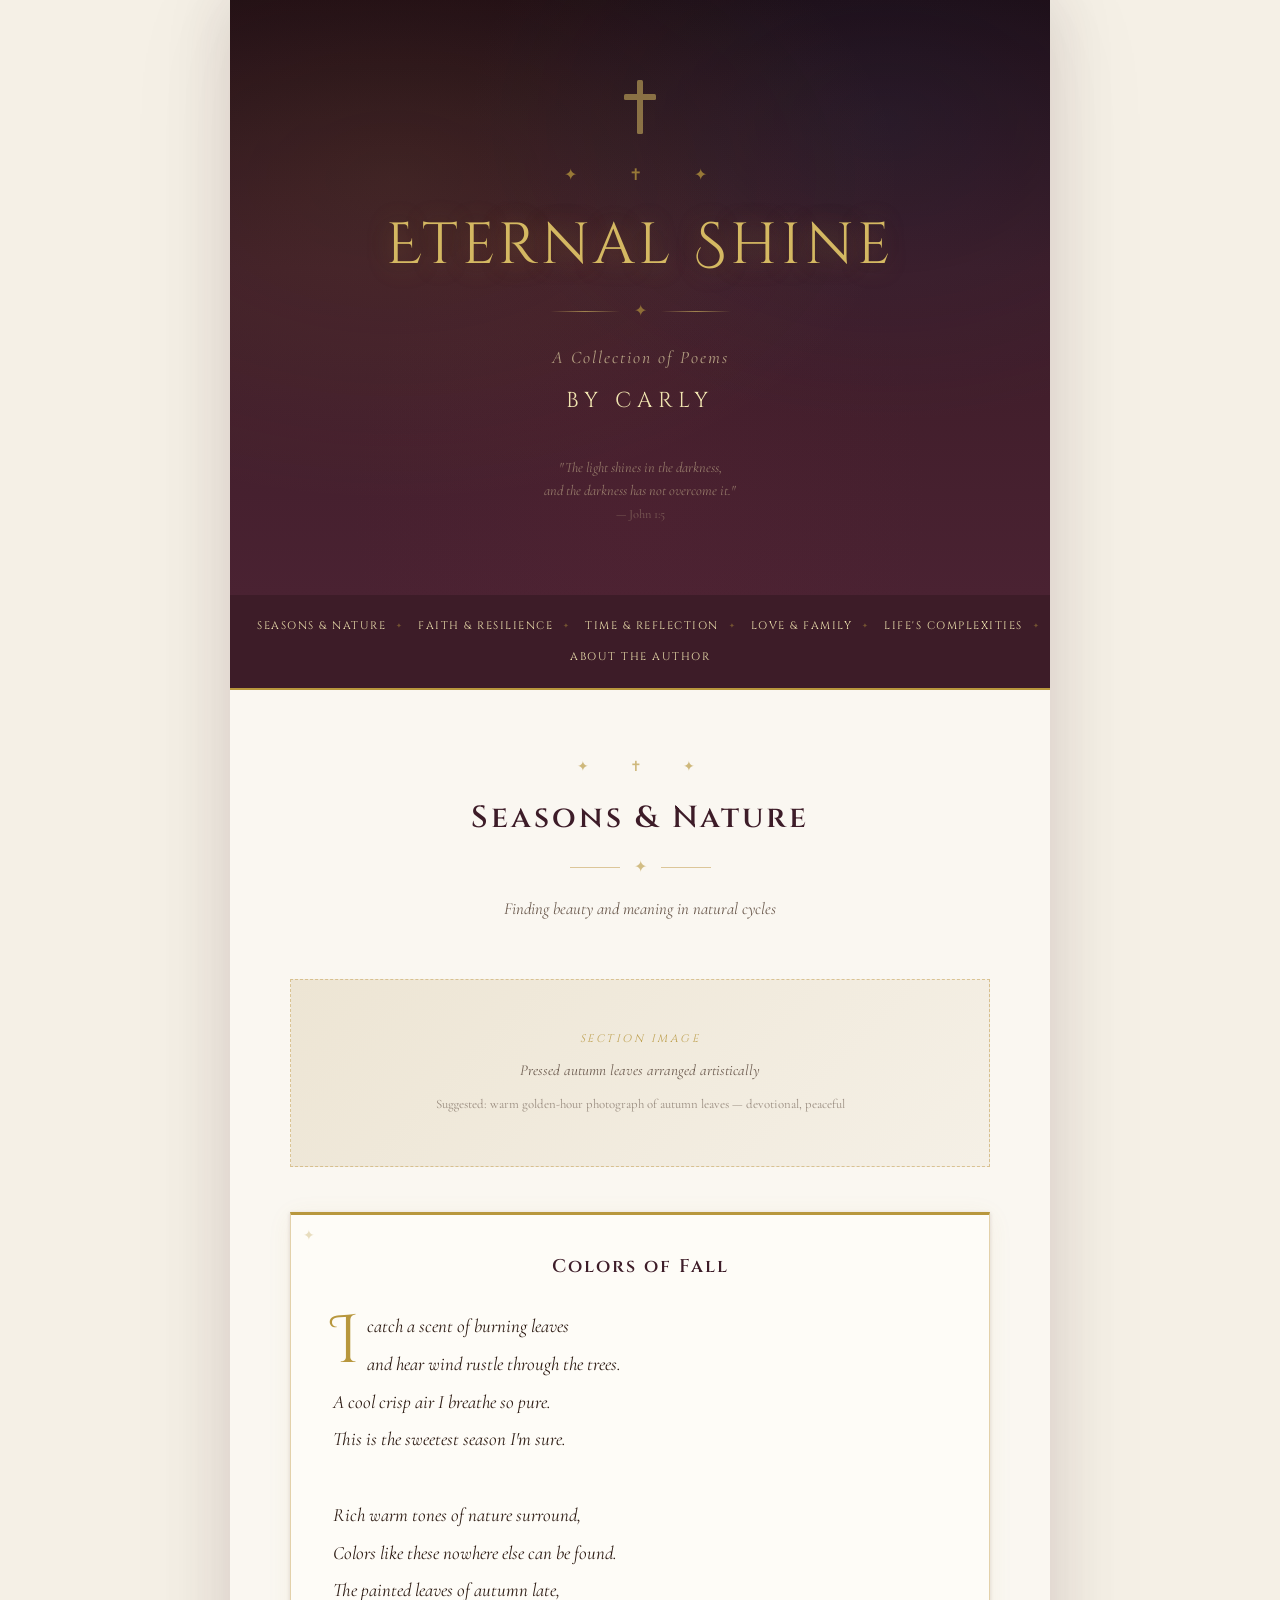
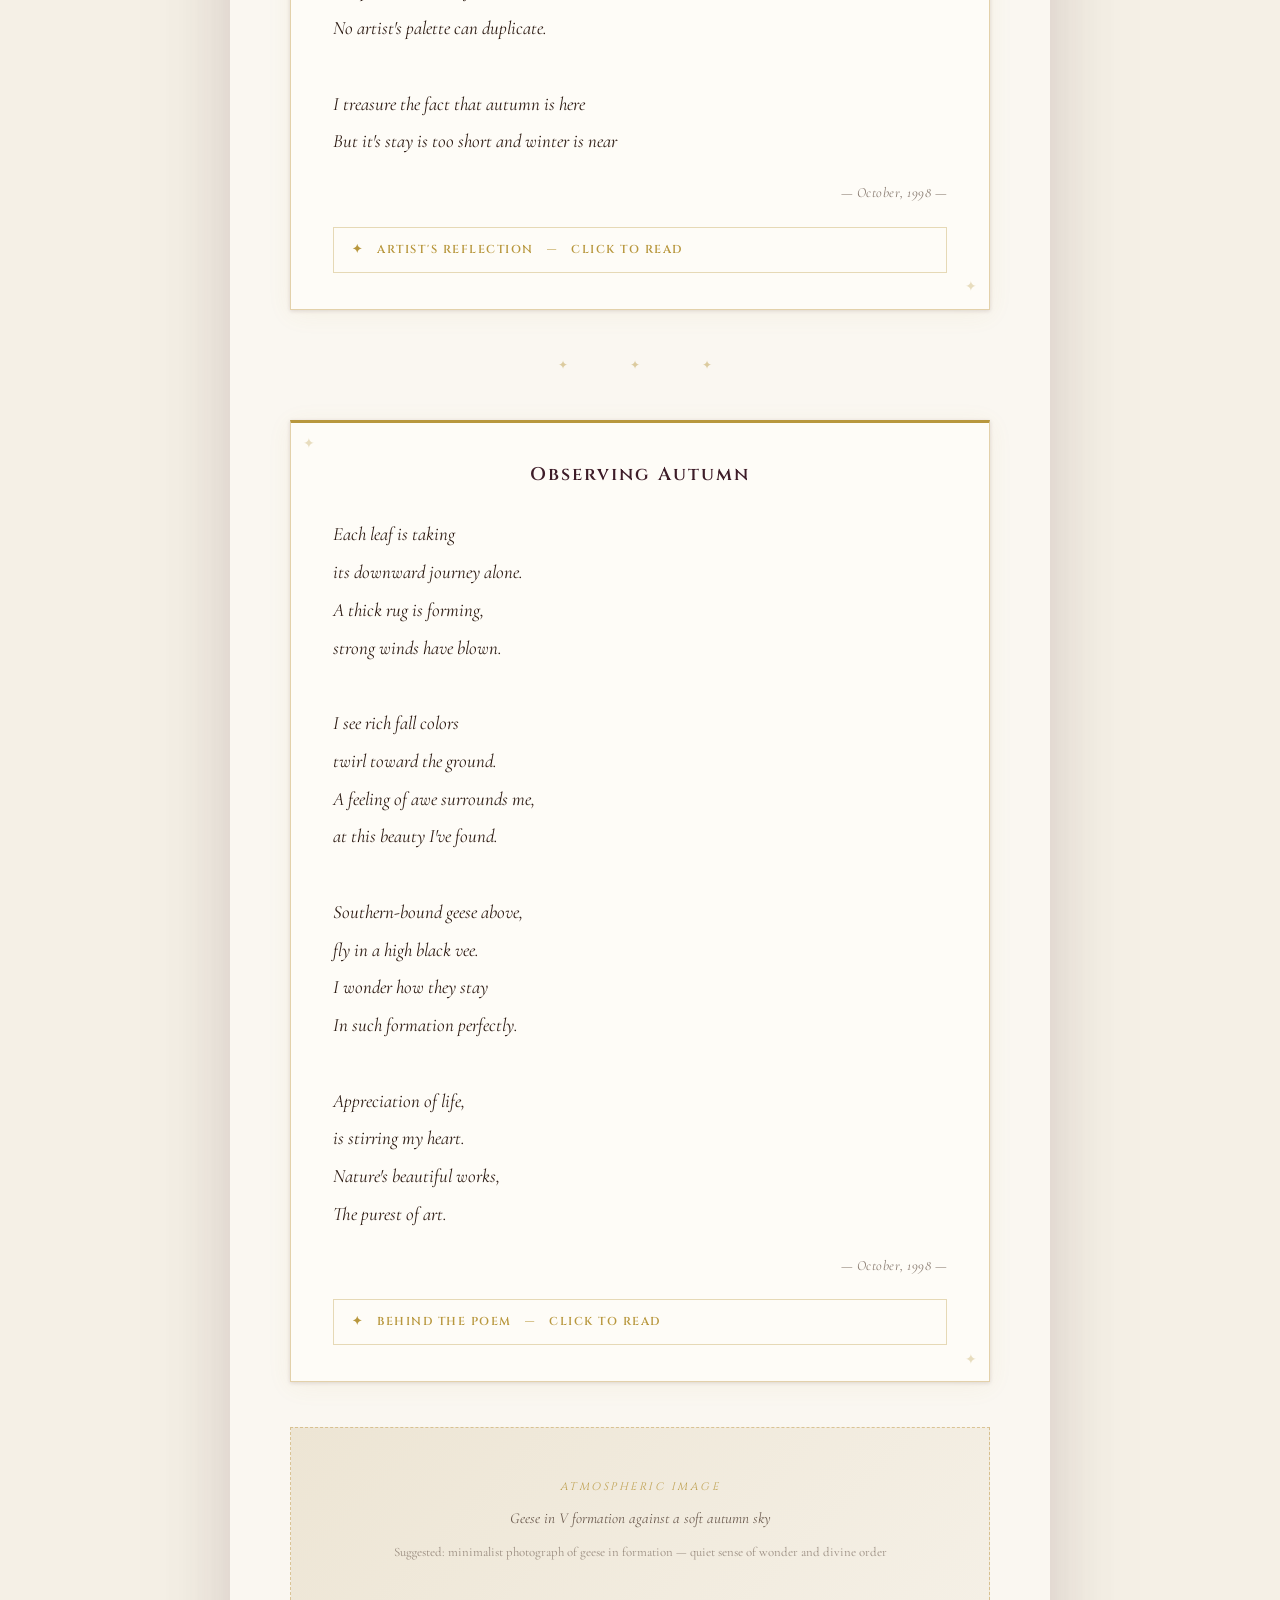
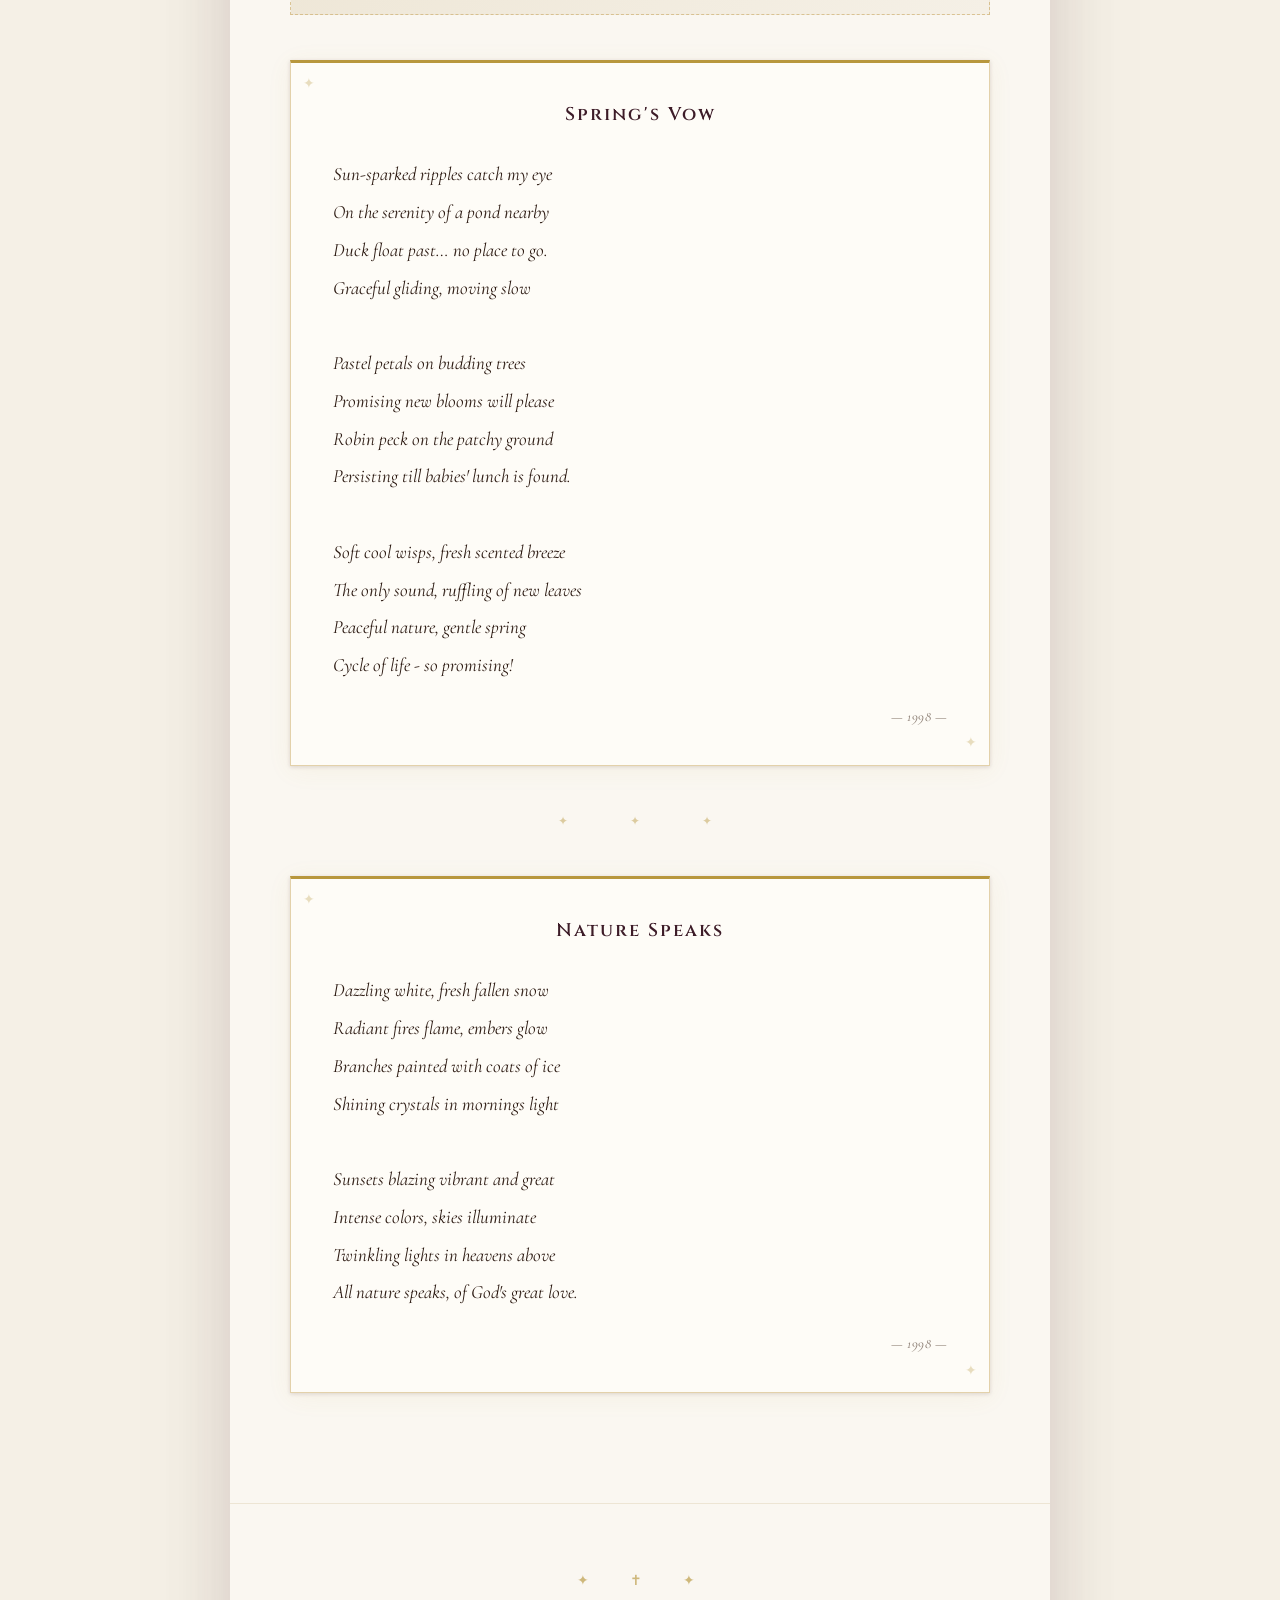
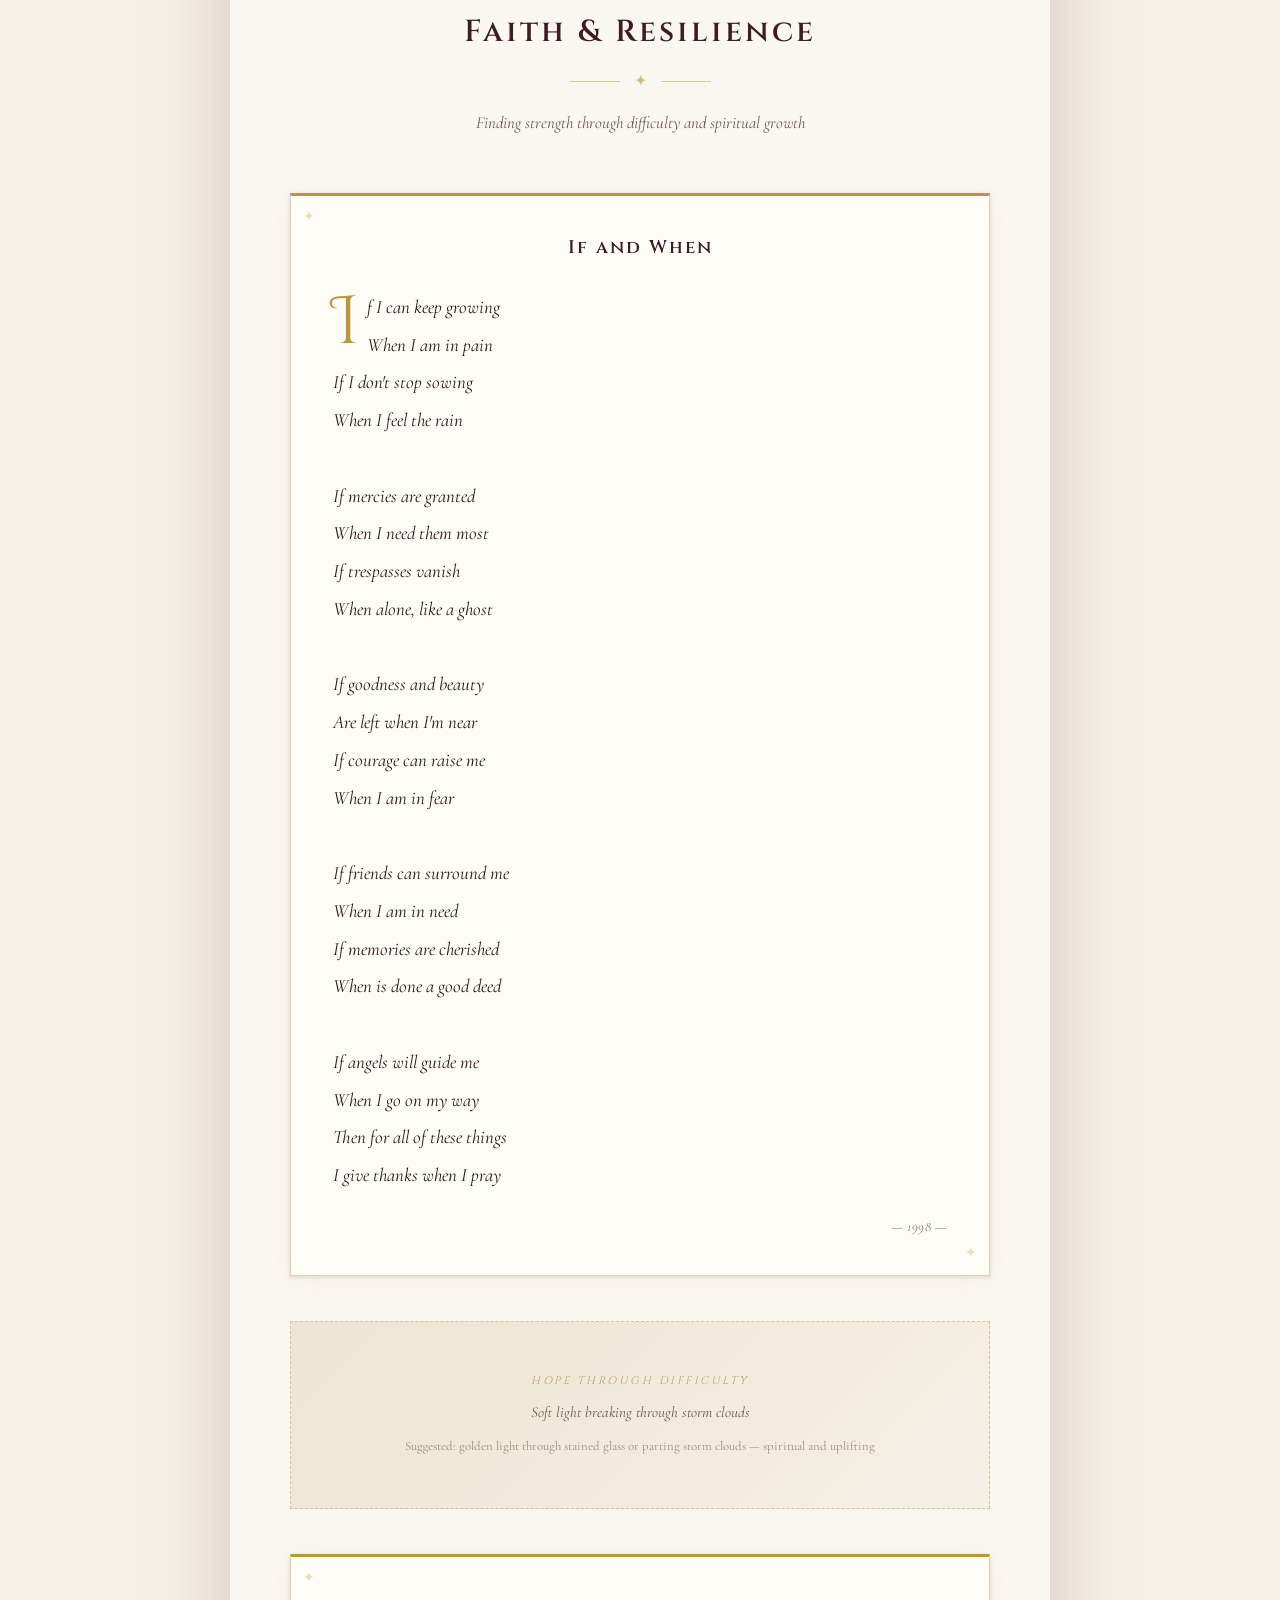
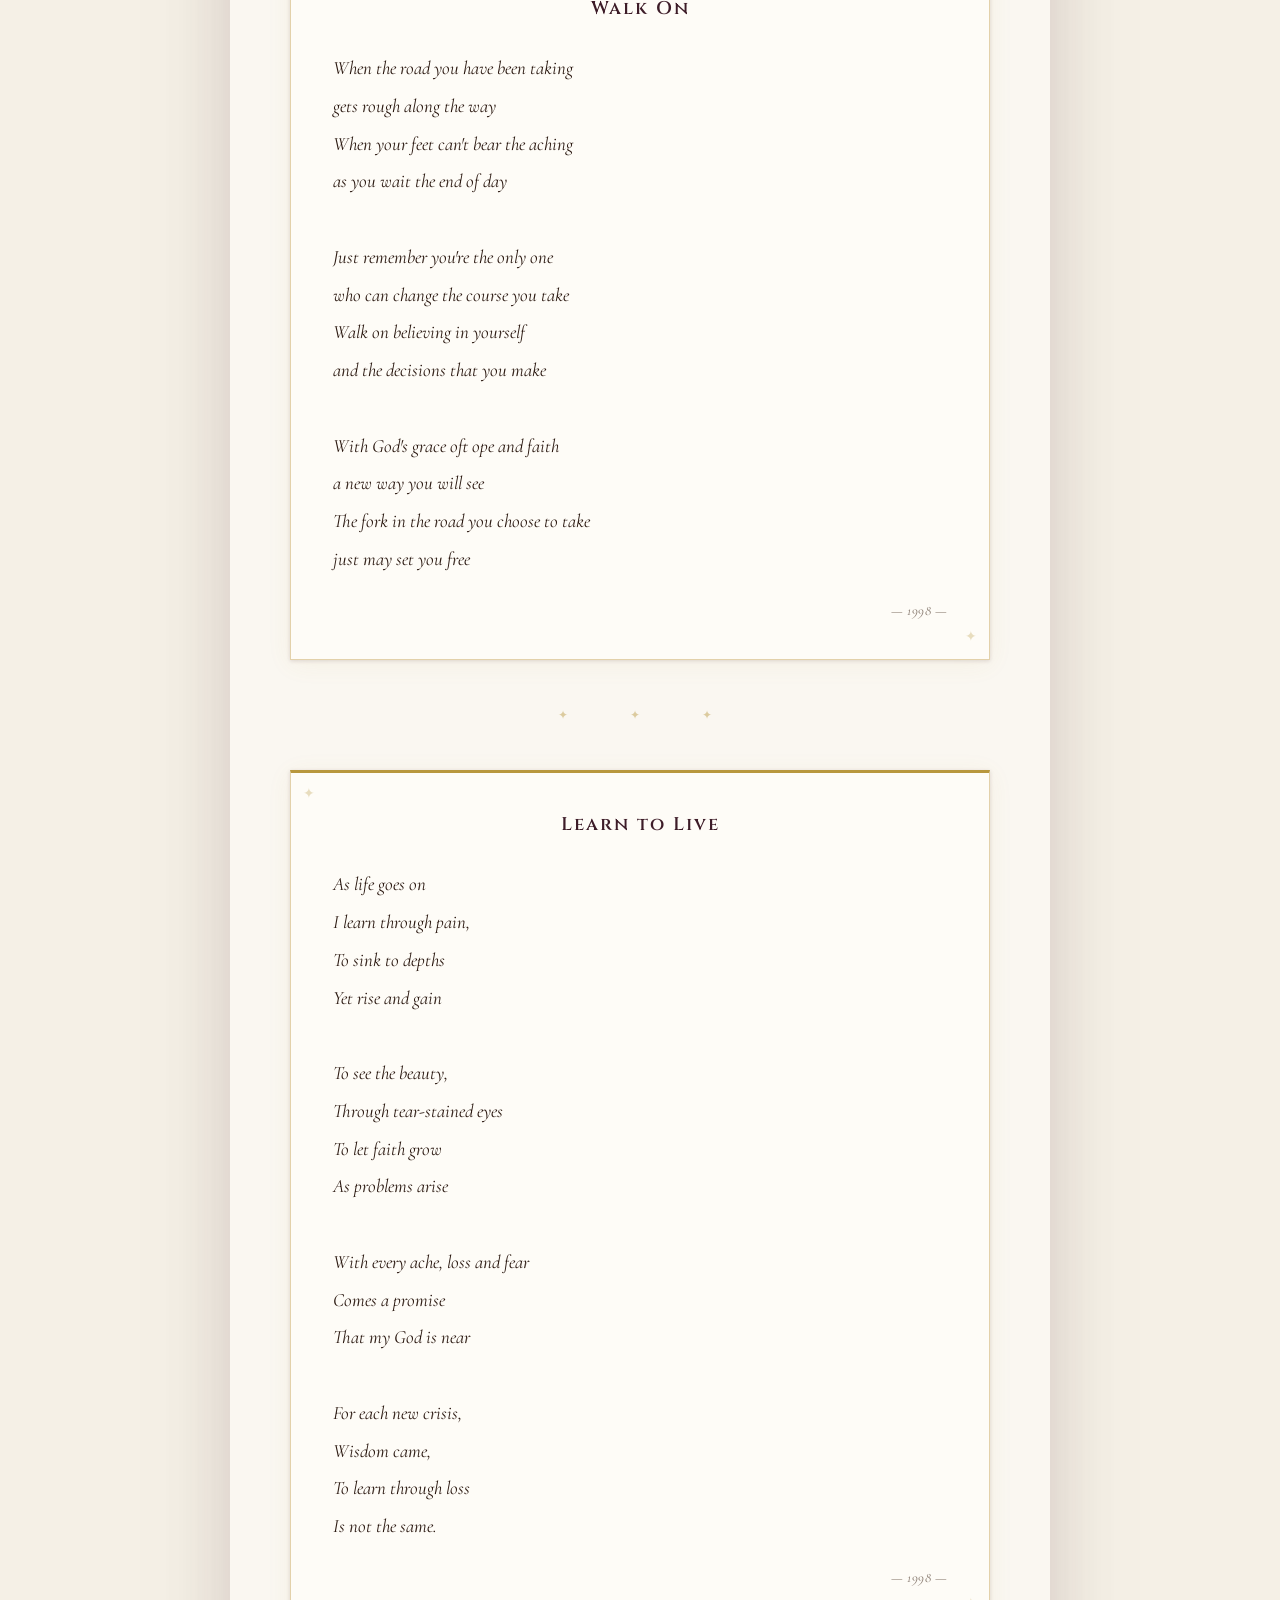
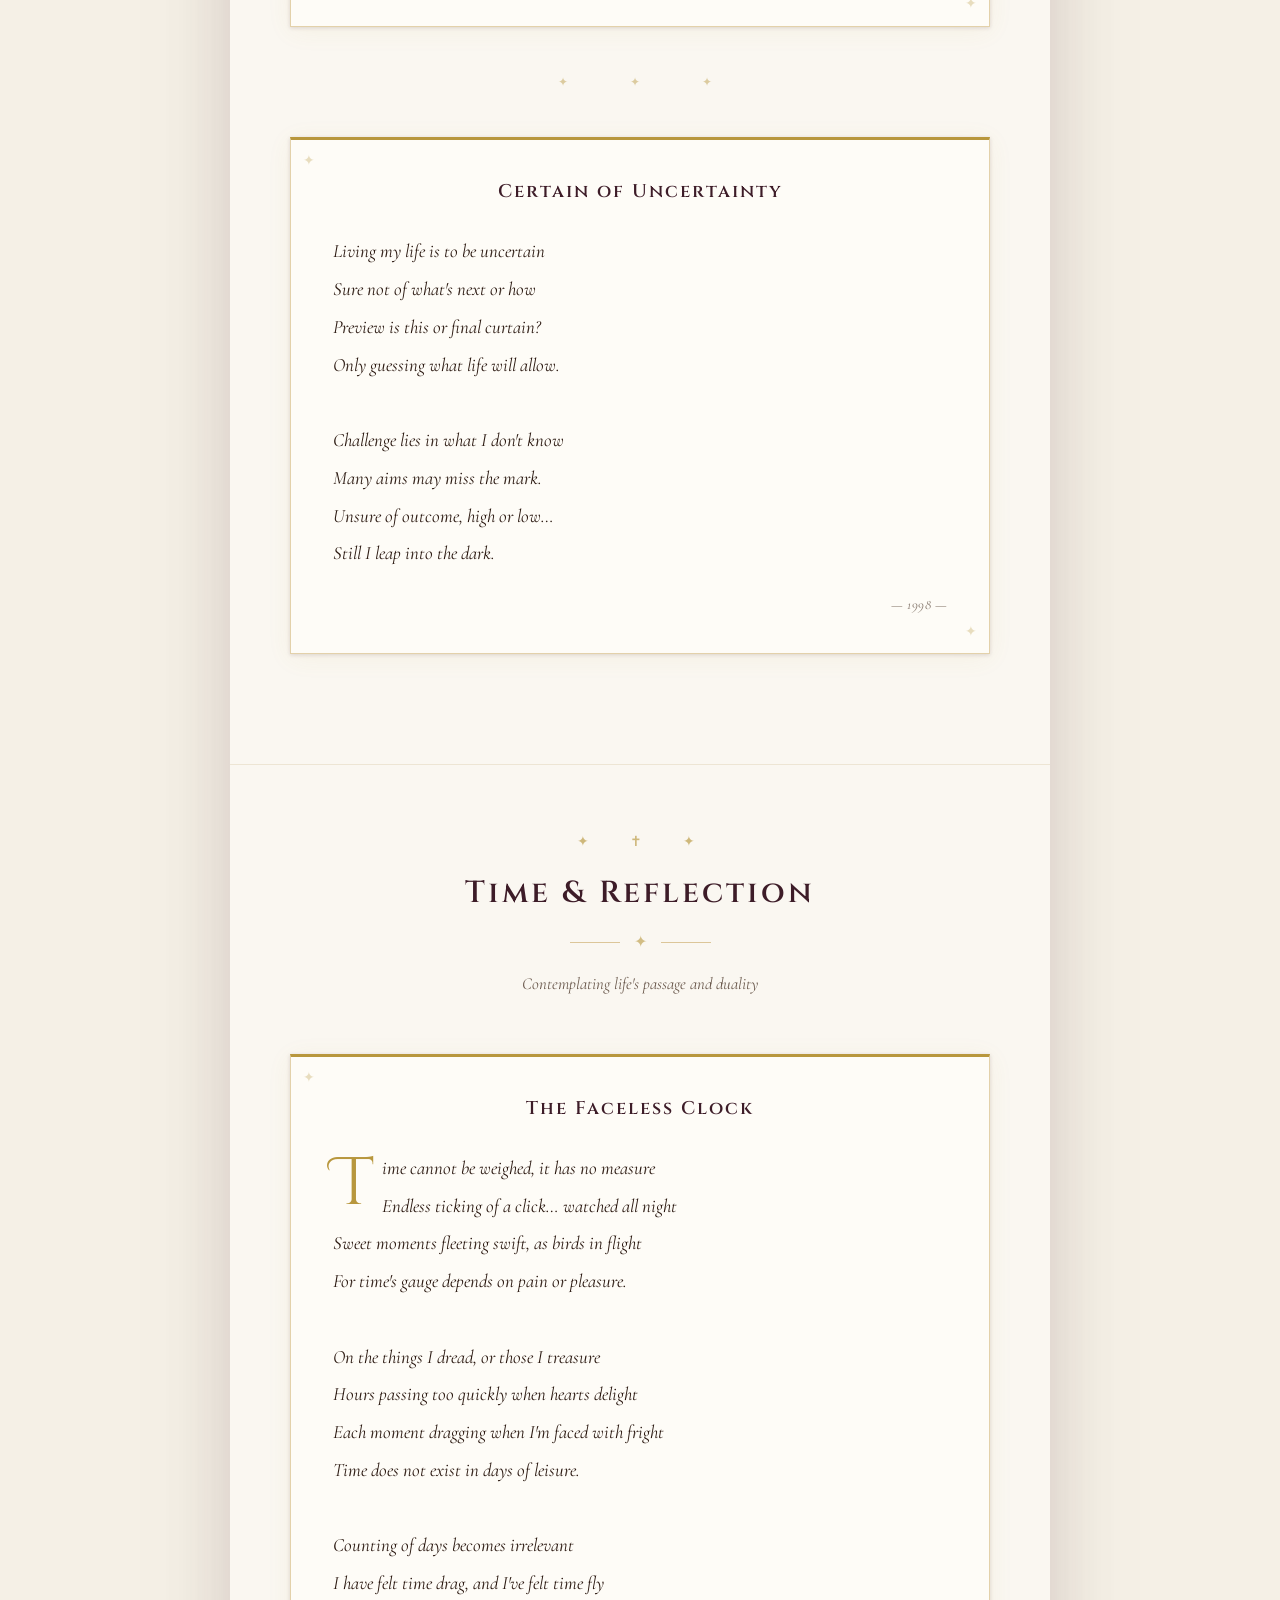
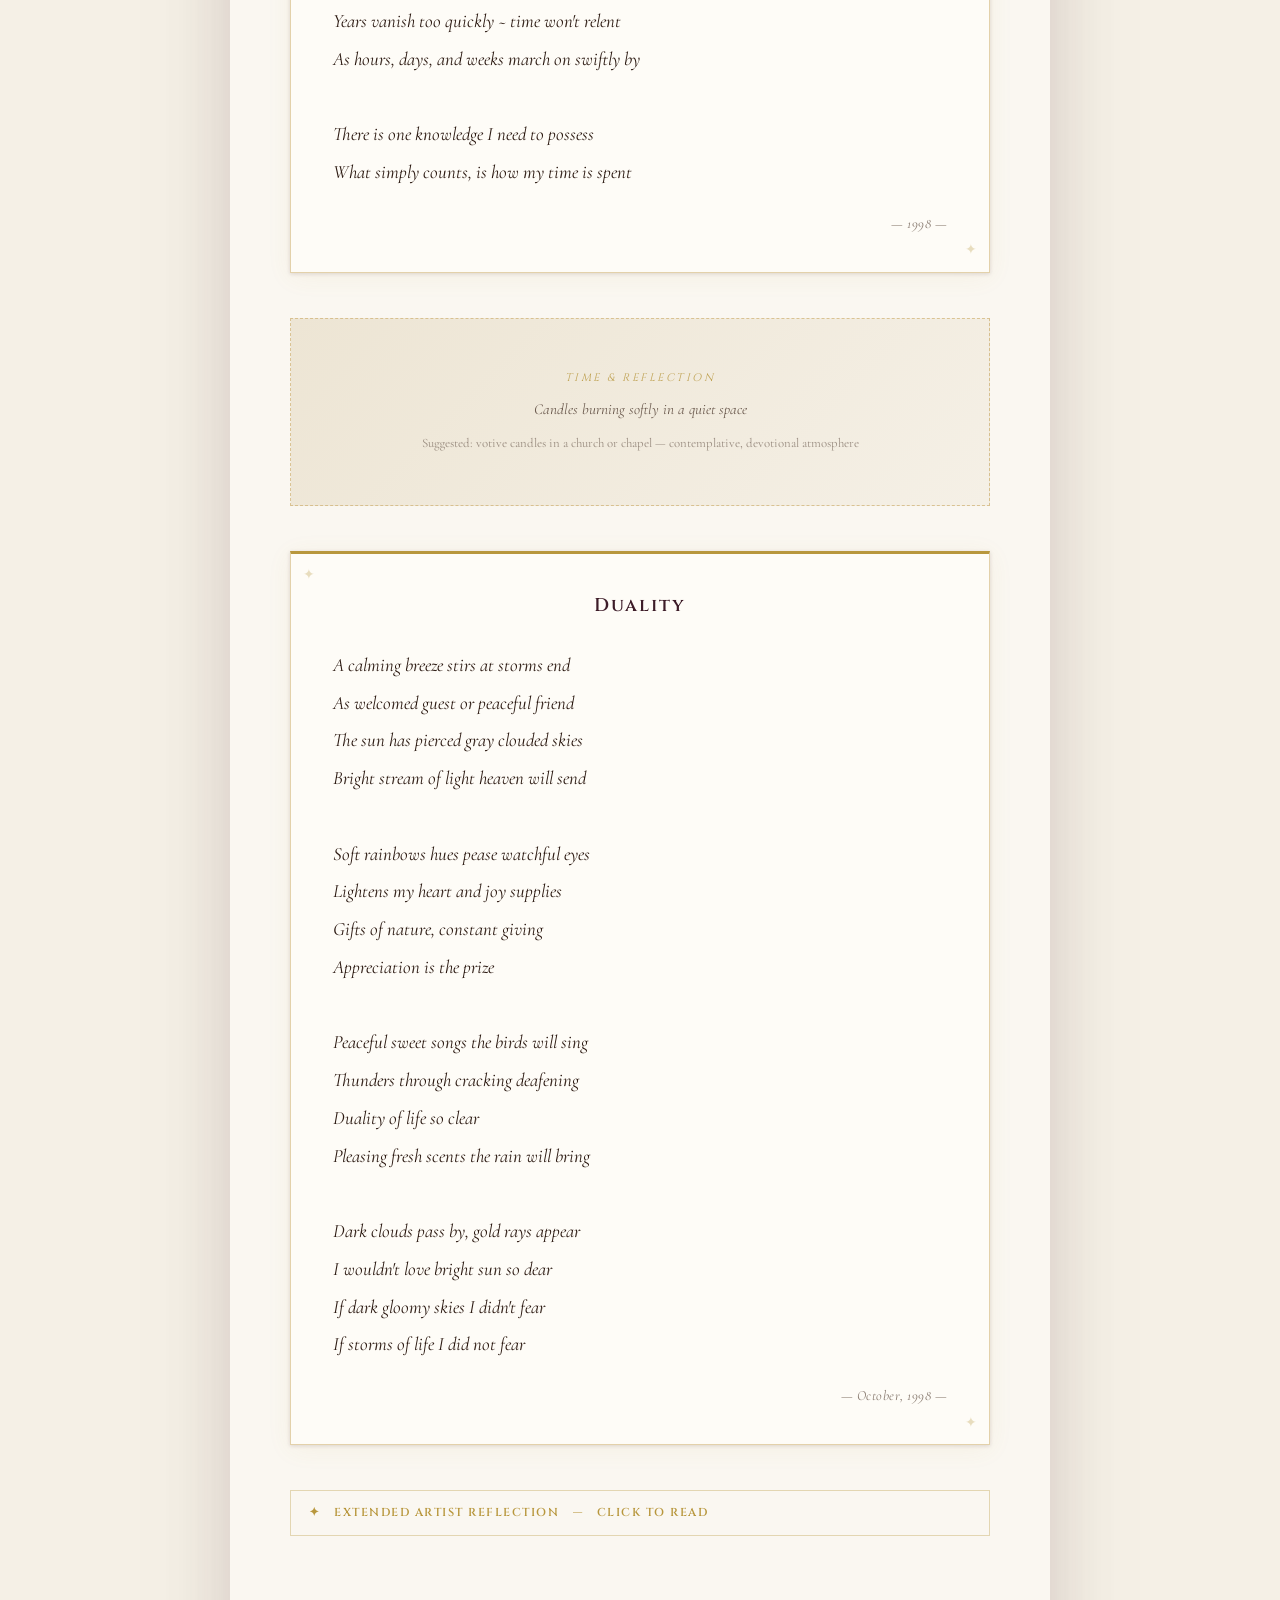
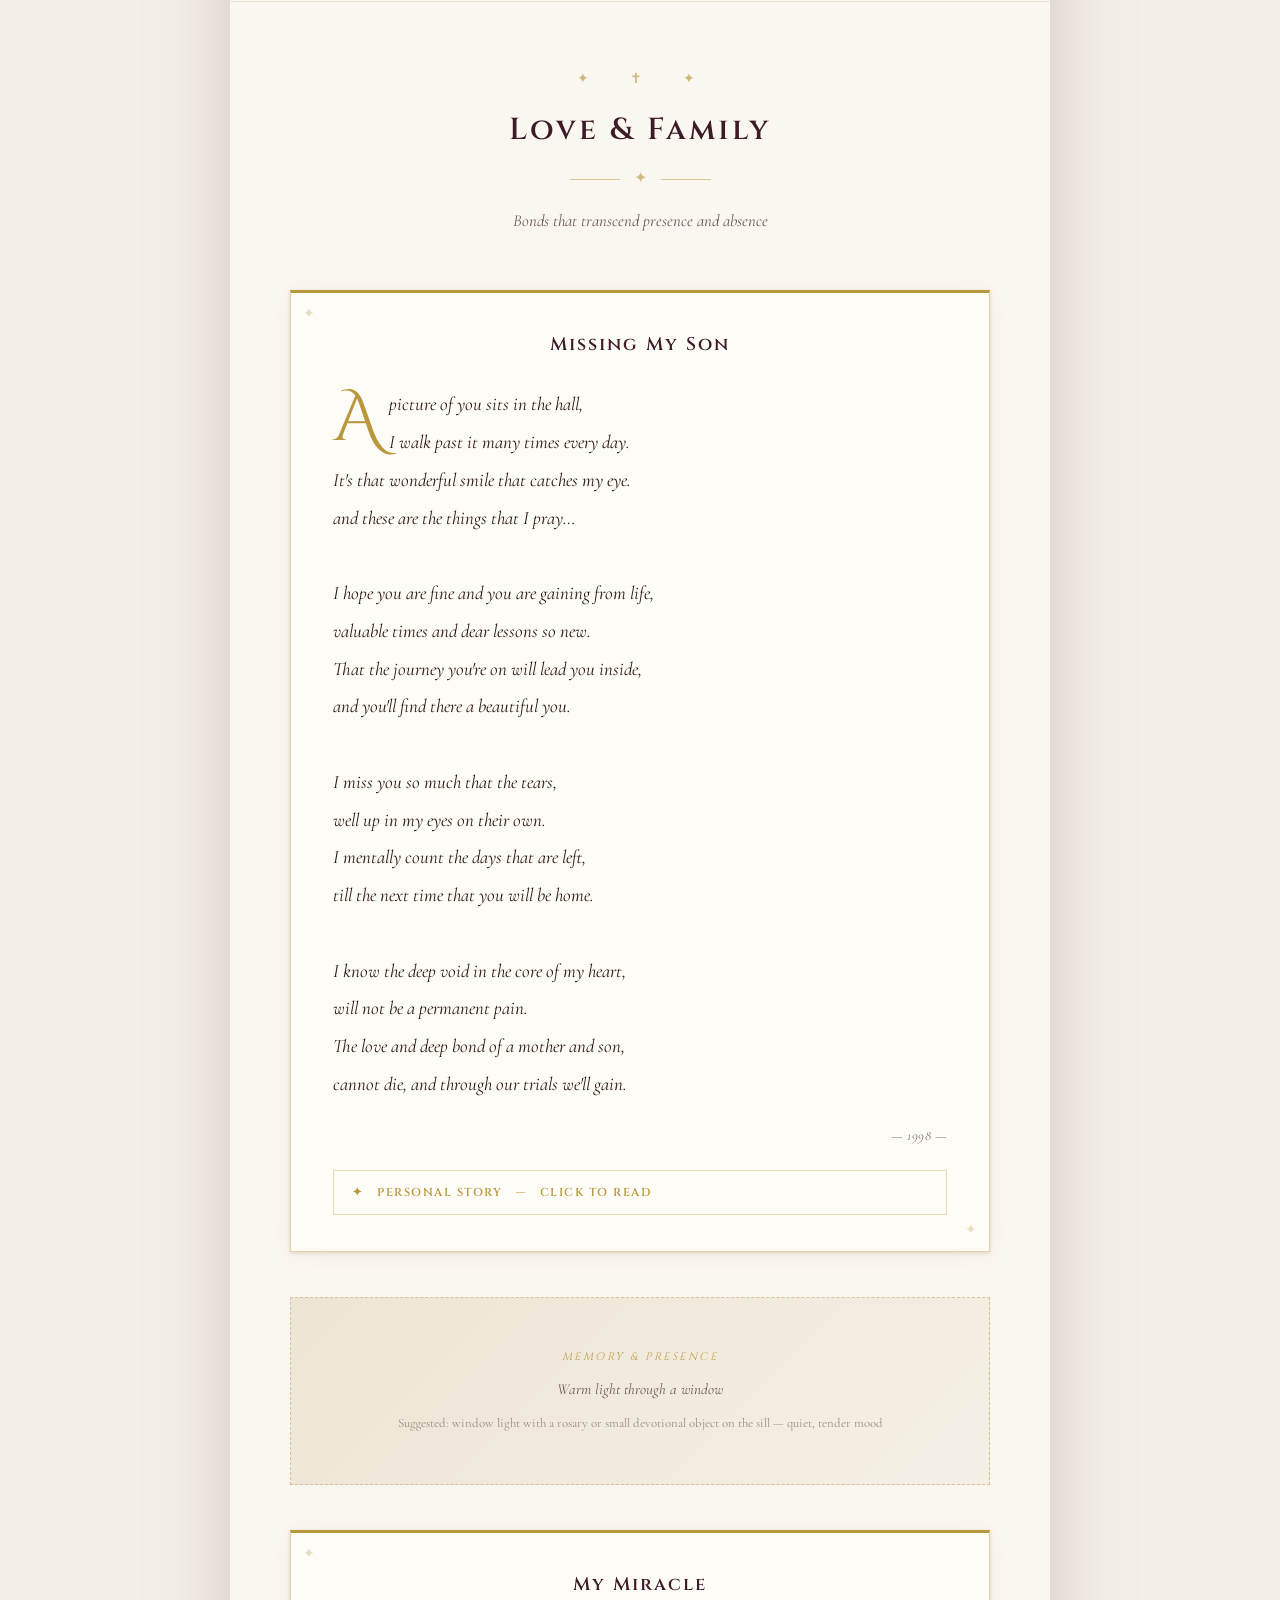
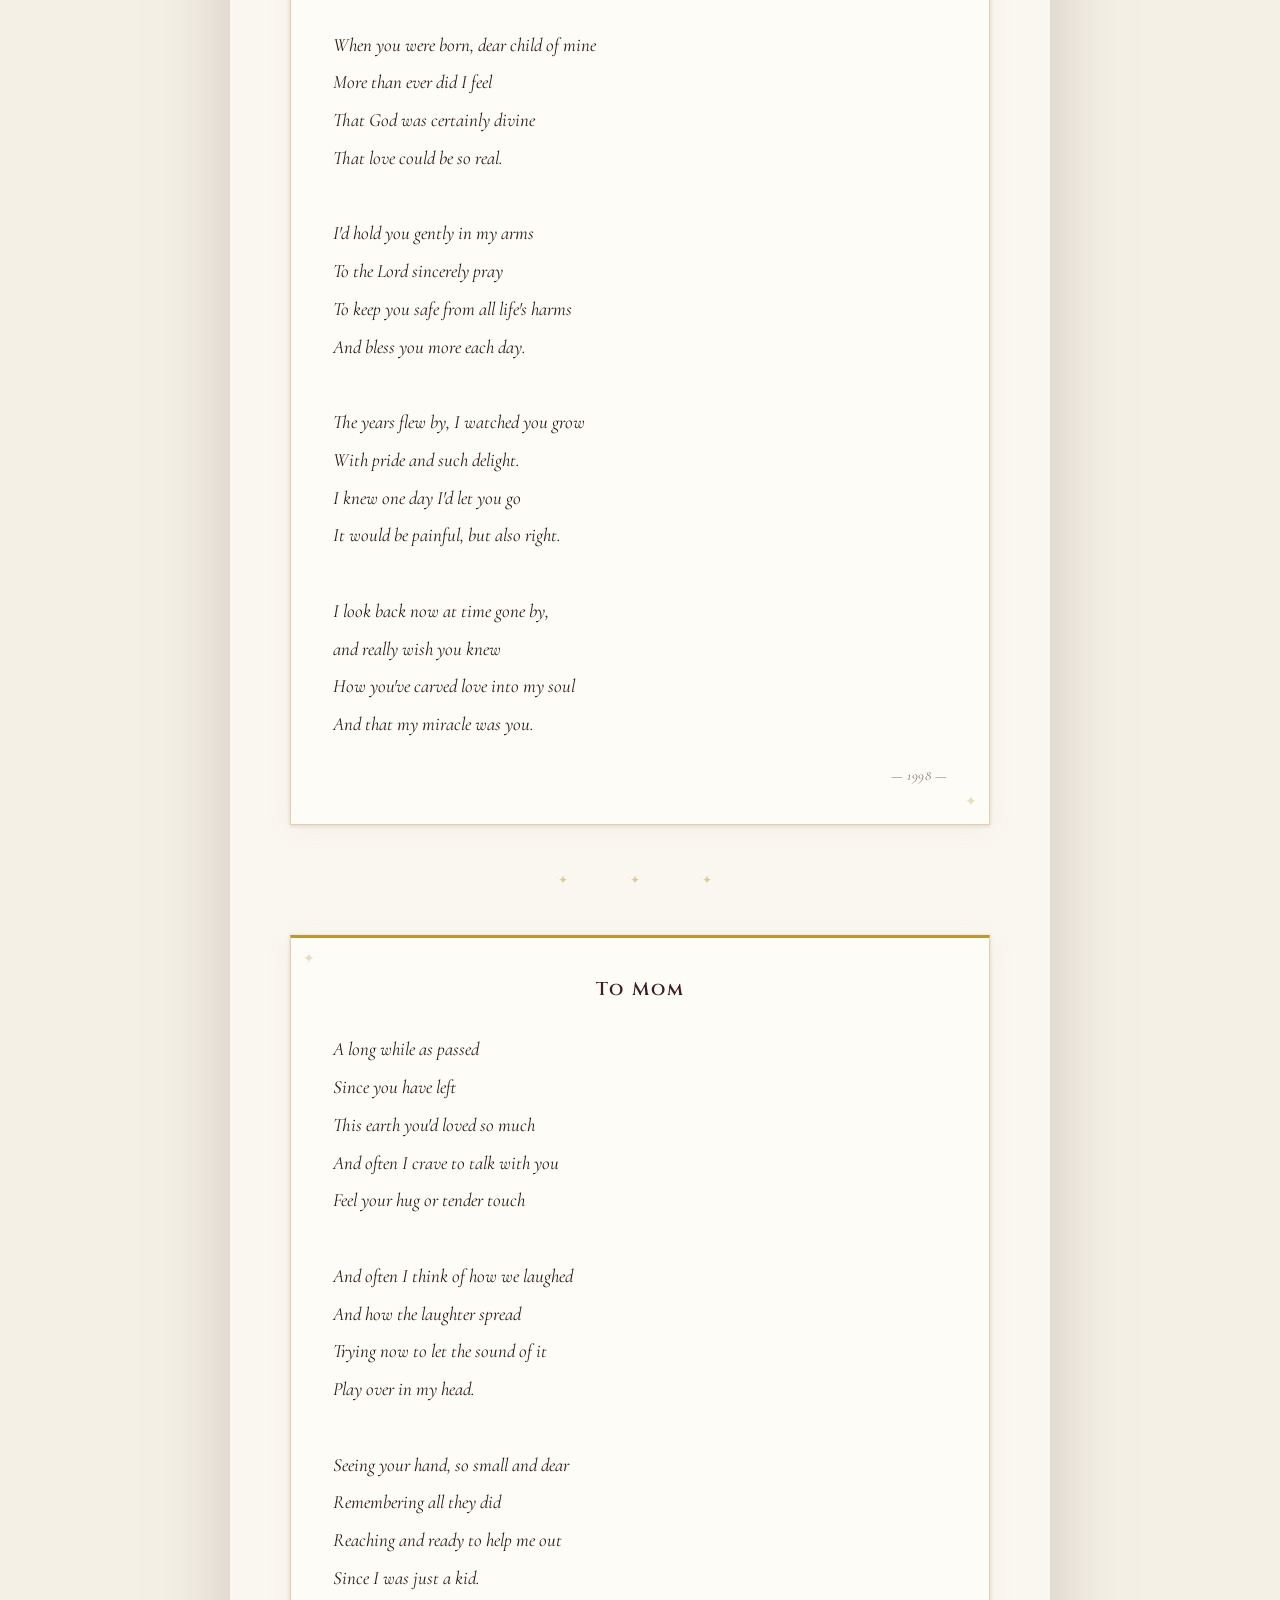
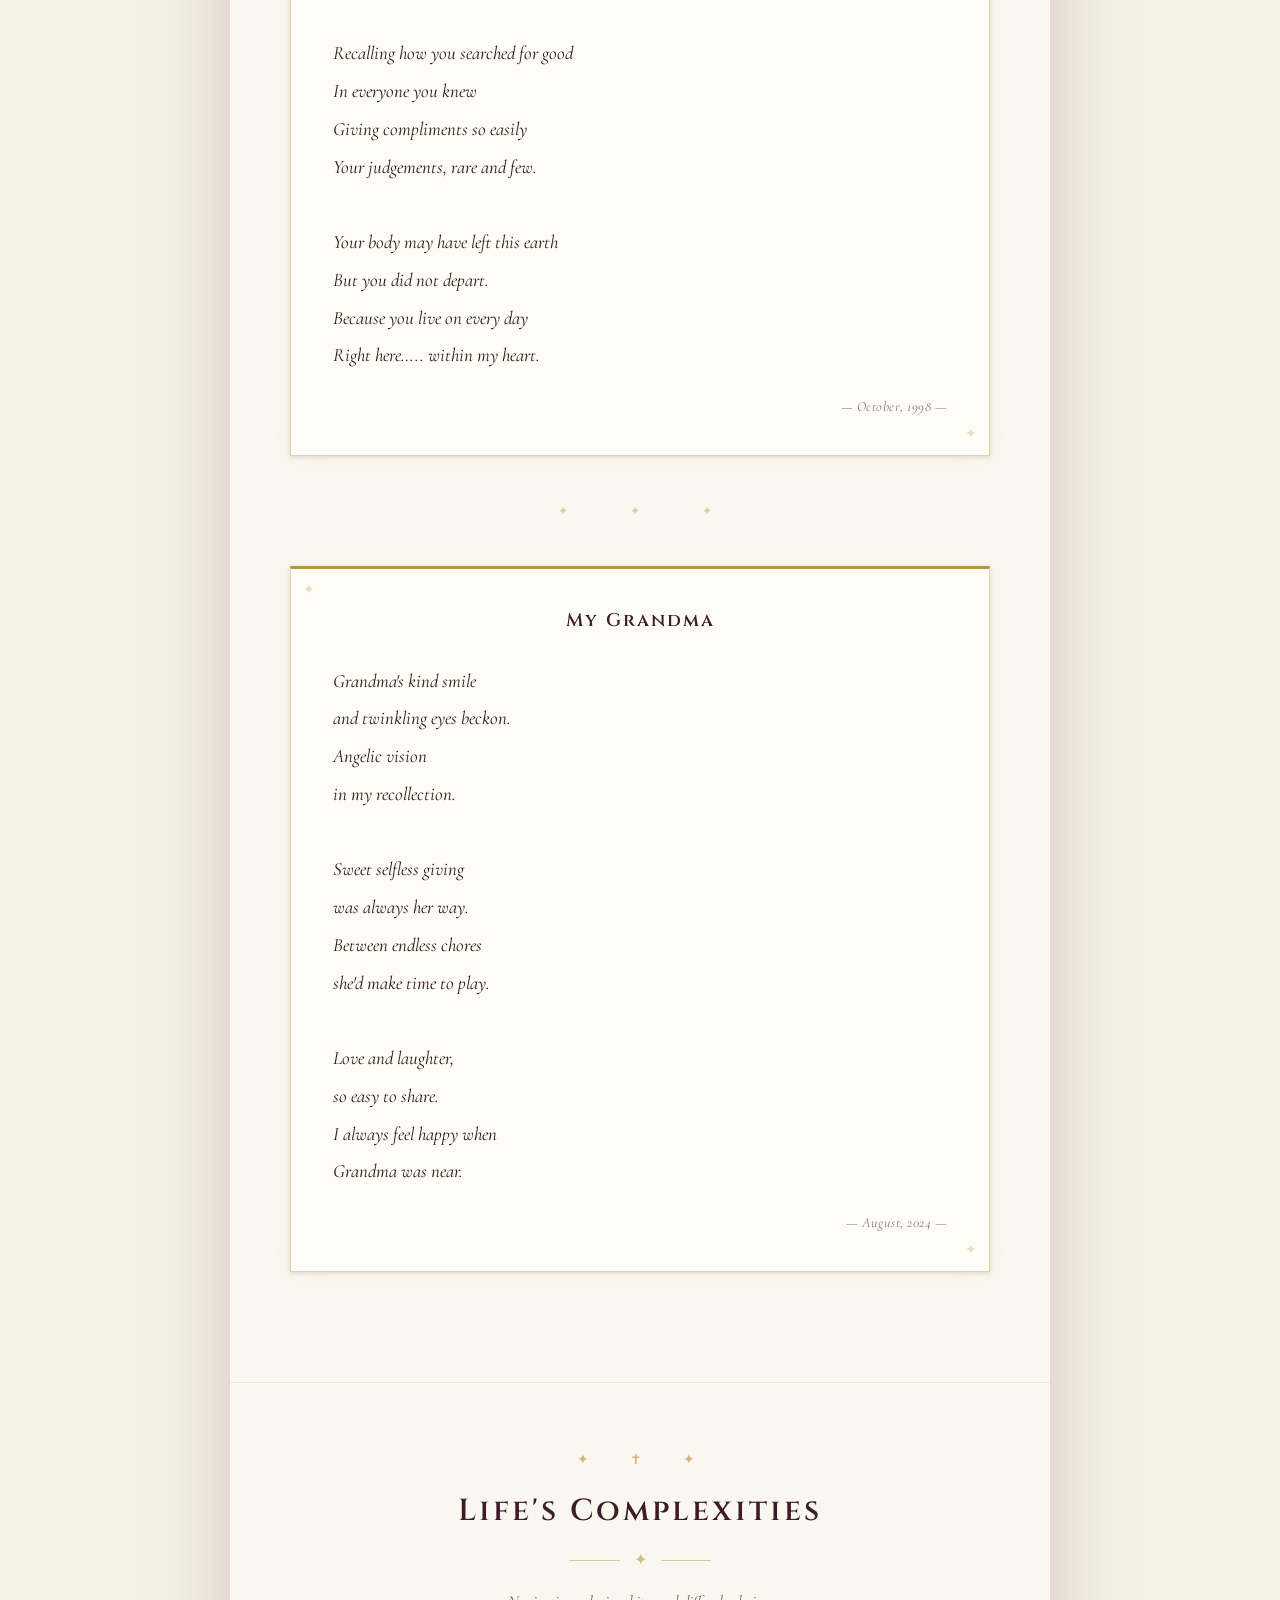
==== index.html @ fb46210b "Create index.html" ====
<!DOCTYPE html>
<html lang="en">
<head>
    <meta charset="UTF-8">
    <meta name="viewport" content="width=device-width, initial-scale=1.0">
    <title>Eternal Shine — Poems by Carly</title>
    <link rel="preconnect" href="https://fonts.googleapis.com">
    <link rel="preconnect" href="https://fonts.gstatic.com" crossorigin>
    <link href="https://fonts.googleapis.com/css2?family=Cinzel+Decorative:wght@400;700&family=Cinzel:wght@400;600&family=Cormorant+Garamond:ital,wght@0,300;0,400;0,600;1,300;1,400;1,600&display=swap" rel="stylesheet">
    <style>
        *, *::before, *::after {
            margin: 0;
            padding: 0;
            box-sizing: border-box;
        }

        :root {
            --parchment:      #f5f0e6;
            --parchment-dark: #ede5d4;
            --container-bg:   #faf7f1;
            --deep-wine:      #3d1c28;
            --burgundy:       #6b2737;
            --gold:           #b8973d;
            --gold-light:     #d4b862;
            --gold-pale:      #f0e4b0;
            --marian-blue:    #1e3a5f;
            --text-dark:      #2a1a10;
            --text-muted:     #6b5a4e;
            --border-gold:    #c9a760;
            --shadow:         rgba(61, 28, 40, 0.15);
        }

        body {
            font-family: 'Cormorant Garamond', Georgia, 'Times New Roman', serif;
            background: var(--parchment);
            color: var(--text-dark);
            line-height: 1.7;
            overflow-x: hidden;
        }

        .zine-container {
            max-width: 820px;
            margin: 0 auto;
            background: var(--container-bg);
            box-shadow: 0 0 60px var(--shadow), 0 0 120px rgba(61, 28, 40, 0.05);
            min-height: 100vh;
        }

        /* ── COVER ─────────────────────────────────────────── */
        .cover {
            background: linear-gradient(180deg, #1e0c14 0%, #3d1c28 45%, #4a2232 100%);
            padding: 80px 50px 70px;
            text-align: center;
            position: relative;
            overflow: hidden;
        }

        .cover::before {
            content: '';
            position: absolute;
            inset: 0;
            background:
                radial-gradient(ellipse at 20% 30%, rgba(184, 151, 61, 0.10) 0%, transparent 55%),
                radial-gradient(ellipse at 80% 20%, rgba(30, 58, 95, 0.18) 0%, transparent 45%),
                radial-gradient(ellipse at 50% 85%, rgba(107, 39, 55, 0.12) 0%, transparent 50%);
            pointer-events: none;
        }

        .cover > * { position: relative; }

        .cover-cross {
            display: block;
            margin: 0 auto 28px;
            opacity: 0.55;
        }

        .cover-ornament {
            color: var(--gold);
            font-size: 1rem;
            letter-spacing: 10px;
            margin-bottom: 22px;
            opacity: 0.75;
        }

        .main-title {
            font-family: 'Cinzel Decorative', Georgia, serif;
            font-size: 3.6rem;
            color: var(--gold-light);
            margin-bottom: 6px;
            font-weight: 400;
            letter-spacing: 4px;
            line-height: 1.2;
            text-shadow: 0 2px 24px rgba(184, 151, 61, 0.35), 0 0 60px rgba(184, 151, 61, 0.12);
        }

        .cover-rule {
            display: flex;
            align-items: center;
            justify-content: center;
            gap: 14px;
            margin: 18px auto;
            color: var(--gold);
            opacity: 0.65;
        }

        .cover-rule::before,
        .cover-rule::after {
            content: '';
            height: 1px;
            width: 70px;
            background: linear-gradient(90deg, transparent, var(--gold-light), transparent);
        }

        .subtitle {
            font-family: 'Cormorant Garamond', serif;
            font-size: 1.1rem;
            color: rgba(240, 228, 176, 0.65);
            font-style: italic;
            letter-spacing: 2px;
            margin-bottom: 10px;
        }

        .author-name {
            font-family: 'Cinzel', Georgia, serif;
            font-size: 1.35rem;
            color: var(--gold-pale);
            font-weight: 400;
            letter-spacing: 6px;
            text-transform: uppercase;
            margin-top: 6px;
        }

        .cover-verse {
            font-family: 'Cormorant Garamond', serif;
            font-style: italic;
            color: rgba(240, 228, 176, 0.45);
            font-size: 0.9rem;
            margin-top: 36px;
            line-height: 1.6;
        }

        /* ── NAVIGATION ─────────────────────────────────────── */
        .navigation {
            background: var(--deep-wine);
            padding: 16px 0;
            position: sticky;
            top: 0;
            z-index: 100;
            border-bottom: 2px solid var(--gold);
        }

        .nav-links {
            display: flex;
            justify-content: center;
            flex-wrap: wrap;
            gap: 0;
            list-style: none;
            padding: 0 10px;
        }

        .nav-links li {
            position: relative;
        }

        .nav-links li:not(:last-child)::after {
            content: '✦';
            color: var(--gold);
            opacity: 0.45;
            font-size: 0.45rem;
            position: absolute;
            right: 0;
            top: 50%;
            transform: translateY(-50%);
        }

        .nav-links a {
            font-family: 'Cinzel', Georgia, serif;
            color: var(--gold-pale);
            text-decoration: none;
            padding: 6px 16px;
            font-size: 0.68rem;
            letter-spacing: 1.5px;
            text-transform: uppercase;
            transition: color 0.3s ease;
            display: block;
        }

        .nav-links a:hover {
            color: var(--gold-light);
        }

        /* ── SECTIONS ───────────────────────────────────────── */
        .section {
            padding: 65px 60px;
            border-bottom: 1px solid var(--parchment-dark);
        }

        .section-header {
            text-align: center;
            margin-bottom: 55px;
        }

        .section-ornament {
            color: var(--gold);
            font-size: 0.85rem;
            letter-spacing: 8px;
            margin-bottom: 14px;
            opacity: 0.65;
        }

        .section-title {
            font-family: 'Cinzel', Georgia, serif;
            font-size: 1.9rem;
            color: var(--deep-wine);
            letter-spacing: 3px;
            font-weight: 600;
            margin-bottom: 10px;
        }

        .section-rule {
            display: flex;
            align-items: center;
            justify-content: center;
            gap: 14px;
            margin: 10px auto 14px;
            color: var(--gold);
            opacity: 0.6;
        }

        .section-rule::before,
        .section-rule::after {
            content: '';
            height: 1px;
            width: 50px;
            background: var(--border-gold);
        }

        .section-subtitle {
            font-family: 'Cormorant Garamond', serif;
            font-style: italic;
            color: var(--text-muted);
            font-size: 1.05rem;
        }

        /* ── POEM CARDS ─────────────────────────────────────── */
        .poem-container {
            margin: 45px 0;
            padding: 36px 42px;
            background: #fefcf7;
            border: 1px solid rgba(201, 167, 96, 0.5);
            border-top: 3px solid var(--gold);
            box-shadow: 0 4px 24px rgba(184, 151, 61, 0.07), 0 1px 4px var(--shadow);
            position: relative;
            opacity: 0;
            transform: translateY(18px);
            transition: opacity 0.55s ease, transform 0.55s ease;
        }

        .poem-container.visible {
            opacity: 1;
            transform: translateY(0);
        }

        .poem-container::before {
            content: '✦';
            position: absolute;
            top: 9px;
            left: 12px;
            color: var(--gold);
            opacity: 0.3;
            font-size: 0.9rem;
        }

        .poem-container::after {
            content: '✦';
            position: absolute;
            bottom: 9px;
            right: 12px;
            color: var(--gold);
            opacity: 0.3;
            font-size: 0.9rem;
        }

        .poem-title {
            font-family: 'Cinzel', Georgia, serif;
            font-size: 1.15rem;
            color: var(--deep-wine);
            margin-bottom: 26px;
            text-align: center;
            font-weight: 600;
            letter-spacing: 2px;
        }

        .poem-text {
            font-family: 'Cormorant Garamond', Georgia, serif;
            font-size: 1.18rem;
            line-height: 2;
            margin-bottom: 20px;
            white-space: pre-line;
            font-style: italic;
            color: #2c1a12;
        }

        /* Illuminated drop cap */
        .poem-text.drop-cap::first-letter {
            font-family: 'Cinzel Decorative', serif;
            font-size: 4.2rem;
            font-style: normal;
            float: left;
            line-height: 0.72;
            margin: 10px 8px -2px 0;
            color: var(--gold);
        }

        .poem-date {
            text-align: right;
            font-family: 'Cormorant Garamond', serif;
            font-style: italic;
            color: var(--text-muted);
            font-size: 0.88rem;
            margin-top: 18px;
            opacity: 0.8;
            letter-spacing: 0.5px;
        }

        /* ── COMMENTARY ─────────────────────────────────────── */
        .commentary-toggle {
            background: transparent;
            border: 1px solid rgba(184, 151, 61, 0.35);
            padding: 12px 18px;
            margin: 22px 0 0;
            cursor: pointer;
            transition: all 0.3s ease;
        }

        .commentary-toggle:hover {
            background: rgba(184, 151, 61, 0.05);
            border-color: var(--gold);
        }

        .commentary-header {
            font-family: 'Cinzel', serif;
            font-weight: 600;
            color: var(--gold);
            font-size: 0.72rem;
            letter-spacing: 1.5px;
            text-transform: uppercase;
        }

        .commentary-content {
            display: none;
            padding-top: 12px;
            font-style: italic;
            color: var(--text-muted);
            font-size: 0.97rem;
            line-height: 1.75;
        }

        .commentary-content.show {
            display: block;
            animation: fadeIn 0.3s ease-in;
        }

        @keyframes fadeIn {
            from { opacity: 0; transform: translateY(-8px); }
            to   { opacity: 1; transform: translateY(0); }
        }

        /* ── IMAGE PLACEHOLDERS ─────────────────────────────── */
        .image-placeholder {
            background: linear-gradient(135deg, var(--parchment-dark) 0%, var(--parchment) 100%);
            border: 1px dashed rgba(201, 167, 96, 0.6);
            padding: 50px 30px;
            text-align: center;
            margin: 30px 0;
            color: var(--text-muted);
            font-style: italic;
            font-size: 0.95rem;
            transition: all 0.3s ease;
        }

        .image-placeholder:hover {
            border-color: var(--gold);
            background: linear-gradient(135deg, #ede5cf 0%, #e5dbc6 100%);
        }

        .image-placeholder .img-label {
            font-family: 'Cinzel', serif;
            font-size: 0.68rem;
            letter-spacing: 2.5px;
            text-transform: uppercase;
            color: var(--gold);
            display: block;
            margin-bottom: 10px;
            opacity: 0.85;
        }

        .image-placeholder .img-suggestion {
            font-size: 0.8rem;
            color: var(--text-muted);
            opacity: 0.65;
            margin-top: 10px;
            font-style: normal;
            font-family: 'Cormorant Garamond', serif;
        }

        /* ── POEM DIVIDER ───────────────────────────────────── */
        .poem-divider {
            text-align: center;
            color: var(--gold);
            margin: 6px 0;
            font-size: 0.75rem;
            opacity: 0.45;
            letter-spacing: 10px;
        }

        /* ── ABOUT ──────────────────────────────────────────── */
        .about-section {
            background: linear-gradient(180deg, var(--parchment) 0%, var(--parchment-dark) 100%);
            padding: 65px 60px;
        }

        .author-bio {
            display: flex;
            gap: 38px;
            align-items: flex-start;
            flex-wrap: wrap;
        }

        .author-photo-placeholder {
            width: 175px;
            height: 175px;
            border: 1px solid var(--border-gold);
            display: flex;
            align-items: center;
            justify-content: center;
            color: var(--text-muted);
            font-style: italic;
            text-align: center;
            flex-shrink: 0;
            font-size: 0.82rem;
            background: var(--parchment);
            position: relative;
        }

        .author-photo-placeholder::before {
            content: '✦';
            position: absolute;
            top: 6px; left: 9px;
            color: var(--gold);
            opacity: 0.35;
            font-size: 0.75rem;
        }

        .author-photo-placeholder::after {
            content: '✦';
            position: absolute;
            bottom: 6px; right: 9px;
            color: var(--gold);
            opacity: 0.35;
            font-size: 0.75rem;
        }

        .bio-text {
            flex: 1;
            min-width: 270px;
        }

        .bio-text p {
            font-size: 1.05rem;
            margin-bottom: 16px;
            line-height: 1.85;
        }

        /* ── SCROLL INDICATOR ───────────────────────────────── */
        .scroll-indicator {
            position: fixed;
            top: 0;
            left: 0;
            height: 3px;
            background: linear-gradient(90deg, var(--gold), var(--gold-light));
            z-index: 200;
            transition: width 0.2s ease;
            box-shadow: 0 0 8px rgba(184, 151, 61, 0.5);
        }

        /* ── RESPONSIVE ─────────────────────────────────────── */
        @media (max-width: 768px) {
            .main-title        { font-size: 2.3rem; }
            .section,
            .about-section,
            .cover             { padding: 40px 22px; }
            .poem-container    { padding: 26px 22px; }
            .nav-links a       { font-size: 0.62rem; padding: 5px 9px; }
            .author-bio        { flex-direction: column; align-items: center; text-align: center; }
        }
    </style>
</head>
<body>

<div class="scroll-indicator" id="scrollIndicator"></div>

<div class="zine-container">

    <!-- ══ COVER ══════════════════════════════════════════════ -->
    <section class="cover">
        <svg class="cover-cross" width="36" height="54" viewBox="0 0 36 54" fill="none" xmlns="http://www.w3.org/2000/svg">
            <rect x="15" y="0" width="6" height="54" rx="1.5" fill="#d4b862"/>
            <rect x="2"  y="14" width="32" height="6" rx="1.5" fill="#d4b862"/>
        </svg>
        <p class="cover-ornament">✦ &nbsp; ✝ &nbsp; ✦</p>
        <h1 class="main-title">Eternal Shine</h1>
        <div class="cover-rule">✦</div>
        <p class="subtitle">A Collection of Poems</p>
        <p class="author-name">by Carly</p>
        <p class="cover-verse">
            "The light shines in the darkness,<br>and the darkness has not overcome it."
            <br><span style="font-size:0.78rem; opacity:0.65; font-style:normal;">— John 1:5</span>
        </p>
    </section>

    <!-- ══ NAVIGATION ═════════════════════════════════════════ -->
    <nav class="navigation">
        <ul class="nav-links">
            <li><a href="#seasons">Seasons &amp; Nature</a></li>
            <li><a href="#faith">Faith &amp; Resilience</a></li>
            <li><a href="#time">Time &amp; Reflection</a></li>
            <li><a href="#family">Love &amp; Family</a></li>
            <li><a href="#life">Life's Complexities</a></li>
            <li><a href="#about">About the Author</a></li>
        </ul>
    </nav>

    <!-- ══ SEASONS & NATURE ═══════════════════════════════════ -->
    <section class="section" id="seasons">
        <div class="section-header">
            <p class="section-ornament">✦ &nbsp; ✝ &nbsp; ✦</p>
            <h2 class="section-title">Seasons &amp; Nature</h2>
            <div class="section-rule">✦</div>
            <p class="section-subtitle">Finding beauty and meaning in natural cycles</p>
        </div>

        <div class="image-placeholder">
            <span class="img-label">Section Image</span>
            Pressed autumn leaves arranged artistically
            <p class="img-suggestion">Suggested: warm golden-hour photograph of autumn leaves — devotional, peaceful</p>
        </div>

        <div class="poem-container">
            <h3 class="poem-title">Colors of Fall</h3>
            <div class="poem-text drop-cap">I catch a scent of burning leaves
and hear wind rustle through the trees.
A cool crisp air I breathe so pure.
This is the sweetest season I'm sure.

Rich warm tones of nature surround,
Colors like these nowhere else can be found.
The painted leaves of autumn late,
No artist's palette can duplicate.

I treasure the fact that autumn is here
But it's stay is too short and winter is near</div>
            <div class="poem-date">— October, 1998 —</div>
            <div class="commentary-toggle" onclick="toggleCommentary(this)">
                <div class="commentary-header">✦ &nbsp; Artist's Reflection &nbsp; — &nbsp; Click to read</div>
                <div class="commentary-content">
                    [Your mom can add: What autumn memory inspired this? Was there a specific place where she noticed these "colors like these nowhere else can be found"? What made this particular fall feel so special?]
                </div>
            </div>
        </div>

        <div class="poem-divider">✦ &nbsp;&nbsp; ✦ &nbsp;&nbsp; ✦</div>

        <div class="poem-container">
            <h3 class="poem-title">Observing Autumn</h3>
            <div class="poem-text">Each leaf is taking
its downward journey alone.
A thick rug is forming,
strong winds have blown.

I see rich fall colors
twirl toward the ground.
A feeling of awe surrounds me,
at this beauty I've found.

Southern-bound geese above,
fly in a high black vee.
I wonder how they stay
In such formation perfectly.

Appreciation of life,
is stirring my heart.
Nature's beautiful works,
The purest of art.</div>
            <div class="poem-date">— October, 1998 —</div>
            <div class="commentary-toggle" onclick="toggleCommentary(this)">
                <div class="commentary-header">✦ &nbsp; Behind the Poem &nbsp; — &nbsp; Click to read</div>
                <div class="commentary-content">
                    [Space for: Was she watching from a window? Walking outside? What made her stop and really observe that moment with the geese?]
                </div>
            </div>
        </div>

        <div class="image-placeholder">
            <span class="img-label">Atmospheric Image</span>
            Geese in V formation against a soft autumn sky
            <p class="img-suggestion">Suggested: minimalist photograph of geese in formation — quiet sense of wonder and divine order</p>
        </div>

        <div class="poem-container">
            <h3 class="poem-title">Spring's Vow</h3>
            <div class="poem-text">Sun-sparked ripples catch my eye
On the serenity of a pond nearby
Duck float past… no place to go.
Graceful gliding, moving slow

Pastel petals on budding trees
Promising new blooms will please
Robin peck on the patchy ground
Persisting till babies' lunch is found.

Soft cool wisps, fresh scented breeze
The only sound, ruffling of new leaves
Peaceful nature, gentle spring
Cycle of life - so promising!</div>
            <div class="poem-date">— 1998 —</div>
        </div>

        <div class="poem-divider">✦ &nbsp;&nbsp; ✦ &nbsp;&nbsp; ✦</div>

        <div class="poem-container">
            <h3 class="poem-title">Nature Speaks</h3>
            <div class="poem-text">Dazzling white, fresh fallen snow
Radiant fires flame, embers glow
Branches painted with coats of ice
Shining crystals in mornings light

Sunsets blazing vibrant and great
Intense colors, skies illuminate
Twinkling lights in heavens above
All nature speaks, of God's great love.</div>
            <div class="poem-date">— 1998 —</div>
        </div>
    </section>

    <!-- ══ FAITH & RESILIENCE ════════════════════════════════ -->
    <section class="section" id="faith">
        <div class="section-header">
            <p class="section-ornament">✦ &nbsp; ✝ &nbsp; ✦</p>
            <h2 class="section-title">Faith &amp; Resilience</h2>
            <div class="section-rule">✦</div>
            <p class="section-subtitle">Finding strength through difficulty and spiritual growth</p>
        </div>

        <div class="poem-container">
            <h3 class="poem-title">If and When</h3>
            <div class="poem-text drop-cap">If I can keep growing
When I am in pain
If I don't stop sowing
When I feel the rain

If mercies are granted
When I need them most
If trespasses vanish
When alone, like a ghost

If goodness and beauty
Are left when I'm near
If courage can raise me
When I am in fear

If friends can surround me
When I am in need
If memories are cherished
When is done a good deed

If angels will guide me
When I go on my way
Then for all of these things
I give thanks when I pray</div>
            <div class="poem-date">— 1998 —</div>
        </div>

        <div class="image-placeholder">
            <span class="img-label">Hope Through Difficulty</span>
            Soft light breaking through storm clouds
            <p class="img-suggestion">Suggested: golden light through stained glass or parting storm clouds — spiritual and uplifting</p>
        </div>

        <div class="poem-container">
            <h3 class="poem-title">Walk On</h3>
            <div class="poem-text">When the road you have been taking
gets rough along the way
When your feet can't bear the aching
as you wait the end of day

Just remember you're the only one
who can change the course you take
Walk on believing in yourself
and the decisions that you make

With God's grace oft ope and faith
a new way you will see
The fork in the road you choose to take
just may set you free</div>
            <div class="poem-date">— 1998 —</div>
        </div>

        <div class="poem-divider">✦ &nbsp;&nbsp; ✦ &nbsp;&nbsp; ✦</div>

        <div class="poem-container">
            <h3 class="poem-title">Learn to Live</h3>
            <div class="poem-text">As life goes on
I learn through pain,
To sink to depths
Yet rise and gain

To see the beauty,
Through tear-stained eyes
To let faith grow
As problems arise

With every ache, loss and fear
Comes a promise
That my God is near

For each new crisis,
Wisdom came,
To learn through loss
Is not the same.</div>
            <div class="poem-date">— 1998 —</div>
        </div>

        <div class="poem-divider">✦ &nbsp;&nbsp; ✦ &nbsp;&nbsp; ✦</div>

        <div class="poem-container">
            <h3 class="poem-title">Certain of Uncertainty</h3>
            <div class="poem-text">Living my life is to be uncertain
Sure not of what's next or how
Preview is this or final curtain?
Only guessing what life will allow.

Challenge lies in what I don't know
Many aims may miss the mark.
Unsure of outcome, high or low…
Still I leap into the dark.</div>
            <div class="poem-date">— 1998 —</div>
        </div>
    </section>

    <!-- ══ TIME & REFLECTION ══════════════════════════════════ -->
    <section class="section" id="time">
        <div class="section-header">
            <p class="section-ornament">✦ &nbsp; ✝ &nbsp; ✦</p>
            <h2 class="section-title">Time &amp; Reflection</h2>
            <div class="section-rule">✦</div>
            <p class="section-subtitle">Contemplating life's passage and duality</p>
        </div>

        <div class="poem-container">
            <h3 class="poem-title">The Faceless Clock</h3>
            <div class="poem-text drop-cap">Time cannot be weighed, it has no measure
Endless ticking of a click… watched all night
Sweet moments fleeting swift, as birds in flight
For time's gauge depends on pain or pleasure.

On the things I dread, or those I treasure
Hours passing too quickly when hearts delight
Each moment dragging when I'm faced with fright
Time does not exist in days of leisure.

Counting of days becomes irrelevant
I have felt time drag, and I've felt time fly
Years vanish too quickly ~ time won't relent
As hours, days, and weeks march on swiftly by

There is one knowledge I need to possess
What simply counts, is how my time is spent</div>
            <div class="poem-date">— 1998 —</div>
        </div>

        <div class="image-placeholder">
            <span class="img-label">Time &amp; Reflection</span>
            Candles burning softly in a quiet space
            <p class="img-suggestion">Suggested: votive candles in a church or chapel — contemplative, devotional atmosphere</p>
        </div>

        <div class="poem-container">
            <h3 class="poem-title">Duality</h3>
            <div class="poem-text">A calming breeze stirs at storms end
As welcomed guest or peaceful friend
The sun has pierced gray clouded skies
Bright stream of light heaven will send

Soft rainbows hues pease watchful eyes
Lightens my heart and joy supplies
Gifts of nature, constant giving
Appreciation is the prize

Peaceful sweet songs the birds will sing
Thunders through cracking deafening
Duality of life so clear
Pleasing fresh scents the rain will bring

Dark clouds pass by, gold rays appear
I wouldn't love bright sun so dear
If dark gloomy skies I didn't fear
If storms of life I did not fear</div>
            <div class="poem-date">— October, 1998 —</div>
        </div>

        <div class="commentary-toggle" onclick="toggleCommentary(this)" style="margin-top: 10px;">
            <div class="commentary-header">✦ &nbsp; Extended Artist Reflection &nbsp; — &nbsp; Click to read</div>
            <div class="commentary-content">
                [Perfect space for your mom to reflect on the themes of time and change in her work. How has her perspective on time evolved? What major life events shaped these reflections? This section could be 2–3 paragraphs of deeper insight.]
            </div>
        </div>
    </section>

    <!-- ══ LOVE & FAMILY ══════════════════════════════════════ -->
    <section class="section" id="family">
        <div class="section-header">
            <p class="section-ornament">✦ &nbsp; ✝ &nbsp; ✦</p>
            <h2 class="section-title">Love &amp; Family</h2>
            <div class="section-rule">✦</div>
            <p class="section-subtitle">Bonds that transcend presence and absence</p>
        </div>

        <div class="poem-container">
            <h3 class="poem-title">Missing My Son</h3>
            <div class="poem-text drop-cap">A picture of you sits in the hall,
I walk past it many times every day.
It's that wonderful smile that catches my eye.
and these are the things that I pray…

I hope you are fine and you are gaining from life,
valuable times and dear lessons so new.
That the journey you're on will lead you inside,
and you'll find there a beautiful you.

I miss you so much that the tears,
well up in my eyes on their own.
I mentally count the days that are left,
till the next time that you will be home.

I know the deep void in the core of my heart,
will not be a permanent pain.
The love and deep bond of a mother and son,
cannot die, and through our trials we'll gain.</div>
            <div class="poem-date">— 1998 —</div>
            <div class="commentary-toggle" onclick="toggleCommentary(this)">
                <div class="commentary-header">✦ &nbsp; Personal Story &nbsp; — &nbsp; Click to read</div>
                <div class="commentary-content">
                    [Space for your mom to share the story behind this poem — what was happening in her life? Is there still a picture in the hall?]
                </div>
            </div>
        </div>

        <div class="image-placeholder">
            <span class="img-label">Memory &amp; Presence</span>
            Warm light through a window
            <p class="img-suggestion">Suggested: window light with a rosary or small devotional object on the sill — quiet, tender mood</p>
        </div>

        <div class="poem-container">
            <h3 class="poem-title">My Miracle</h3>
            <div class="poem-text">When you were born, dear child of mine
More than ever did I feel
That God was certainly divine
That love could be so real.

I'd hold you gently in my arms
To the Lord sincerely pray
To keep you safe from all life's harms
And bless you more each day.

The years flew by, I watched you grow
With pride and such delight.
I knew one day I'd let you go
It would be painful, but also right.

I look back now at time gone by,
and really wish you knew
How you've carved love into my soul
And that my miracle was you.</div>
            <div class="poem-date">— 1998 —</div>
        </div>

        <div class="poem-divider">✦ &nbsp;&nbsp; ✦ &nbsp;&nbsp; ✦</div>

        <div class="poem-container">
            <h3 class="poem-title">To Mom</h3>
            <div class="poem-text">A long while as passed
Since you have left
This earth you'd loved so much
And often I crave to talk with you
Feel your hug or tender touch

And often I think of how we laughed
And how the laughter spread
Trying now to let the sound of it
Play over in my head.

Seeing your hand, so small and dear
Remembering all they did
Reaching and ready to help me out
Since I was just a kid.

Recalling how you searched for good
In everyone you knew
Giving compliments so easily
Your judgements, rare and few.

Your body may have left this earth
But you did not depart.
Because you live on every day
Right here….. within my heart.</div>
            <div class="poem-date">— October, 1998 —</div>
        </div>

        <div class="poem-divider">✦ &nbsp;&nbsp; ✦ &nbsp;&nbsp; ✦</div>

        <div class="poem-container">
            <h3 class="poem-title">My Grandma</h3>
            <div class="poem-text">Grandma's kind smile
and twinkling eyes beckon.
Angelic vision
in my recollection.

Sweet selfless giving
was always her way.
Between endless chores
she'd make time to play.

Love and laughter,
so easy to share.
I always feel happy when
Grandma was near.</div>
            <div class="poem-date">— August, 2024 —</div>
        </div>
    </section>

    <!-- ══ LIFE'S COMPLEXITIES ════════════════════════════════ -->
    <section class="section" id="life">
        <div class="section-header">
            <p class="section-ornament">✦ &nbsp; ✝ &nbsp; ✦</p>
            <h2 class="section-title">Life's Complexities</h2>
            <div class="section-rule">✦</div>
            <p class="section-subtitle">Navigating relationships and difficult choices</p>
        </div>

        <div class="poem-container">
            <h3 class="poem-title">Ashes of the Vow</h3>
            <div class="poem-text drop-cap">Adorned in gown of long white lace
Fresh flowers and candles set in place
Brimming with joy and life-long dreams
Love and union, the sermon's holy themes.

Promise of devotion, to hold and cherish
Bound to this oath, love will not perish.
Words don't provide emotional needs
Fulfillment comes from loving deeds.

Spoken syllables of sacred vow
Proof of words, actions didn't allow
Contracts don't bind if not upheld
Spirits won't join, hearts won't meld.

Lace has yellowed, flowers decayed
Through many long years, steadfast I've prayed
Recalling the words of nows declared
But union of souls was never shared.</div>
            <div class="poem-date">— October, 1998 —</div>
        </div>

        <div class="image-placeholder">
            <span class="img-label">Faded Beauty</span>
            Dried flowers and vintage lace
            <p class="img-suggestion">Suggested: dried flowers resting on aged lace — softly melancholy, the passage of time</p>
        </div>

        <div class="poem-container">
            <h3 class="poem-title">Embryonic Appeal</h3>
            <div class="poem-text">Within you I am waiting
Growing stronger every day
Hear your strong heart beating
Feel your fright and your dismay

Sensing in my warm cocoon
Pains you're living with today
The mother-child bond's begun
In a small but powerful way

There's a loving family somewhere,
That's waiting, just like me
Letting us unite in love
Will surely set you free

I'll understand that what you gave
Was all that you could give
I'll thank and love you all my life -
Because you let me live.</div>
            <div class="poem-date">— November, 1998 —</div>
        </div>

        <div class="poem-divider">✦ &nbsp;&nbsp; ✦ &nbsp;&nbsp; ✦</div>

        <div class="poem-container">
            <h3 class="poem-title">Dividing Sheep from Goats</h3>
            <div class="poem-text">Stay far from those
Who cut you down
Bruising your soul
Treading on dreams
Finding joy in any weakness
Plotting evil little schemes.

Surround yourself instead,
With those who give
Not worldly goods
But of their hearts
Who let you know
They see your heart.

These are true friends
They stand apart.</div>
            <div class="poem-date">— November, 1998 —</div>
        </div>

        <div class="poem-divider">✦ &nbsp;&nbsp; ✦ &nbsp;&nbsp; ✦</div>

        <div class="poem-container">
            <h3 class="poem-title">Friendships Reward</h3>
            <div class="poem-text">A genuine friendship,
is a place to give.
Selfless contribution,
enhances how we live.

To give from deep within the heart
no wish to be repaid.
Is what we gain the most from
in friendships we have made.</div>
            <div class="poem-date">— October, 1998 —</div>
        </div>
    </section>

    <!-- ══ ABOUT THE AUTHOR ═══════════════════════════════════ -->
    <section class="about-section" id="about">
        <div class="section-header">
            <p class="section-ornament">✦ &nbsp; ✝ &nbsp; ✦</p>
            <h2 class="section-title">About the Author</h2>
            <div class="section-rule">✦</div>
        </div>

        <div class="author-bio">
            <div class="author-photo-placeholder">
                [Author Photo]
            </div>
            <div class="bio-text">
                <p>
                    <strong style="font-family: 'Cinzel', serif; letter-spacing: 1px;">Carla O'Sullivan</strong>
                    has been writing poetry since the late 1990s, capturing moments of beauty, challenge, and reflection in her work.
                </p>
                <p style="color: var(--text-muted); font-style: italic;">
                    [Space for your mom to write her own biography — her inspiration for writing, what poetry means to her, any life experiences that shaped these poems, or simply what she hopes readers take from her work.]
                </p>
            </div>
        </div>
    </section>

</div><!-- /.zine-container -->

<script>
    // Smooth scrolling
    document.querySelectorAll('a[href^="#"]').forEach(anchor => {
        anchor.addEventListener('click', function(e) {
            e.preventDefault();
            const target = document.querySelector(this.getAttribute('href'));
            if (target) target.scrollIntoView({ behavior: 'smooth', block: 'start' });
        });
    });

    // Commentary toggle
    function toggleCommentary(element) {
        const content = element.querySelector('.commentary-content');
        const header  = element.querySelector('.commentary-header');
        const isOpen  = content.classList.toggle('show');
        header.textContent = isOpen
            ? header.textContent.replace('Click to read', 'Click to hide')
            : header.textContent.replace('Click to hide', 'Click to read');
    }

    // Scroll-progress indicator
    window.addEventListener('scroll', () => {
        const pct = (window.scrollY / (document.documentElement.scrollHeight - window.innerHeight)) * 100;
        document.getElementById('scrollIndicator').style.width = pct + '%';
    });

    // Fade-in on scroll for poem cards
    const observer = new IntersectionObserver((entries) => {
        entries.forEach(entry => {
            if (entry.isIntersecting) {
                entry.target.classList.add('visible');
                observer.unobserve(entry.target);
            }
        });
    }, { threshold: 0.08, rootMargin: '0px 0px -40px 0px' });

    document.querySelectorAll('.poem-container').forEach(el => observer.observe(el));
</script>
</body>
</html>
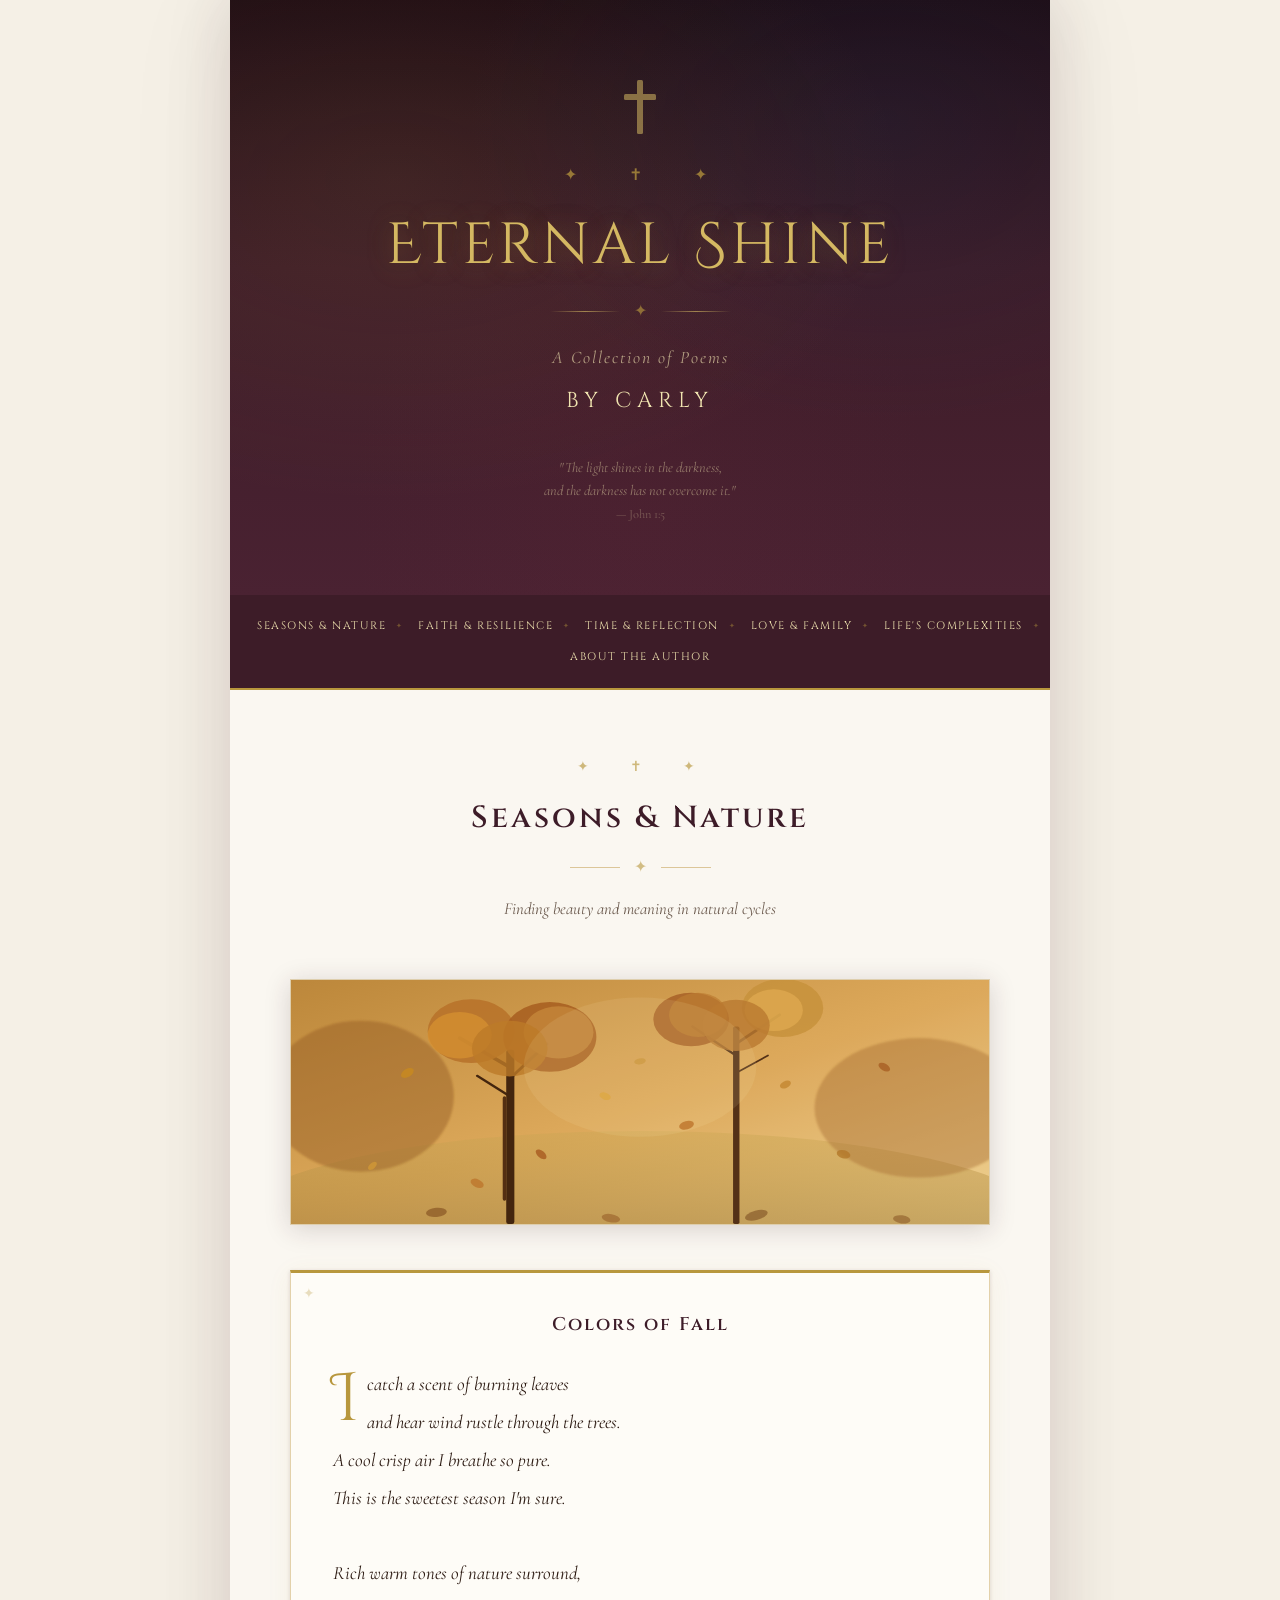
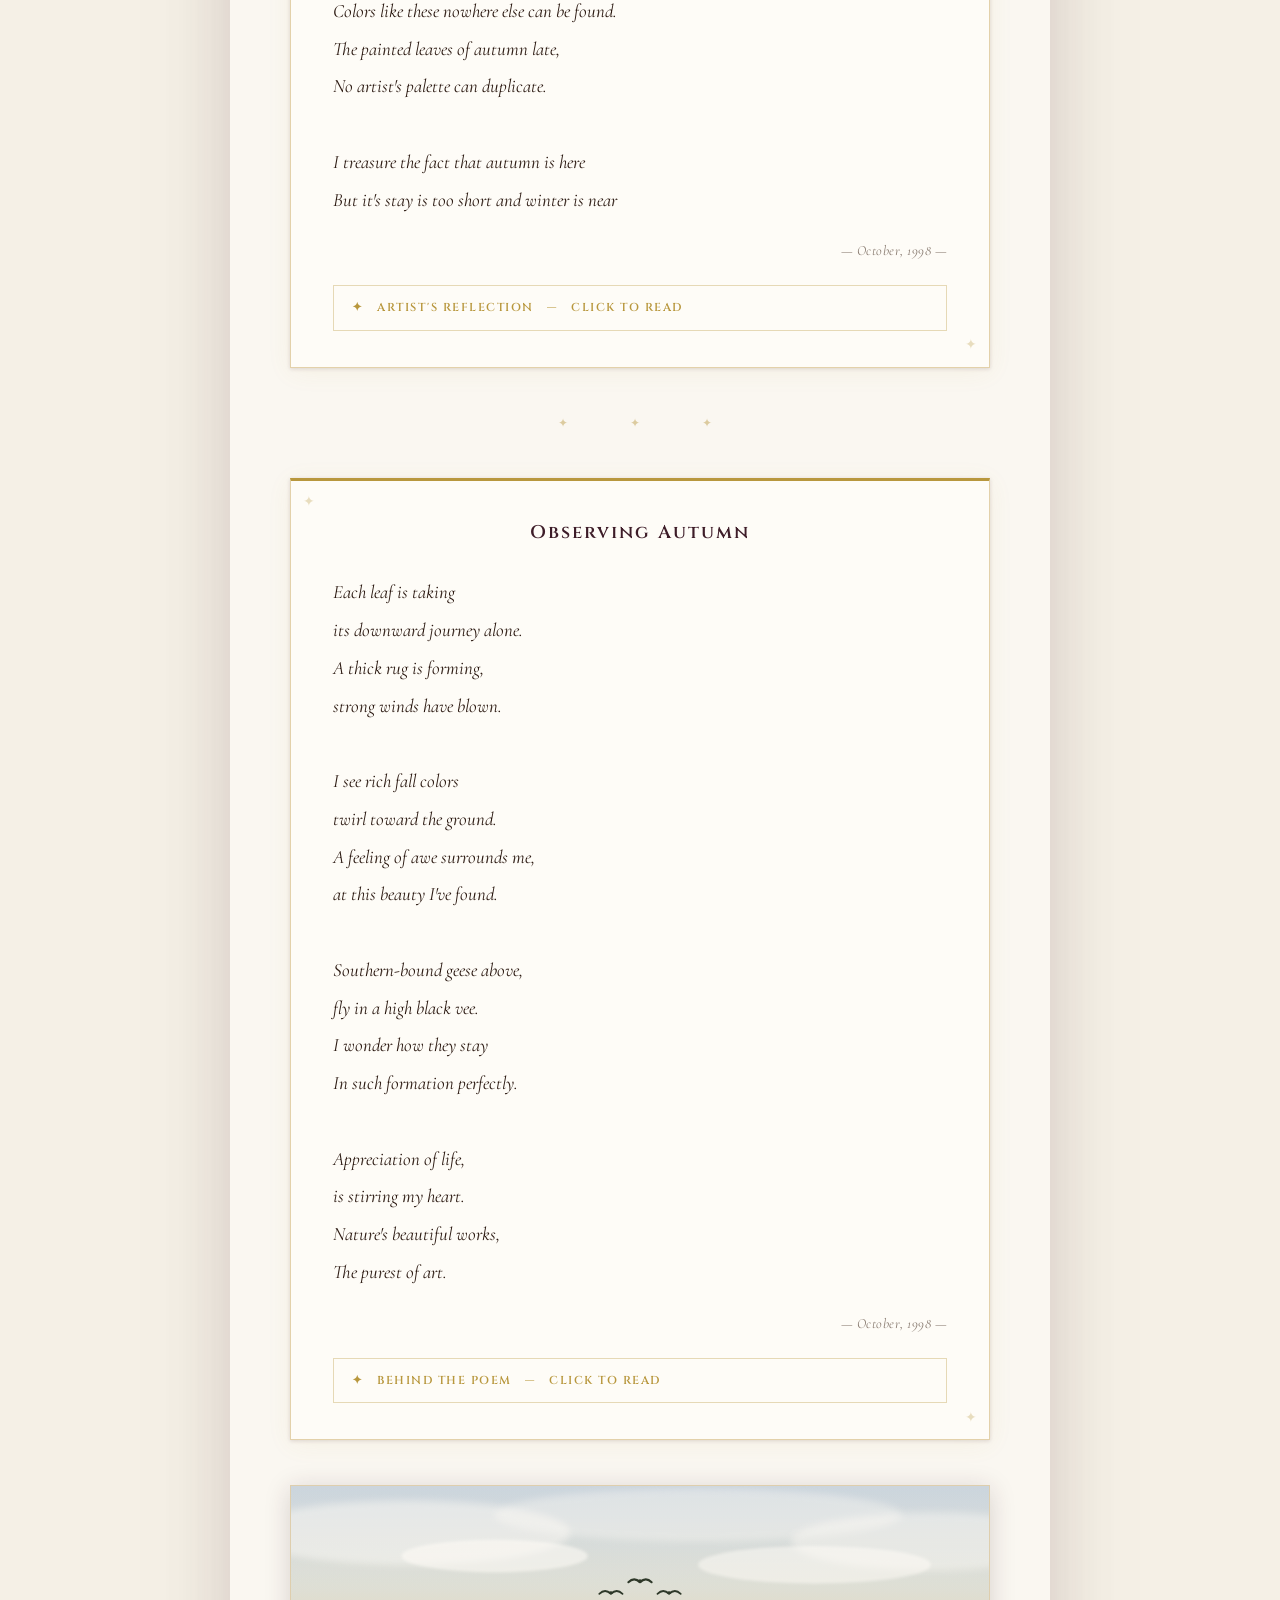
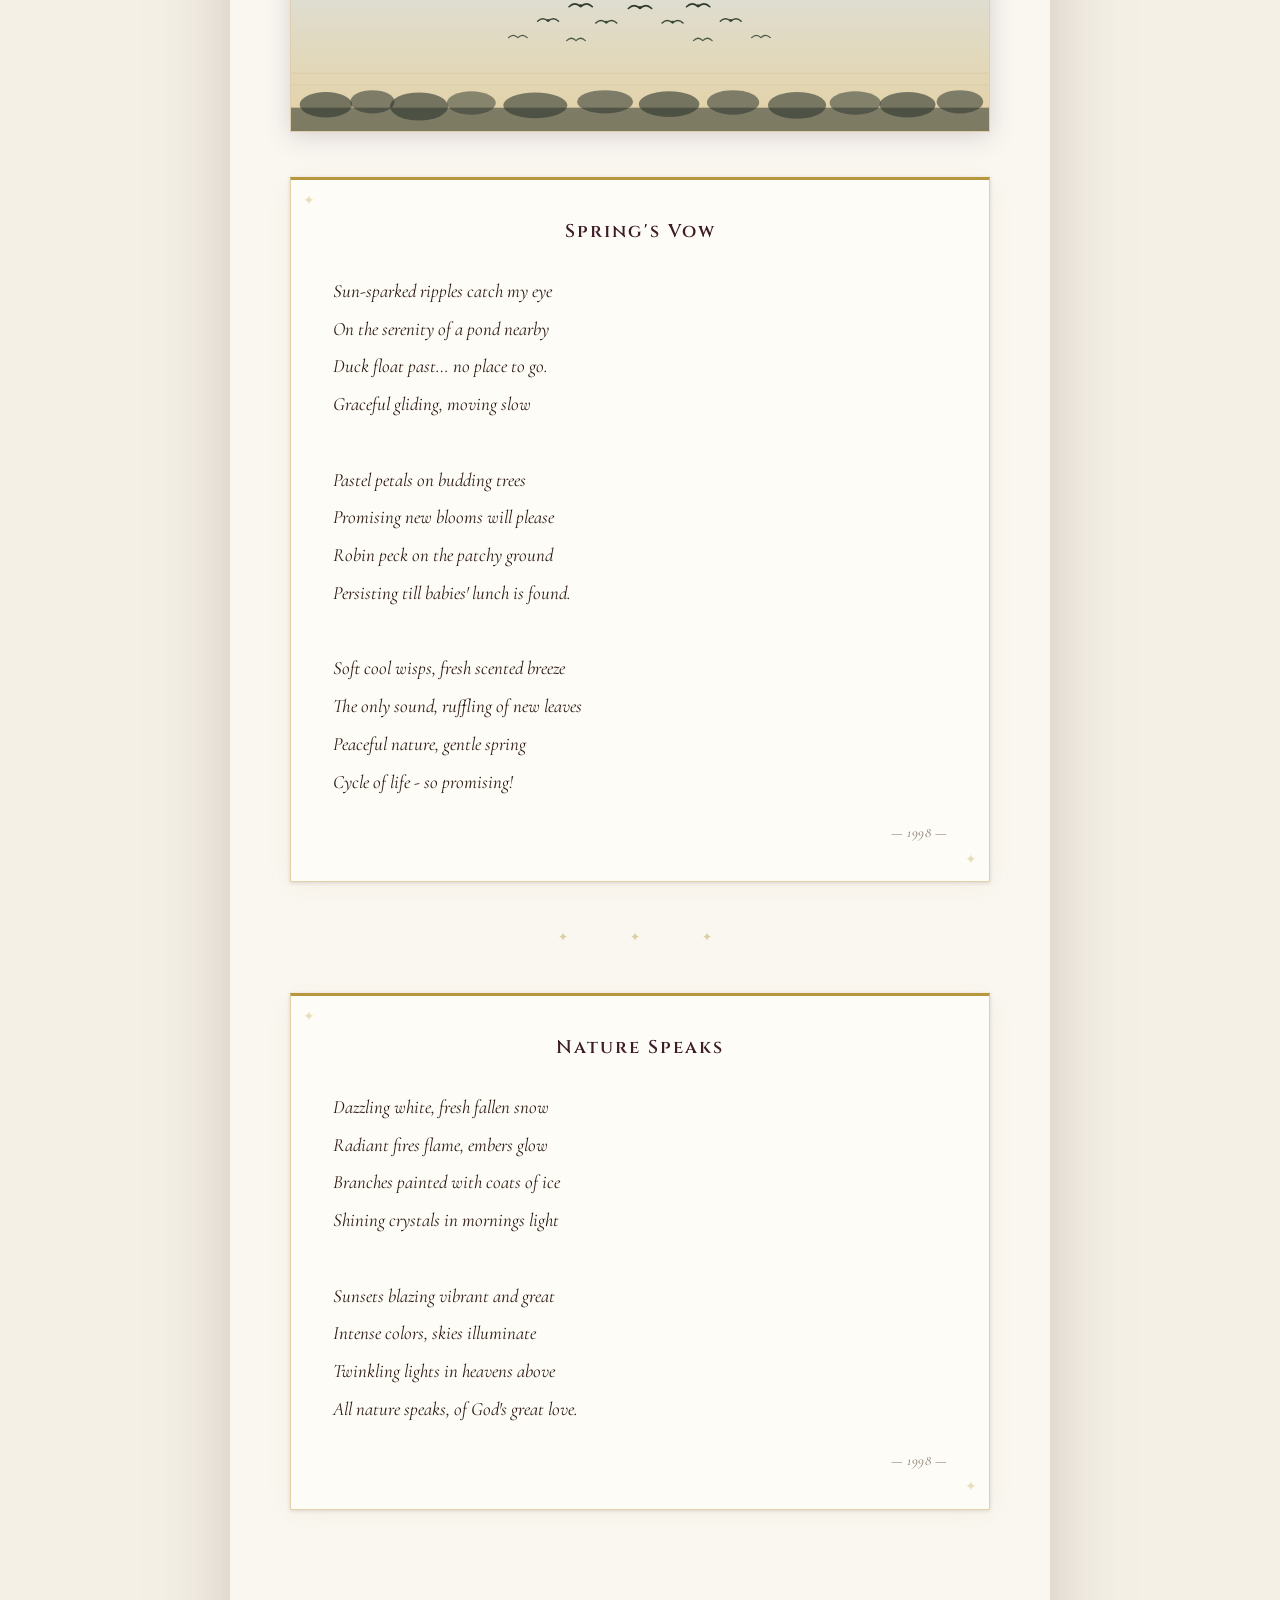
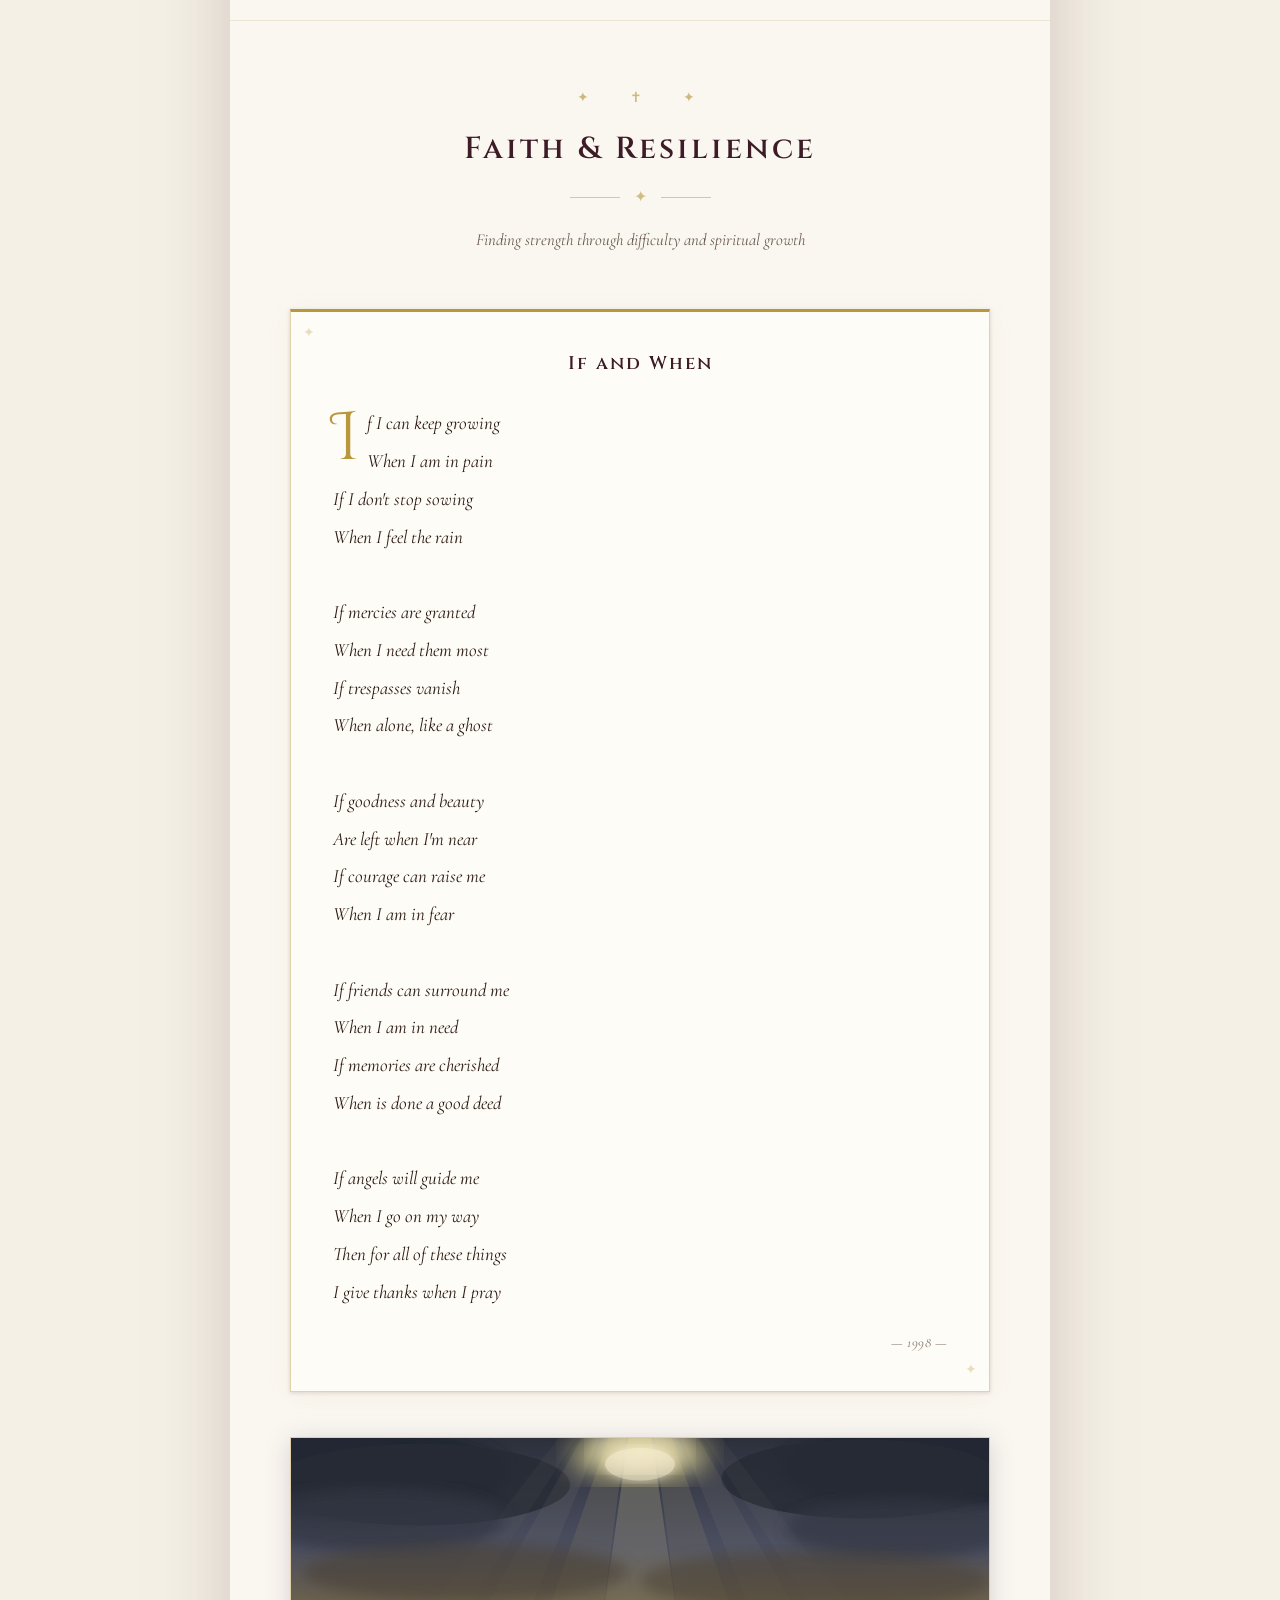
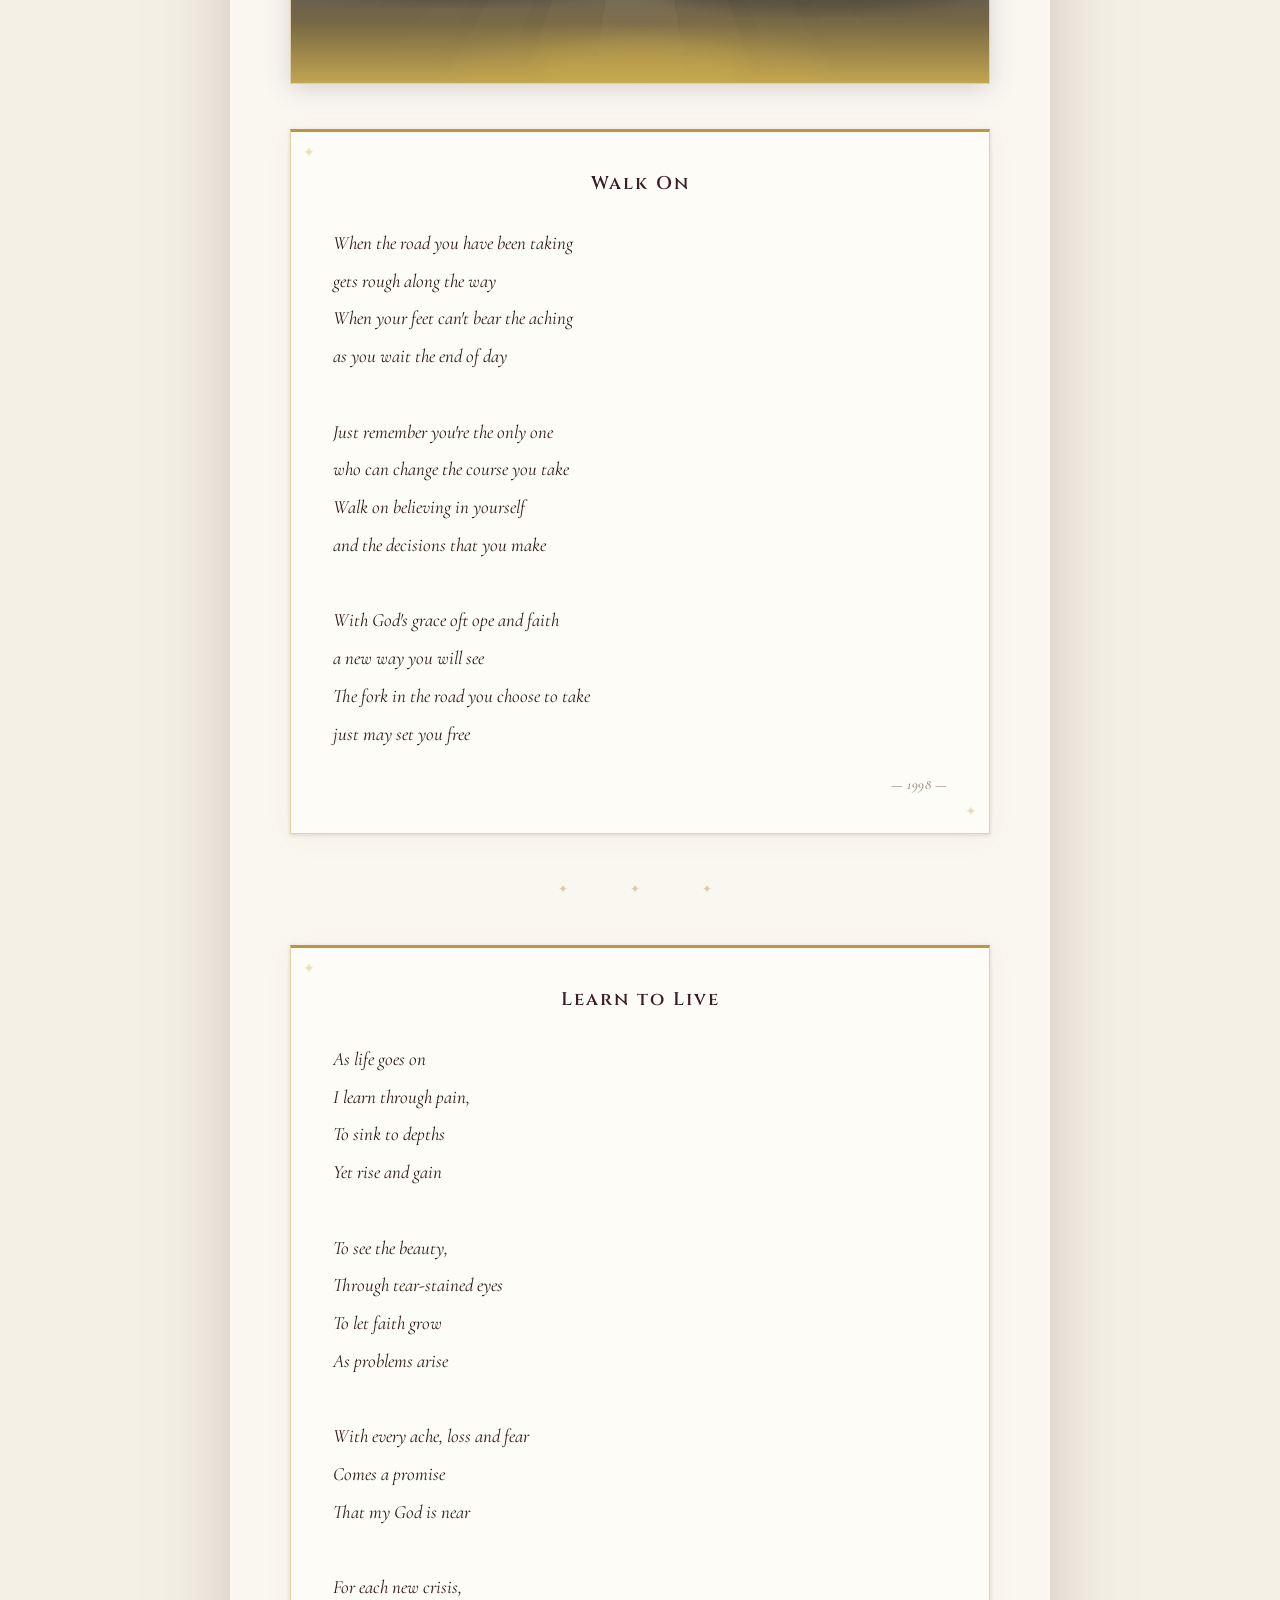
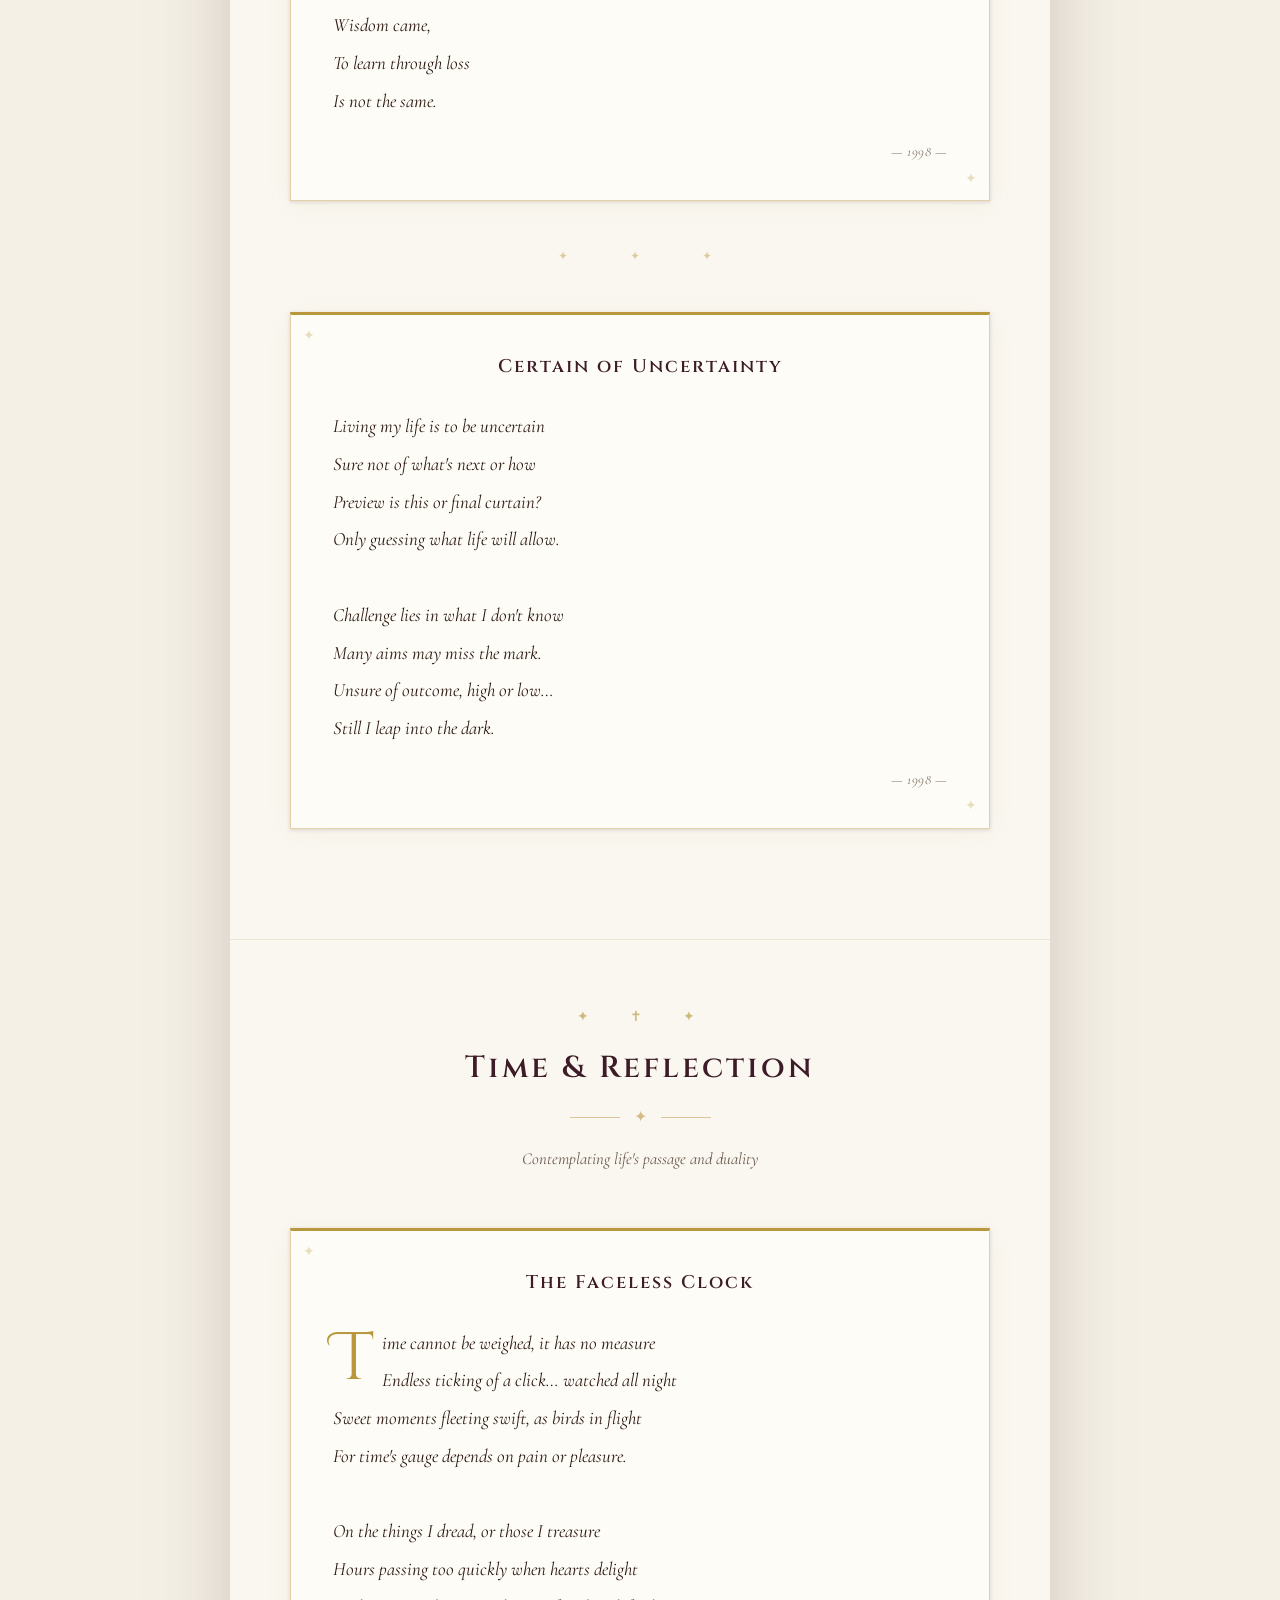
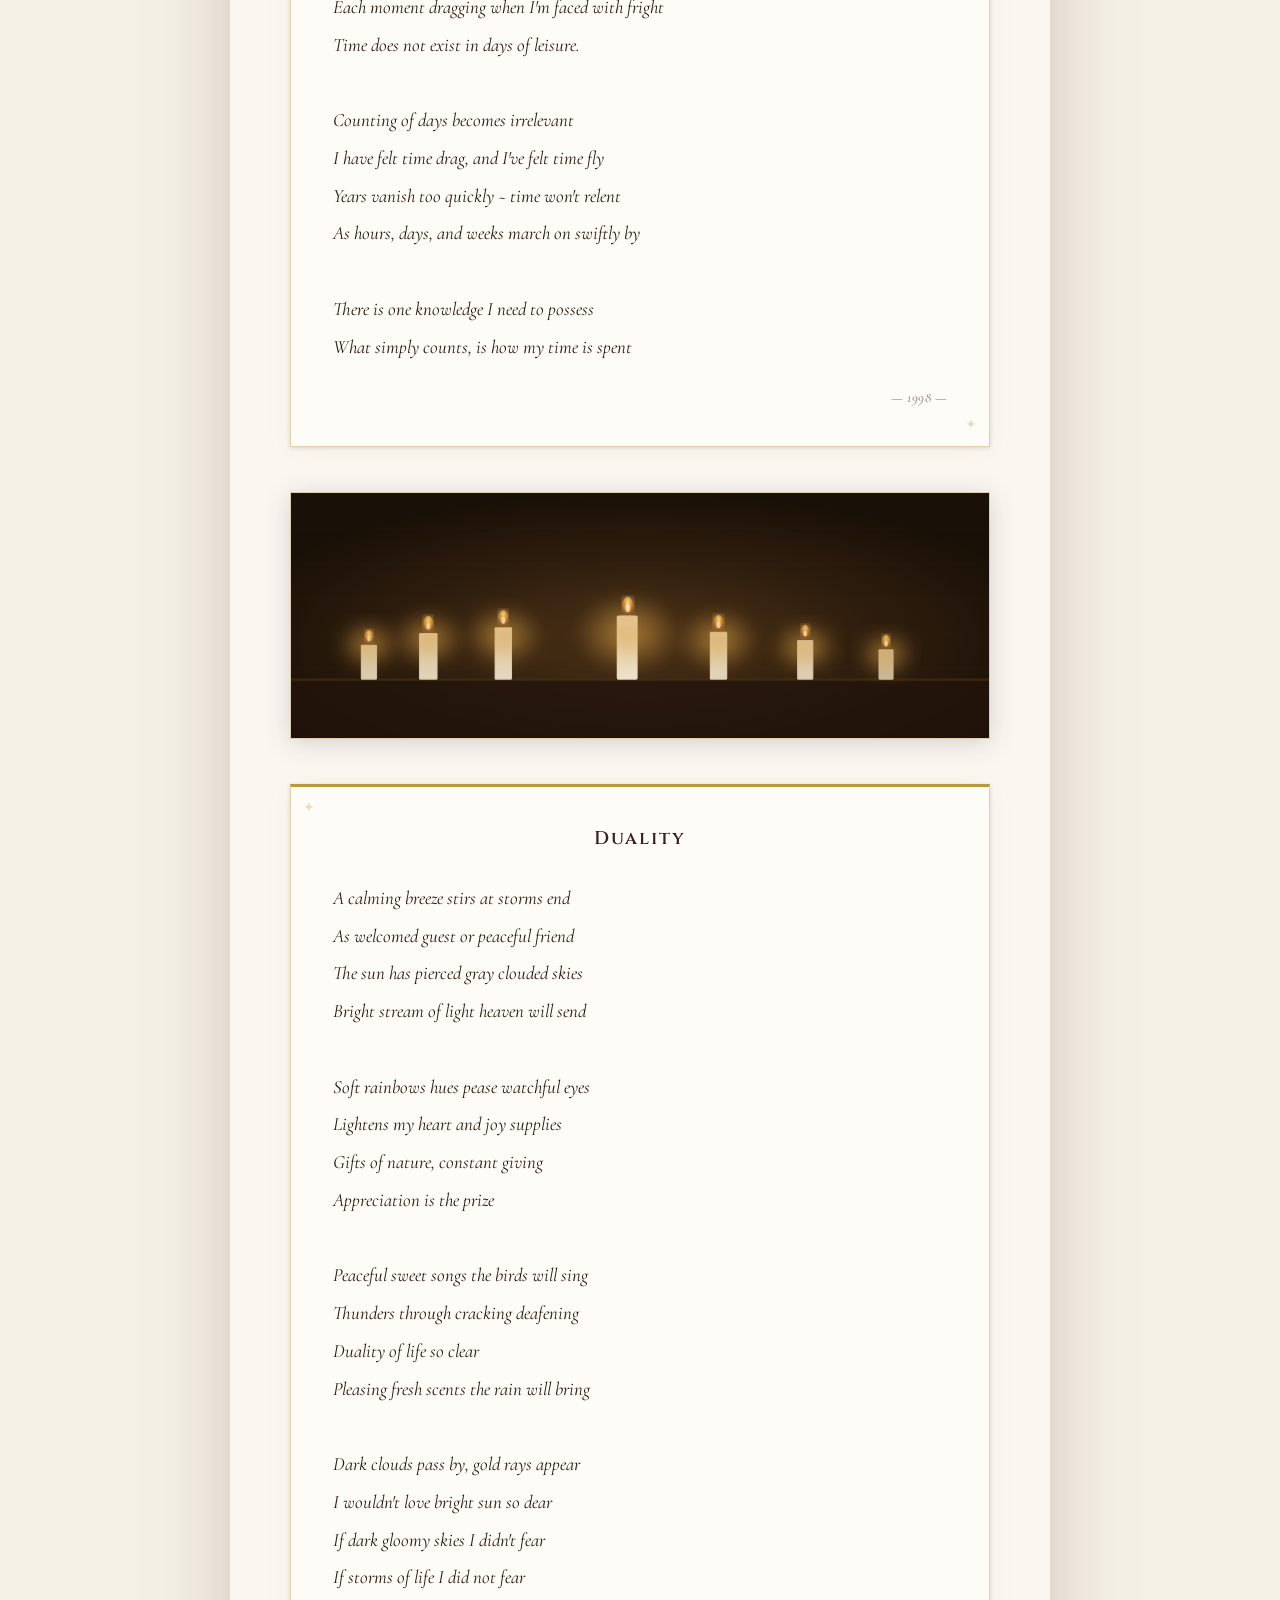
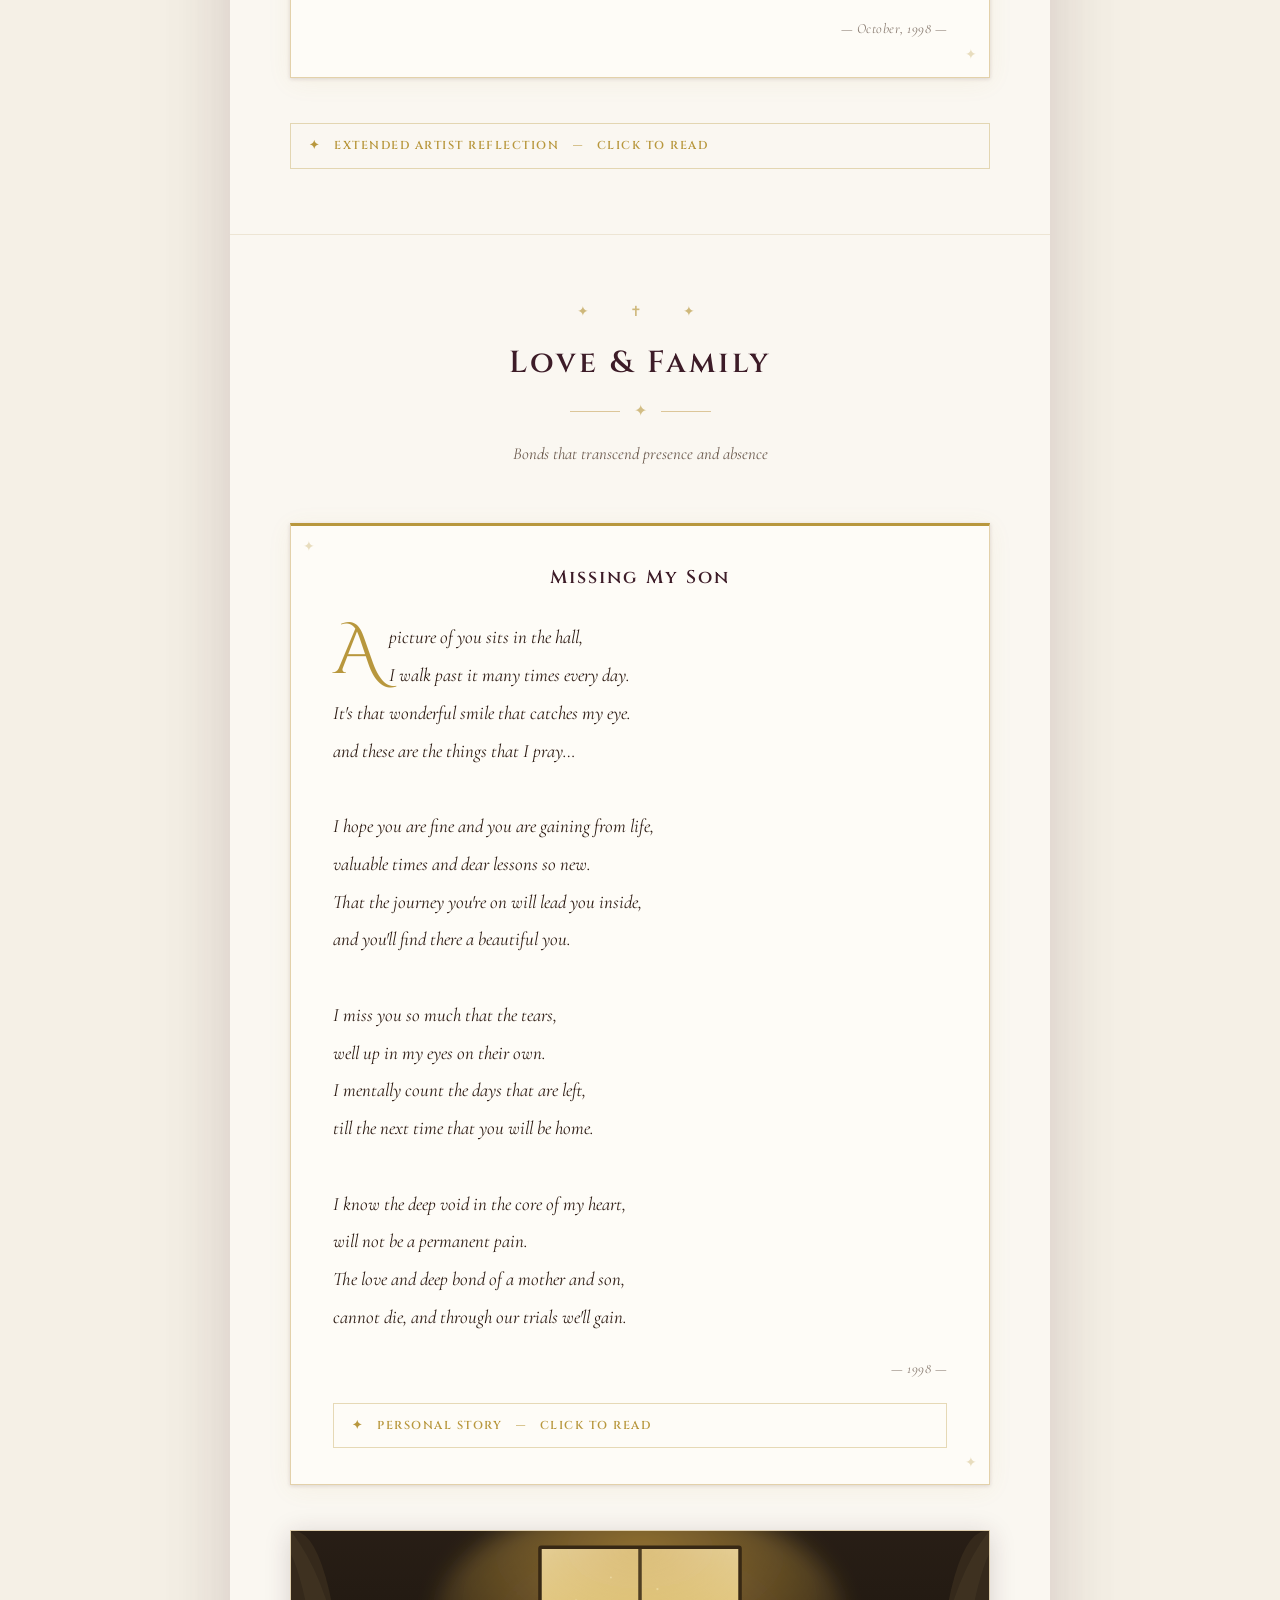
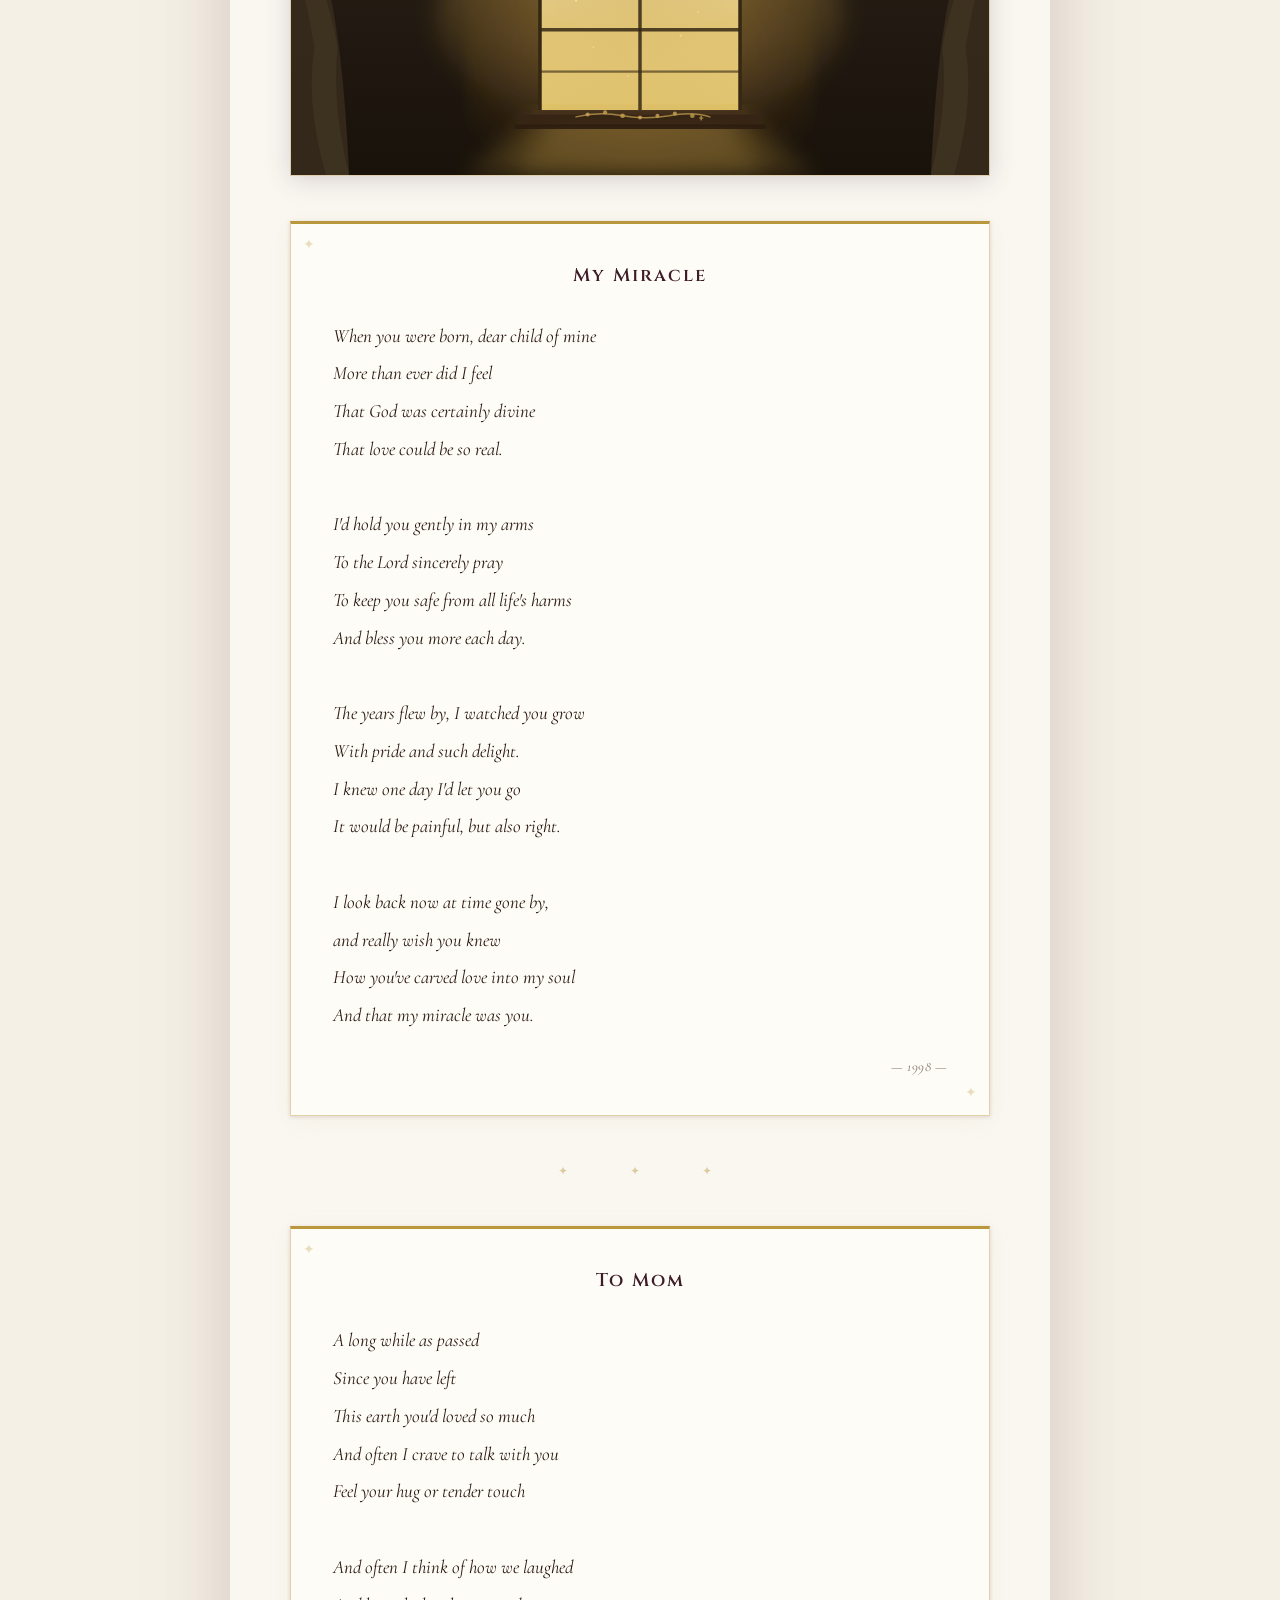
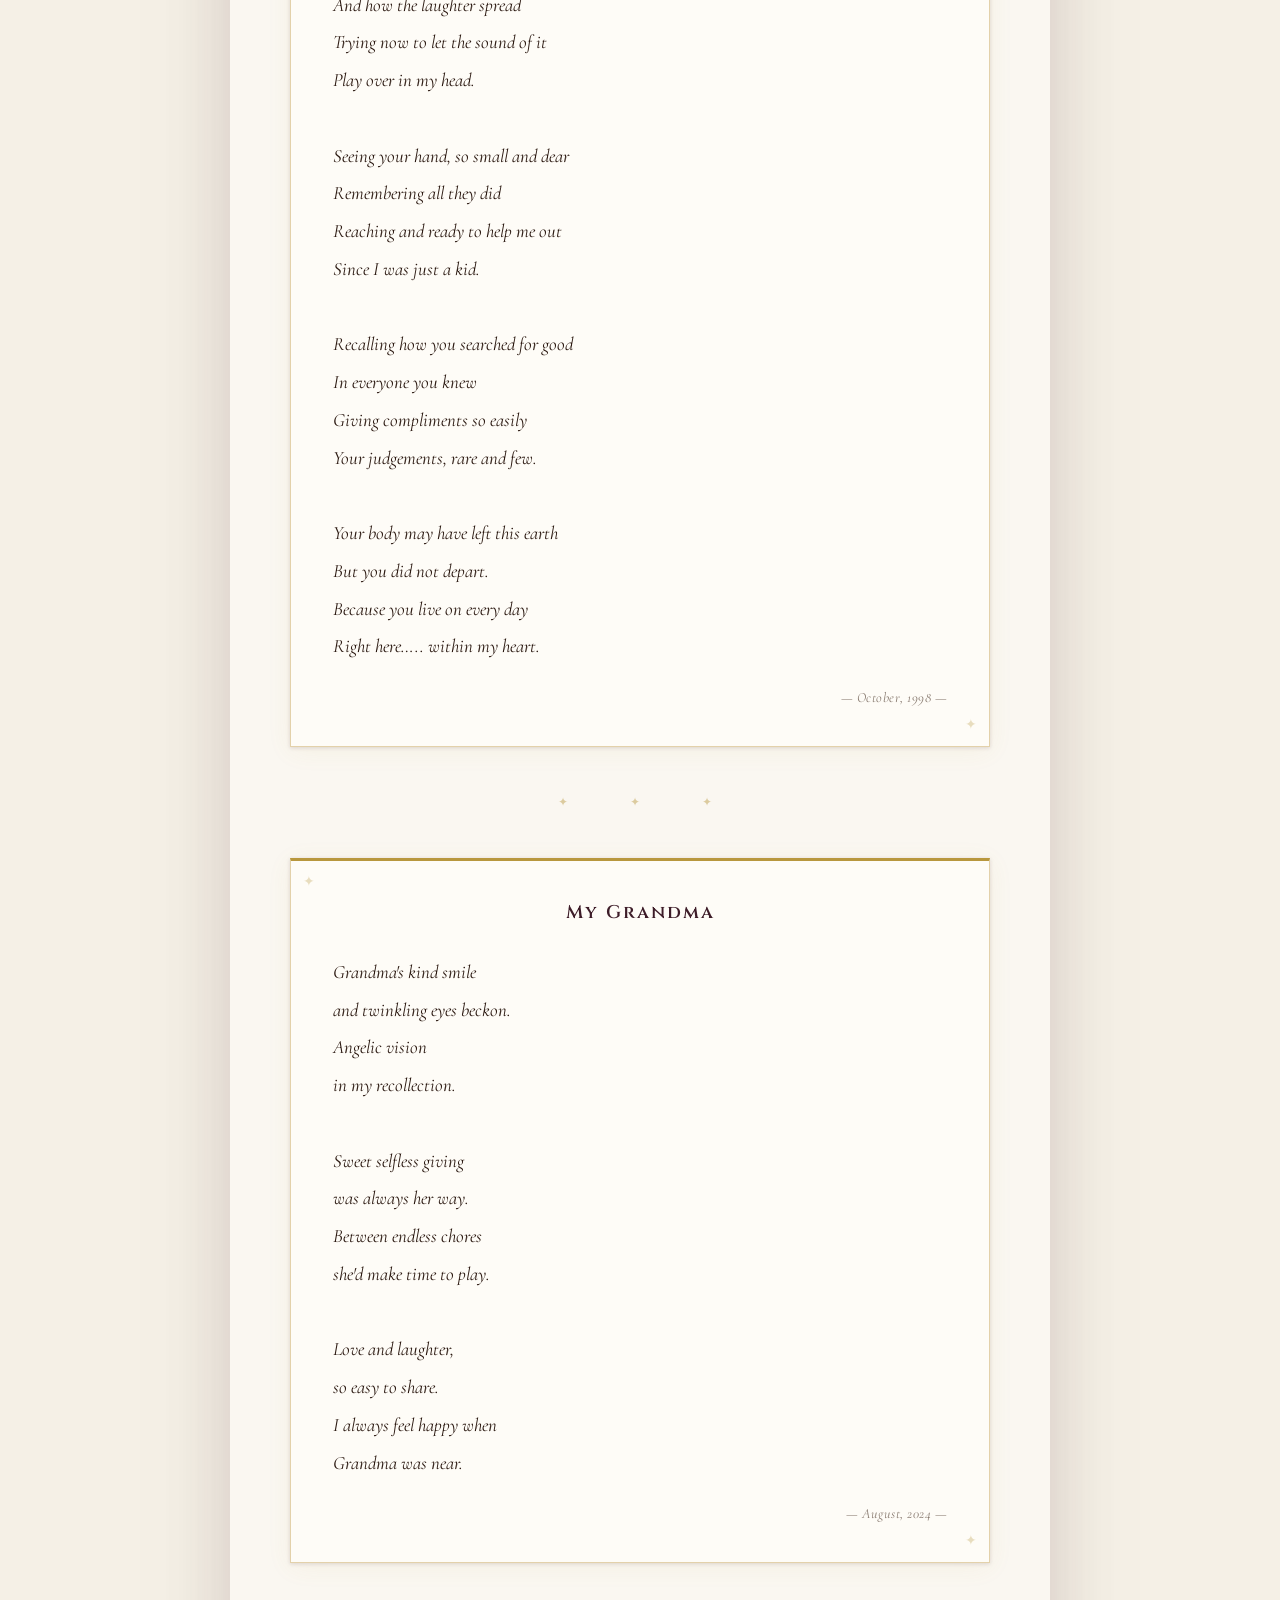
==== commit dda82000: "Add thematic SVG illustrations to replace image placeholders Replaces 6 text-only `.image-placeholde" ====
--- a/index.html
+++ b/index.html
@@ -402,6 +402,25 @@
             margin-top: 10px;
             font-style: normal;
             font-family: 'Cormorant Garamond', serif;
+        }
+
+        /* ── SECTION PHOTOS ────────────────────────────────── */
+        .section-image {
+            display: block;
+            width: 100%;
+            max-height: 420px;
+            object-fit: cover;
+            object-position: center;
+            margin: 30px 0;
+            border: 1px solid rgba(201, 167, 96, 0.5);
+            box-shadow: 0 4px 24px rgba(61, 28, 40, 0.18);
+            filter: sepia(10%) saturate(90%) brightness(0.97);
+            transition: filter 0.4s ease, box-shadow 0.4s ease;
+        }
+
+        .section-image:hover {
+            filter: sepia(4%) saturate(100%) brightness(1.01);
+            box-shadow: 0 6px 32px rgba(61, 28, 40, 0.26);
         }
 
         /* ── POEM DIVIDER ───────────────────────────────────── */
@@ -540,11 +559,7 @@
             <p class="section-subtitle">Finding beauty and meaning in natural cycles</p>
         </div>
 
-        <div class="image-placeholder">
-            <span class="img-label">Section Image</span>
-            Pressed autumn leaves arranged artistically
-            <p class="img-suggestion">Suggested: warm golden-hour photograph of autumn leaves — devotional, peaceful</p>
-        </div>
+        <img class="section-image" src="images/autumn-leaves.svg" alt="Golden autumn leaves glowing in warm afternoon light">
 
         <div class="poem-container">
             <h3 class="poem-title">Colors of Fall</h3>
@@ -601,11 +616,7 @@
             </div>
         </div>
 
-        <div class="image-placeholder">
-            <span class="img-label">Atmospheric Image</span>
-            Geese in V formation against a soft autumn sky
-            <p class="img-suggestion">Suggested: minimalist photograph of geese in formation — quiet sense of wonder and divine order</p>
-        </div>
+        <img class="section-image" src="images/geese-formation.svg" alt="Geese flying in V formation against an autumn sky">
 
         <div class="poem-container">
             <h3 class="poem-title">Spring's Vow</h3>
@@ -681,11 +692,7 @@
             <div class="poem-date">— 1998 —</div>
         </div>
 
-        <div class="image-placeholder">
-            <span class="img-label">Hope Through Difficulty</span>
-            Soft light breaking through storm clouds
-            <p class="img-suggestion">Suggested: golden light through stained glass or parting storm clouds — spiritual and uplifting</p>
-        </div>
+        <img class="section-image" src="images/light-through-clouds.svg" alt="Golden light breaking through storm clouds">
 
         <div class="poem-container">
             <h3 class="poem-title">Walk On</h3>
@@ -779,11 +786,7 @@
             <div class="poem-date">— 1998 —</div>
         </div>
 
-        <div class="image-placeholder">
-            <span class="img-label">Time &amp; Reflection</span>
-            Candles burning softly in a quiet space
-            <p class="img-suggestion">Suggested: votive candles in a church or chapel — contemplative, devotional atmosphere</p>
-        </div>
+        <img class="section-image" src="images/votive-candles.svg" alt="Votive candles burning softly in a chapel">
 
         <div class="poem-container">
             <h3 class="poem-title">Duality</h3>
@@ -856,11 +859,7 @@
             </div>
         </div>
 
-        <div class="image-placeholder">
-            <span class="img-label">Memory &amp; Presence</span>
-            Warm light through a window
-            <p class="img-suggestion">Suggested: window light with a rosary or small devotional object on the sill — quiet, tender mood</p>
-        </div>
+        <img class="section-image" src="images/window-light.svg" alt="Warm morning light falling through a window">
 
         <div class="poem-container">
             <h3 class="poem-title">My Miracle</h3>
@@ -973,11 +972,7 @@
             <div class="poem-date">— October, 1998 —</div>
         </div>
 
-        <div class="image-placeholder">
-            <span class="img-label">Faded Beauty</span>
-            Dried flowers and vintage lace
-            <p class="img-suggestion">Suggested: dried flowers resting on aged lace — softly melancholy, the passage of time</p>
-        </div>
+        <img class="section-image" src="images/dried-flowers-lace.svg" alt="Dried flowers resting on aged vintage lace">
 
         <div class="poem-container">
             <h3 class="poem-title">Embryonic Appeal</h3>
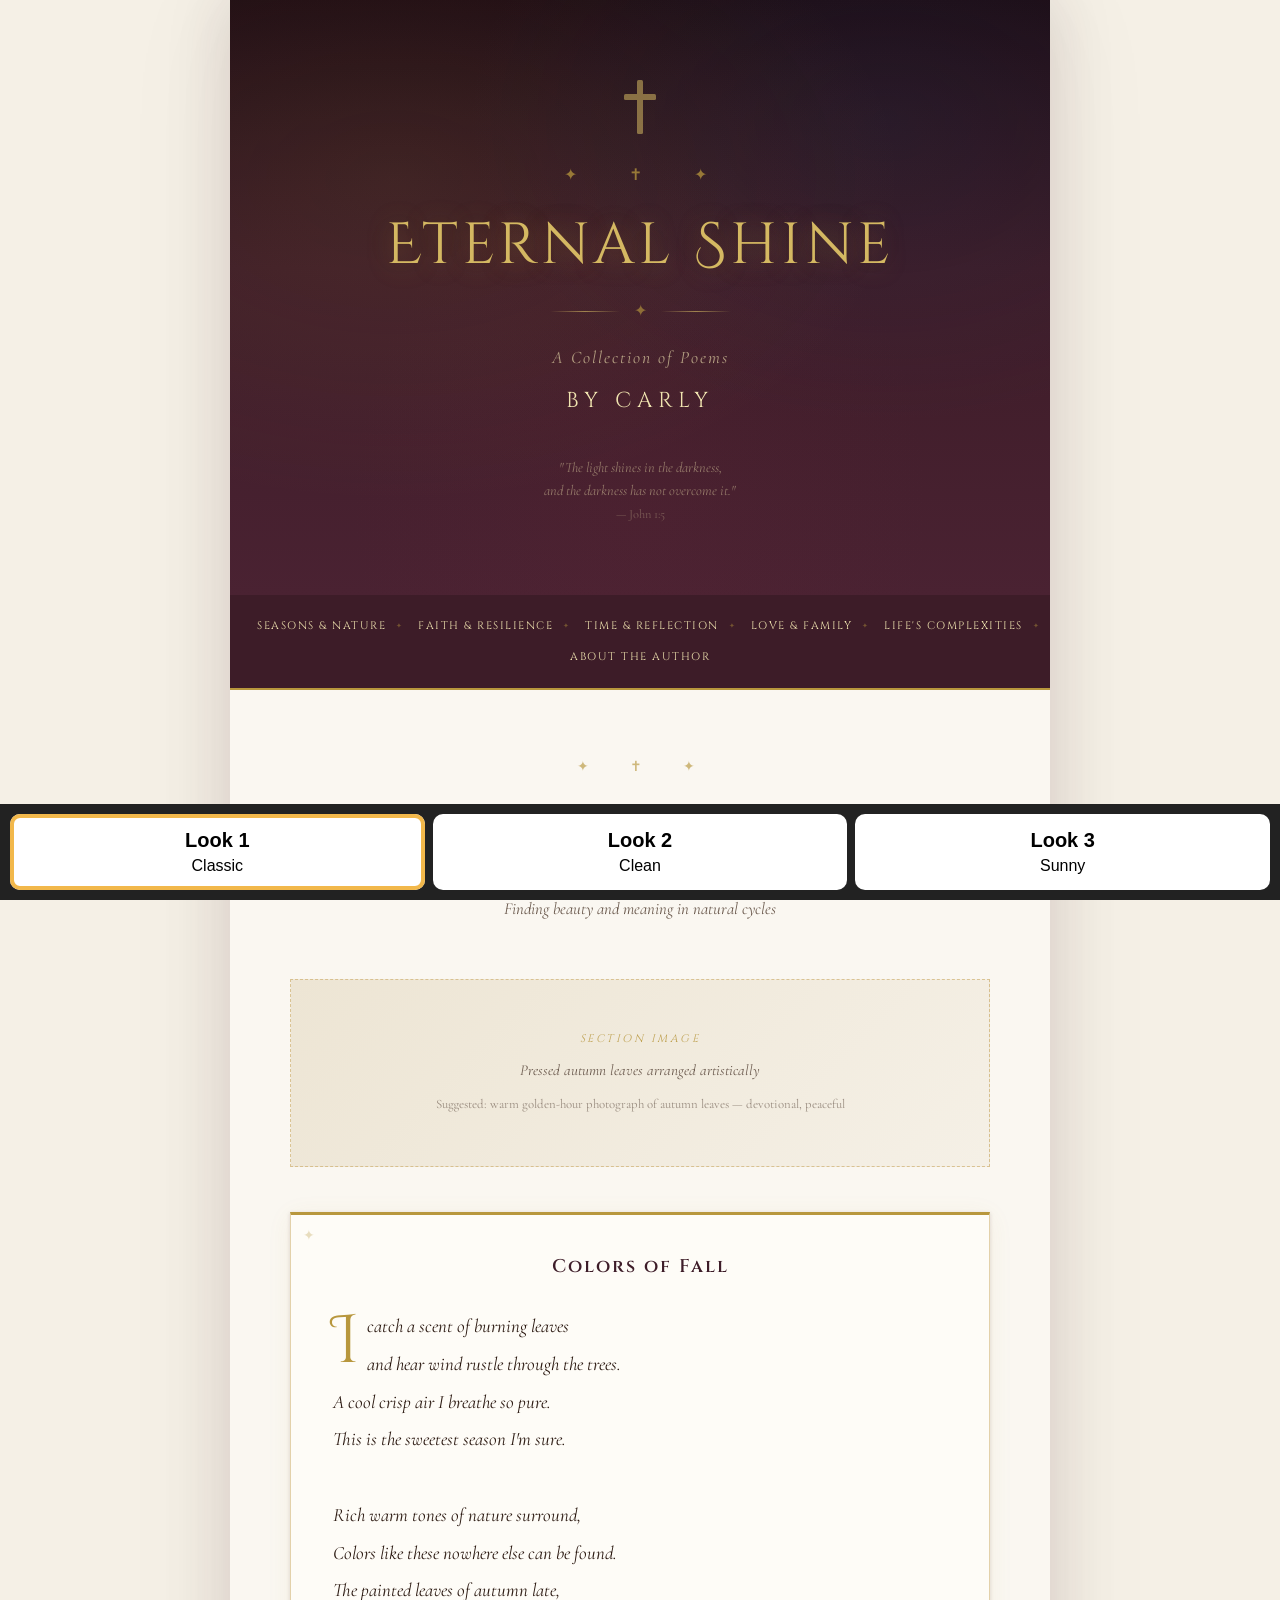
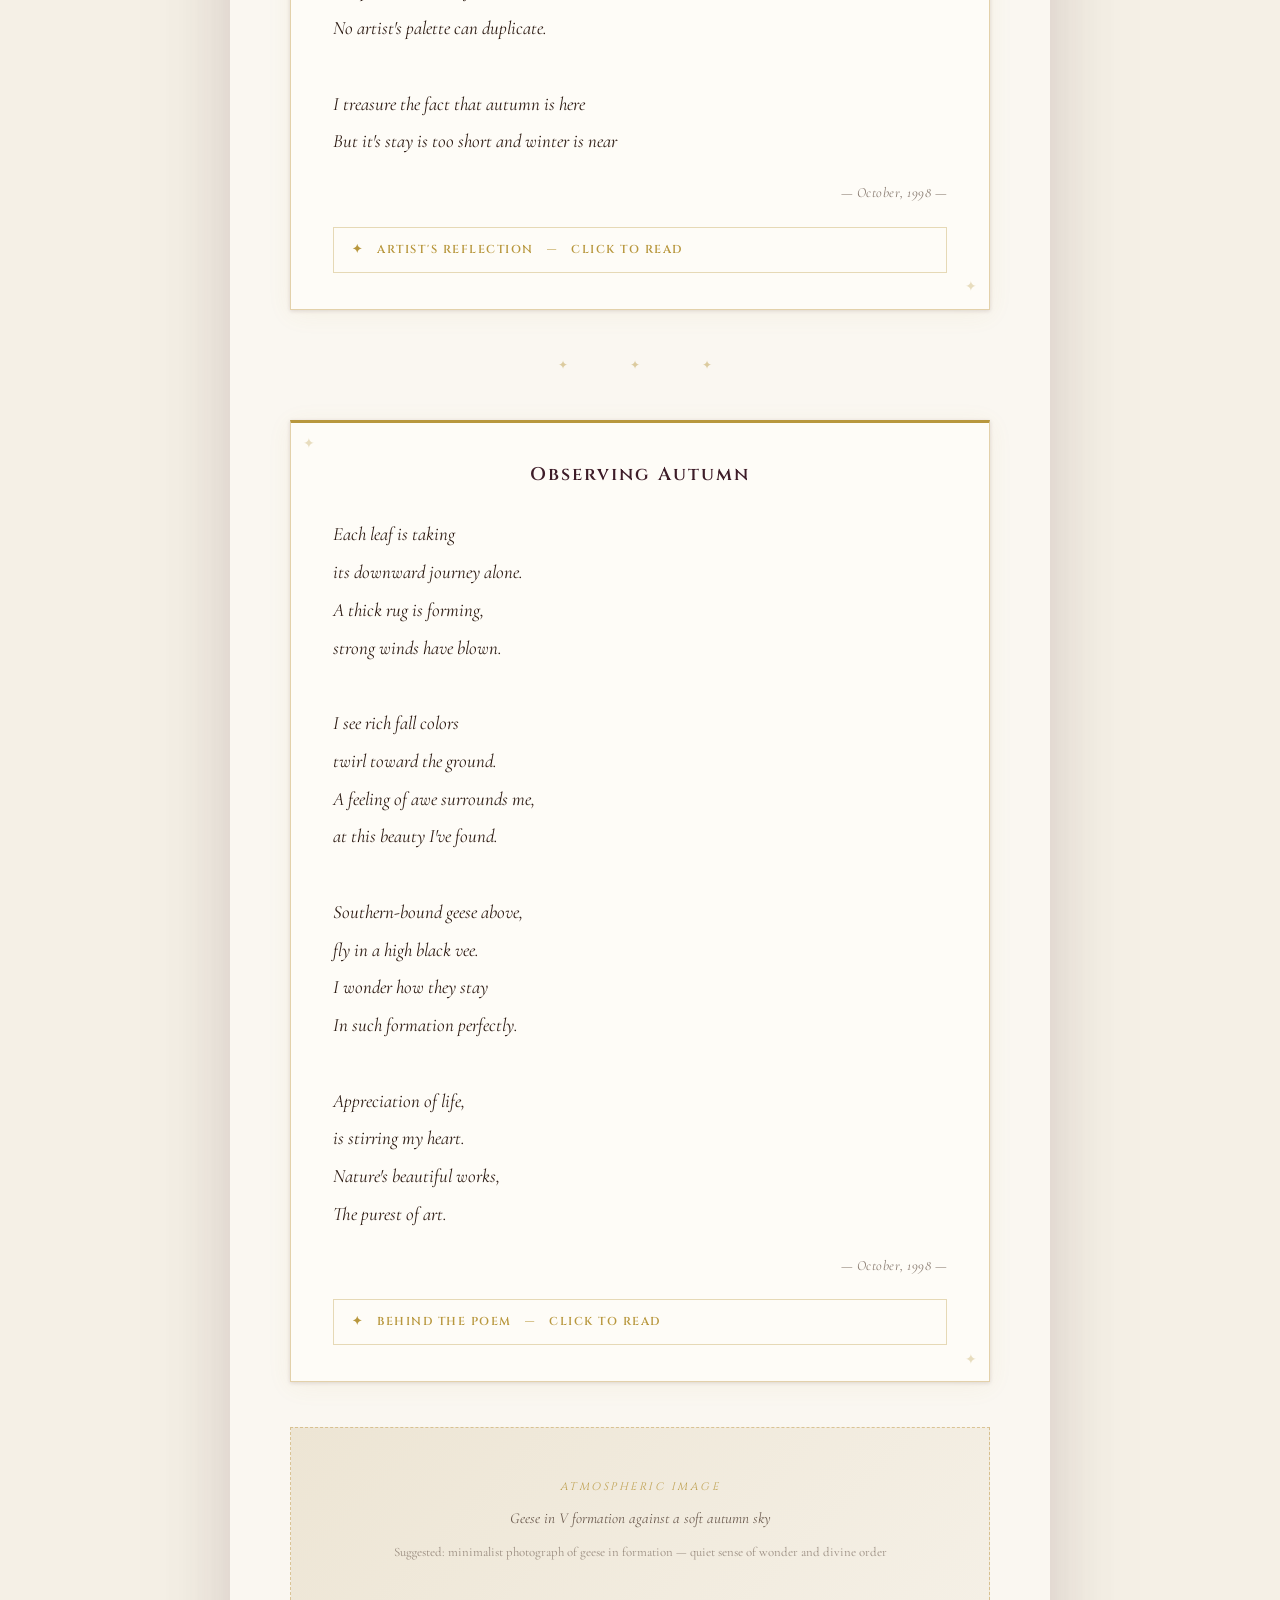
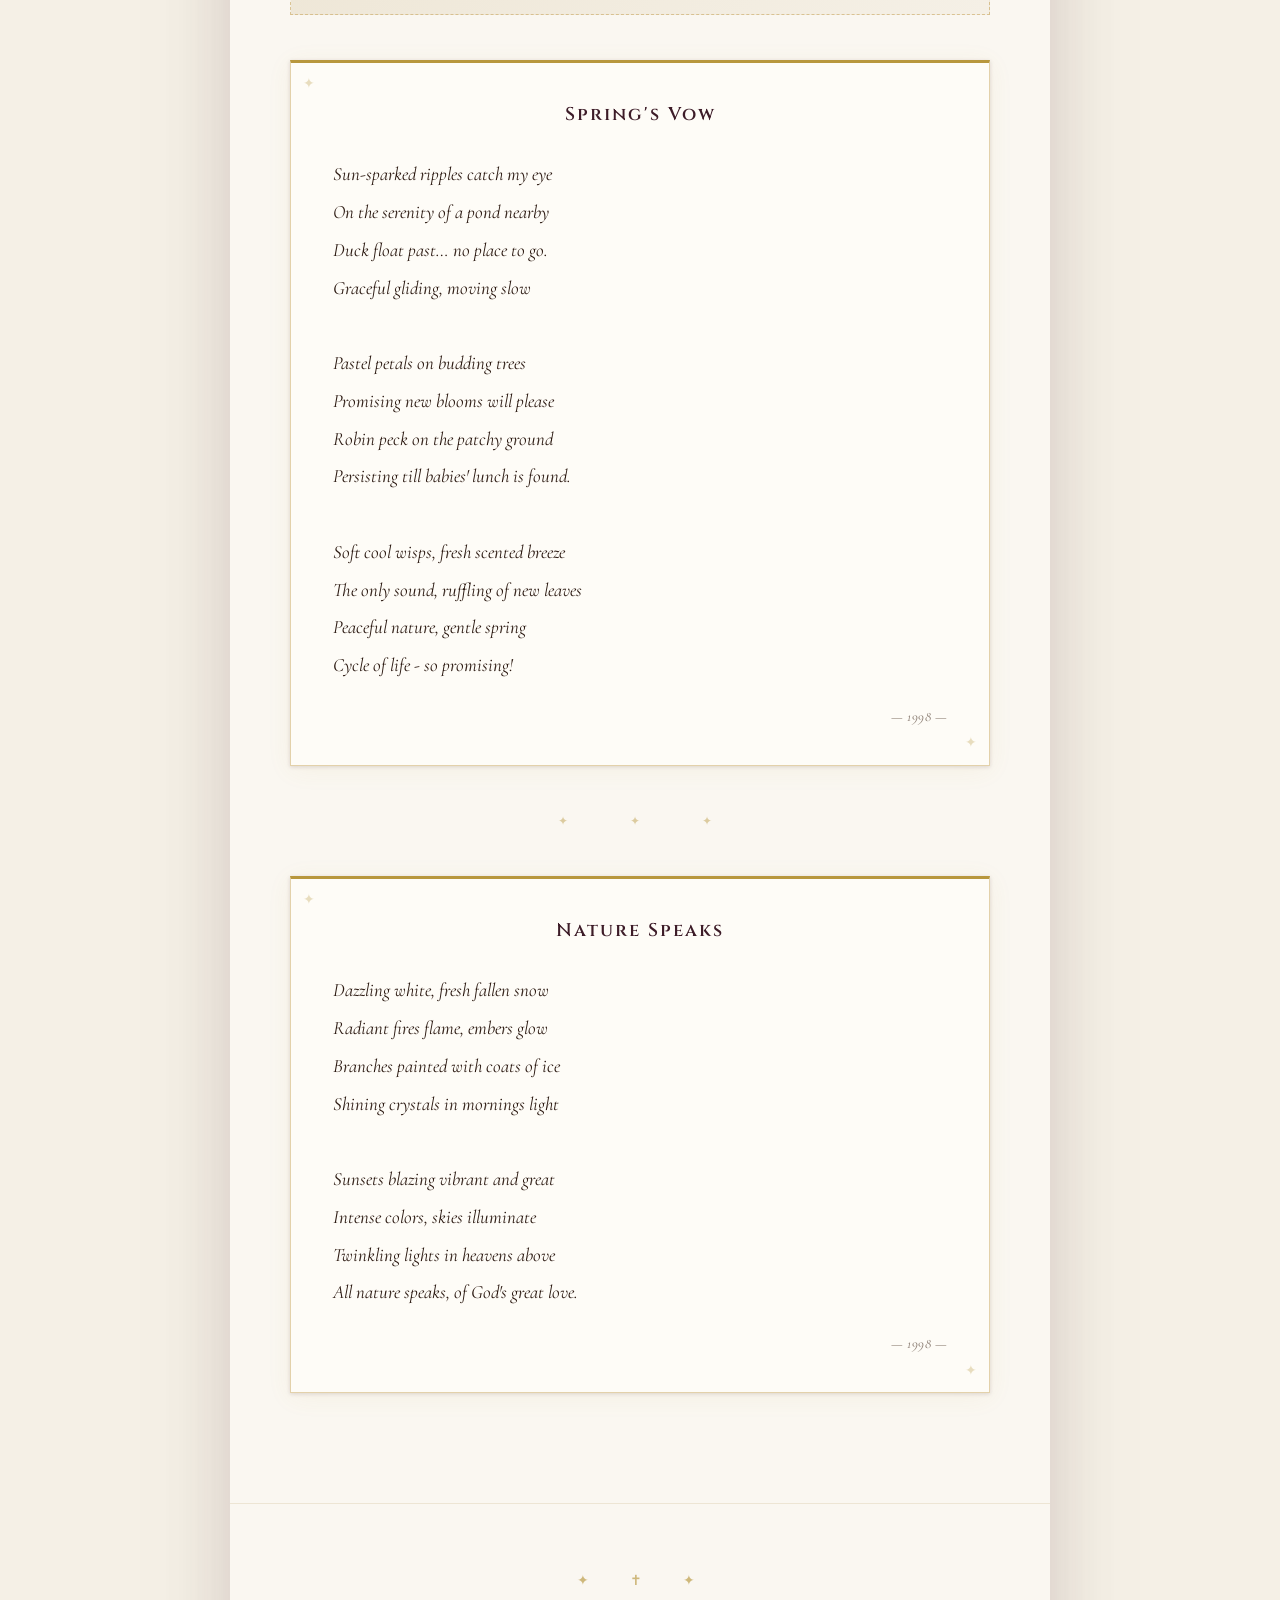
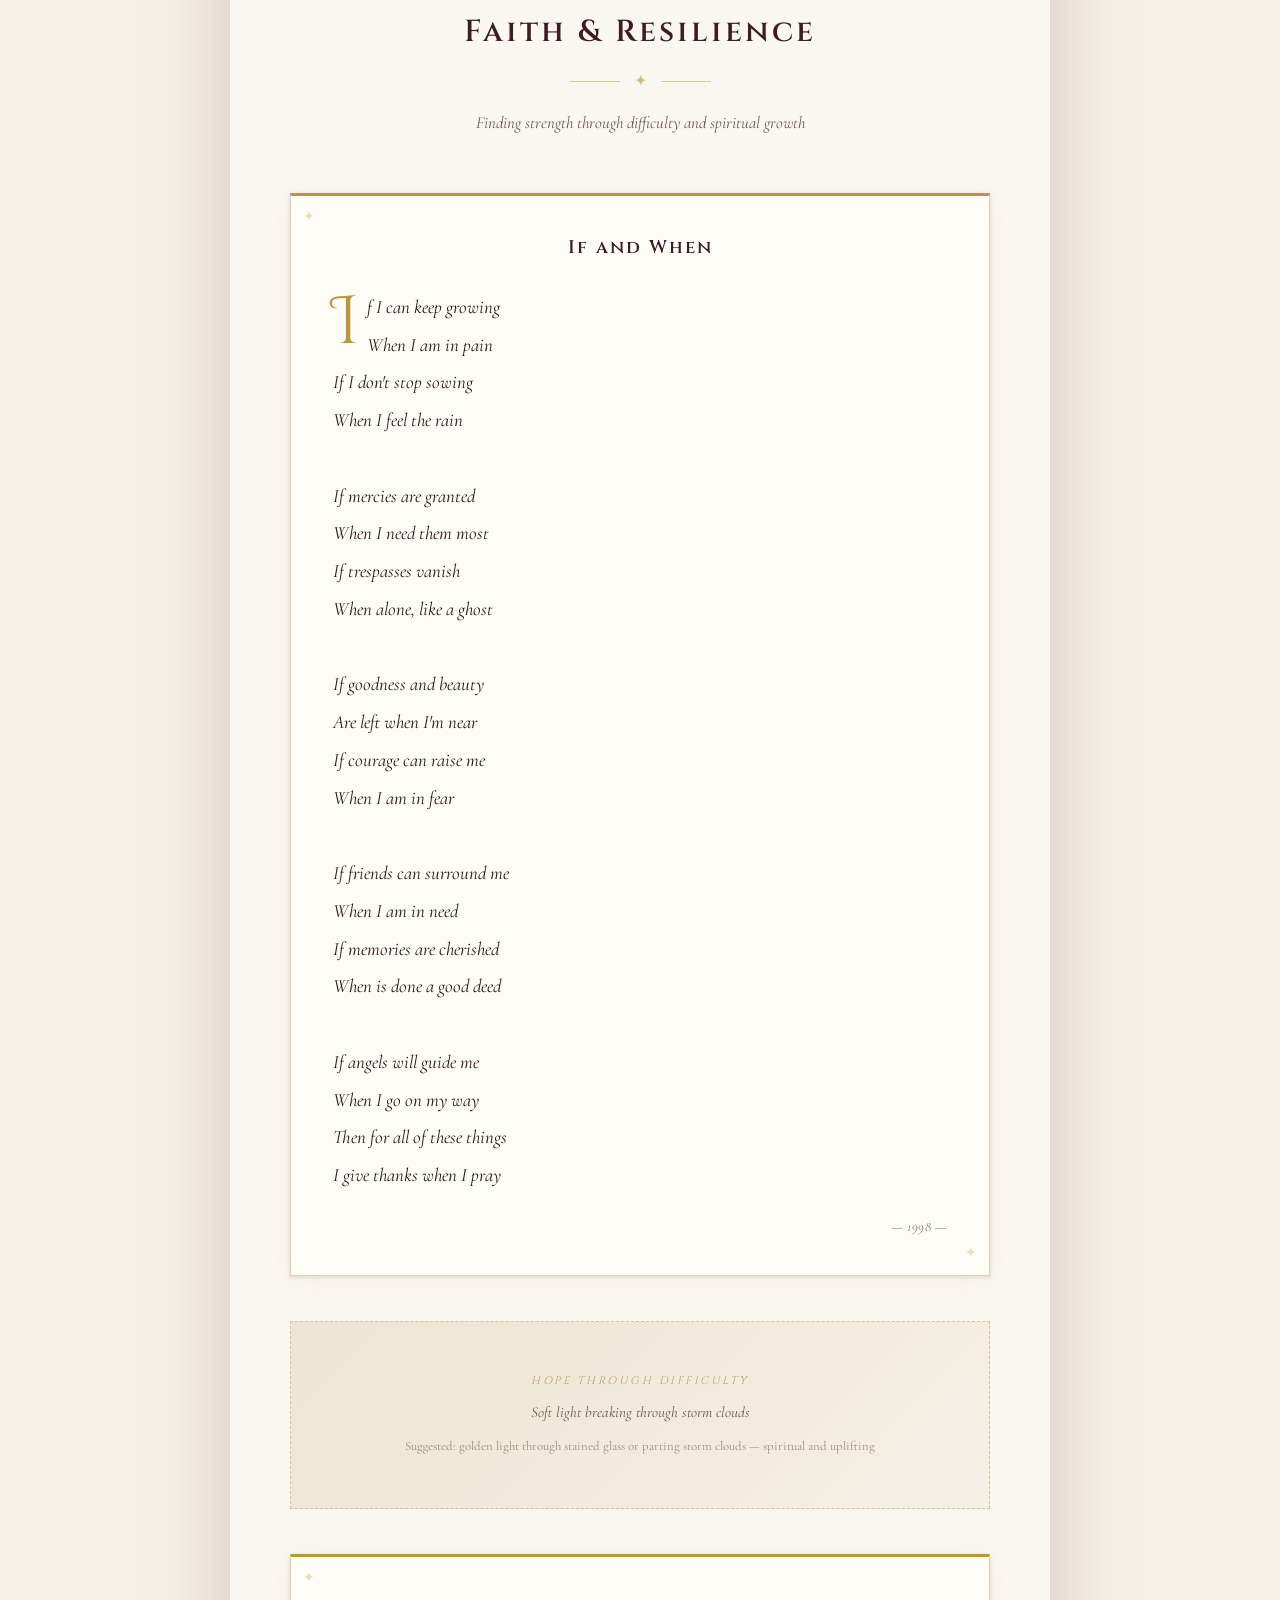
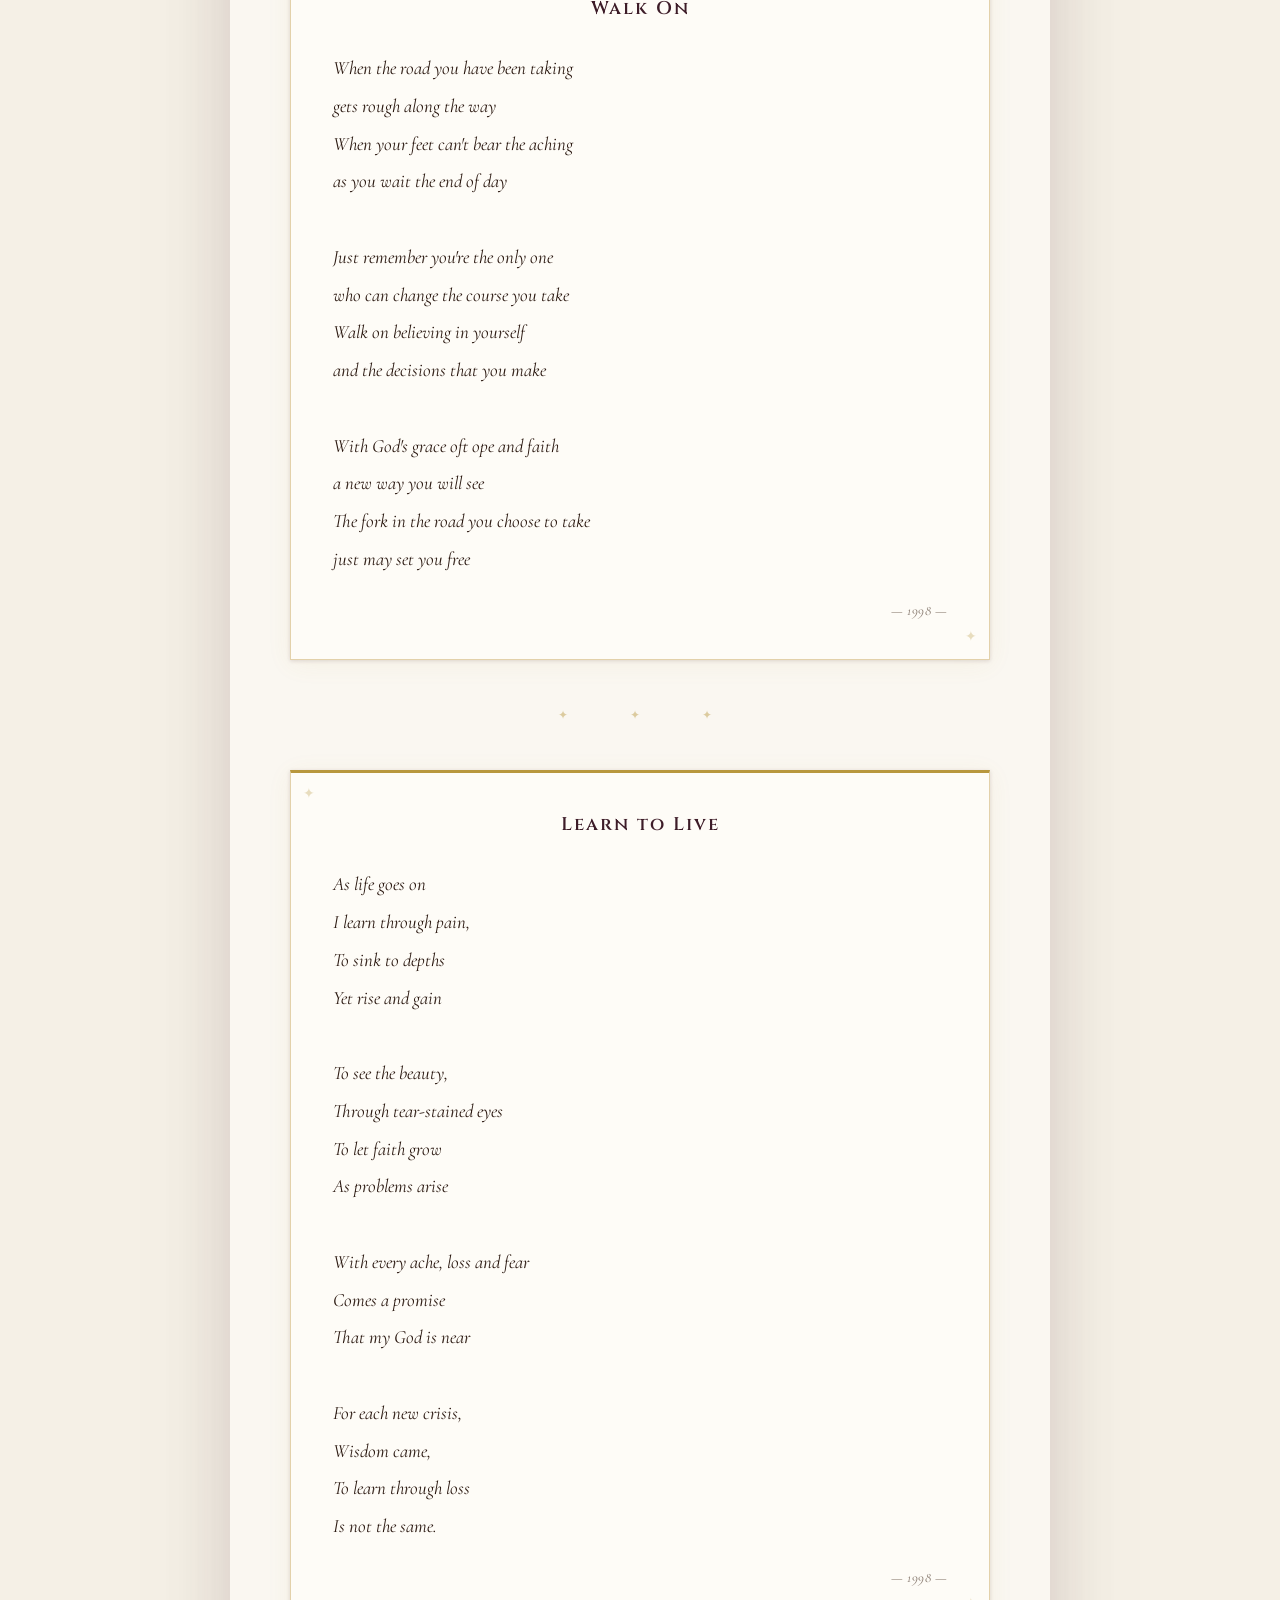
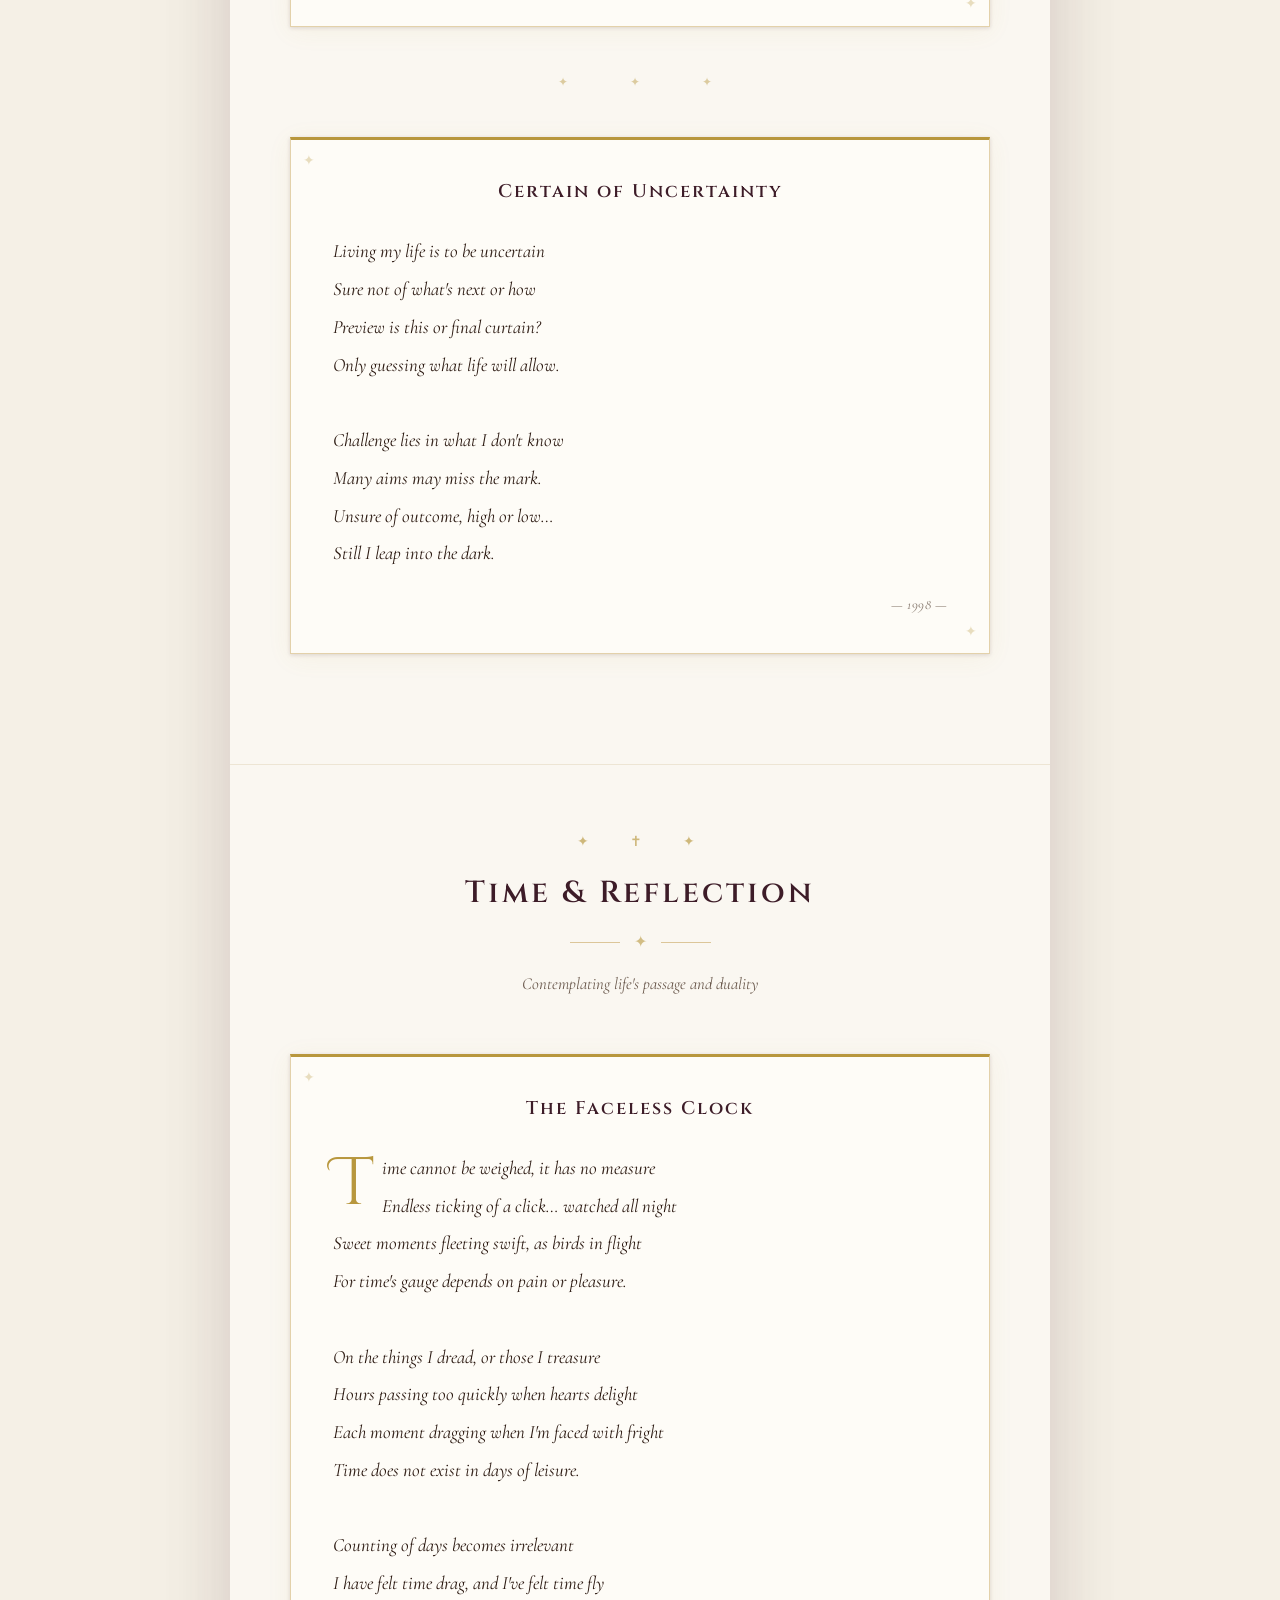
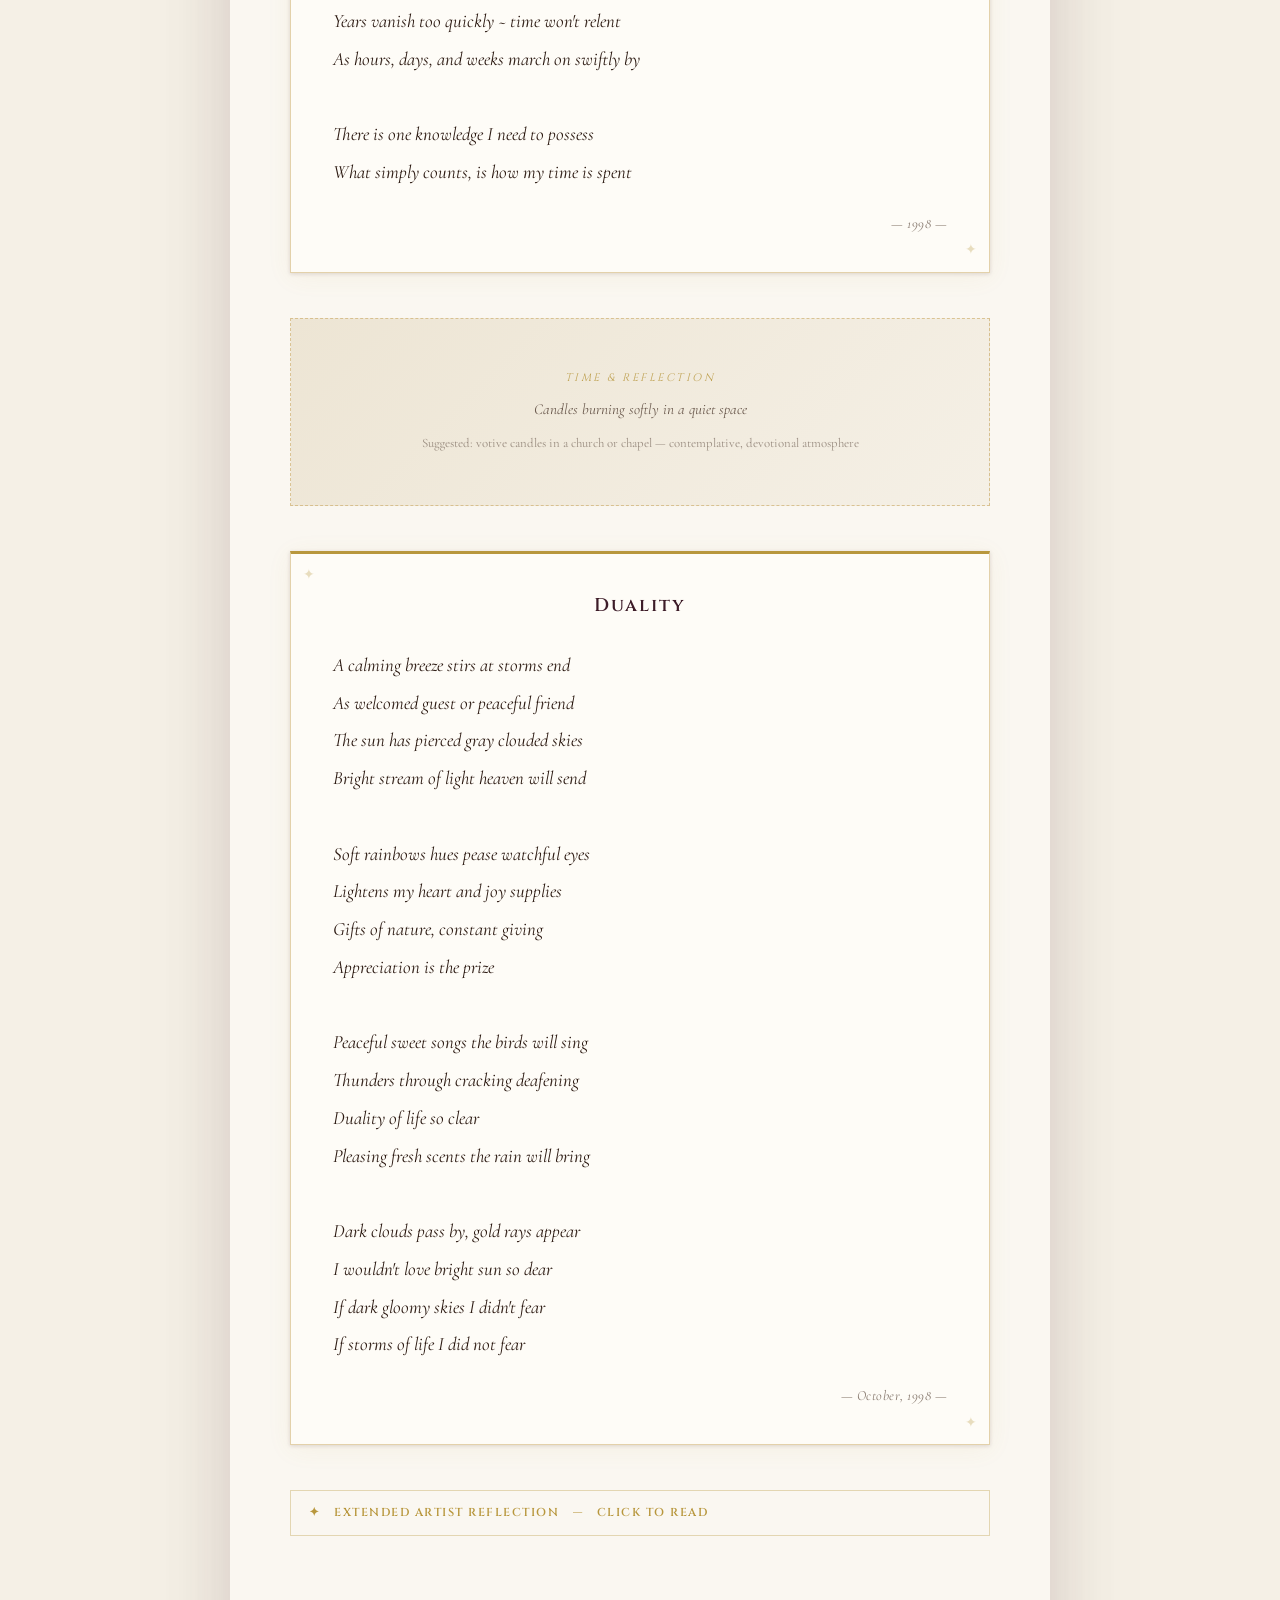
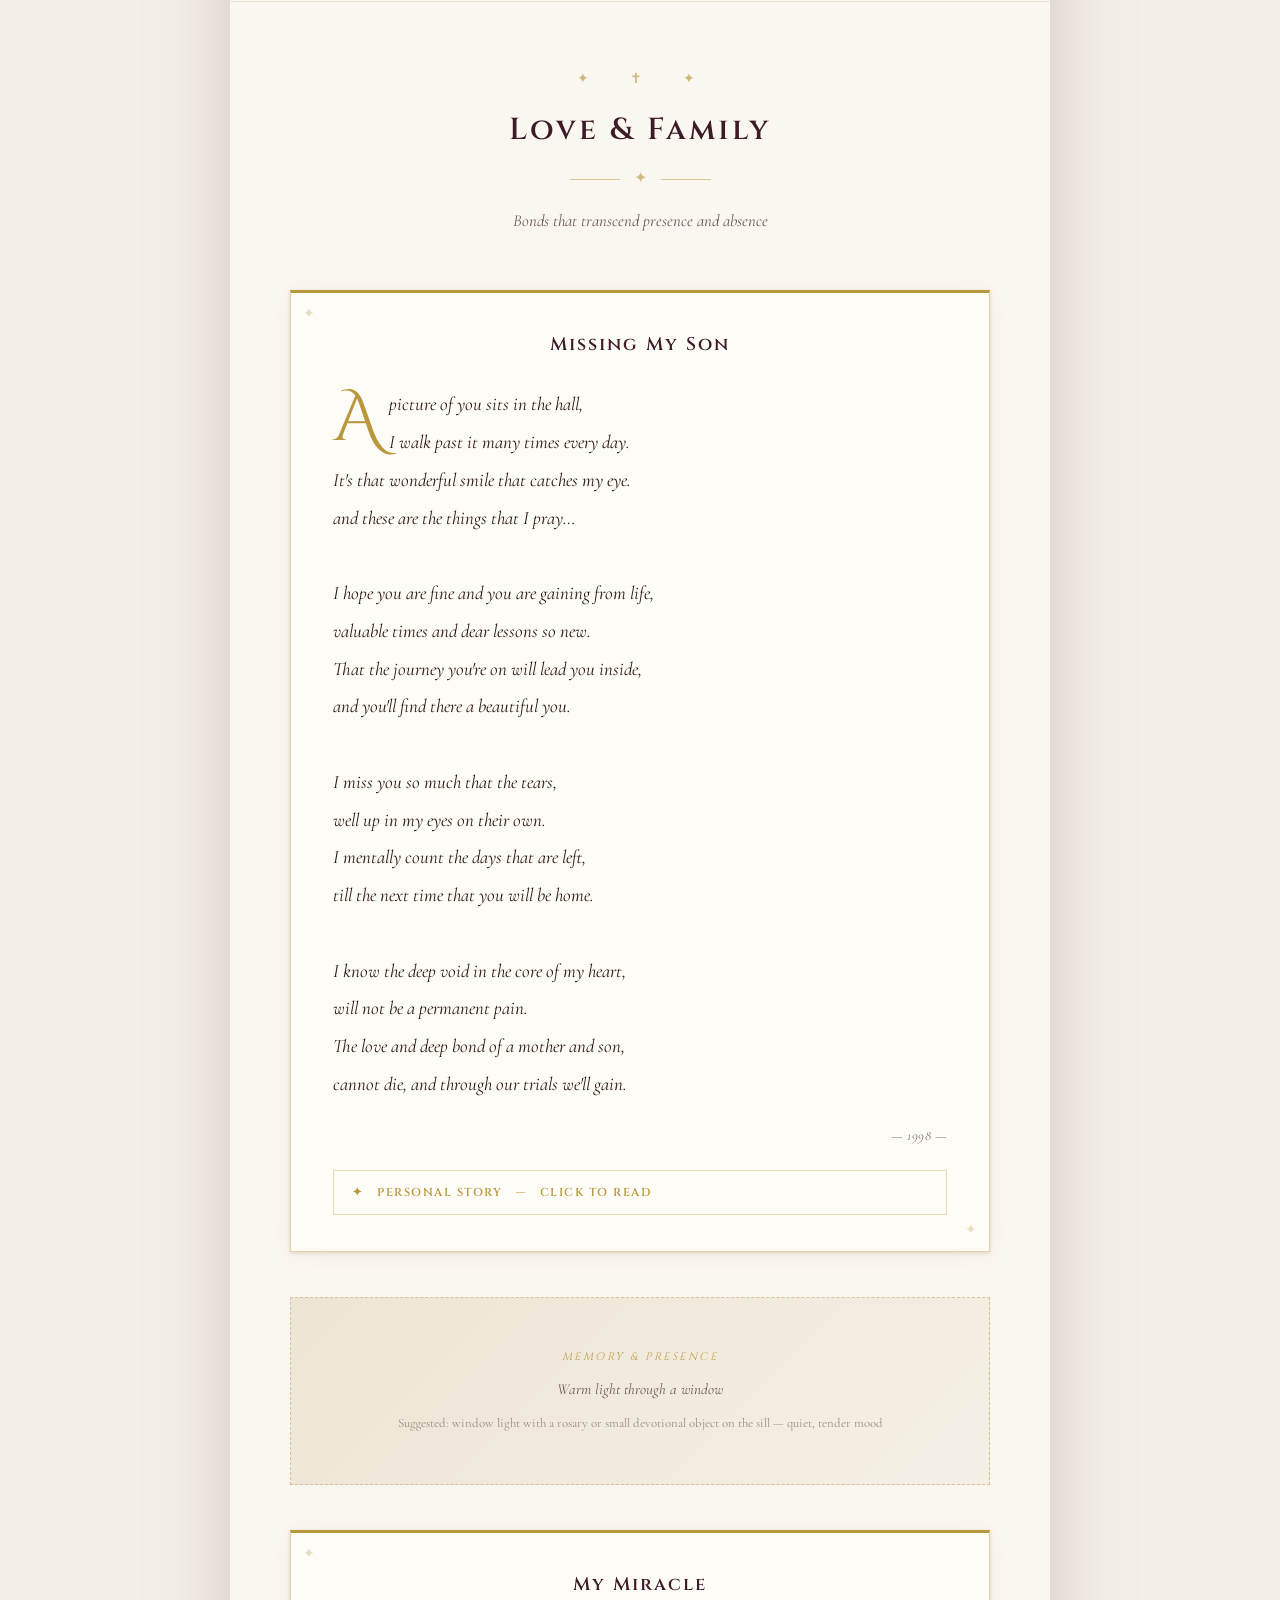
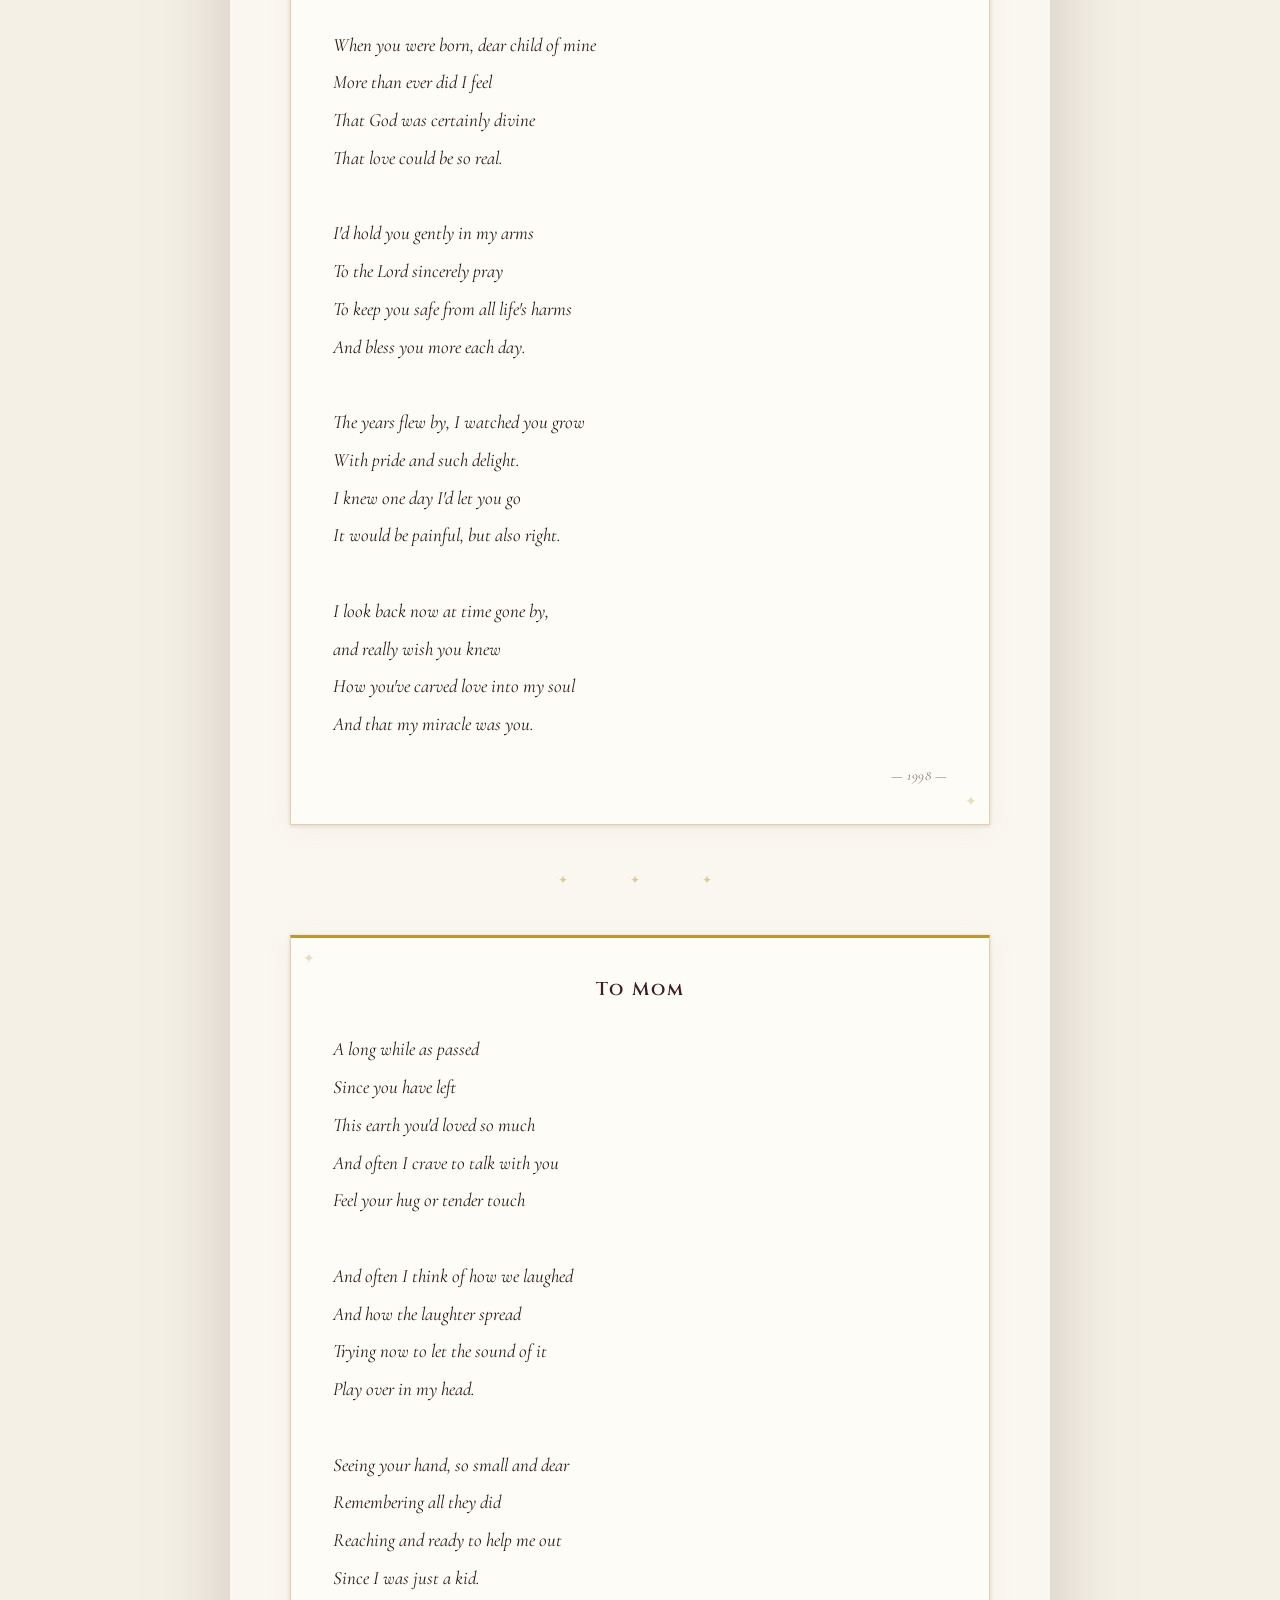
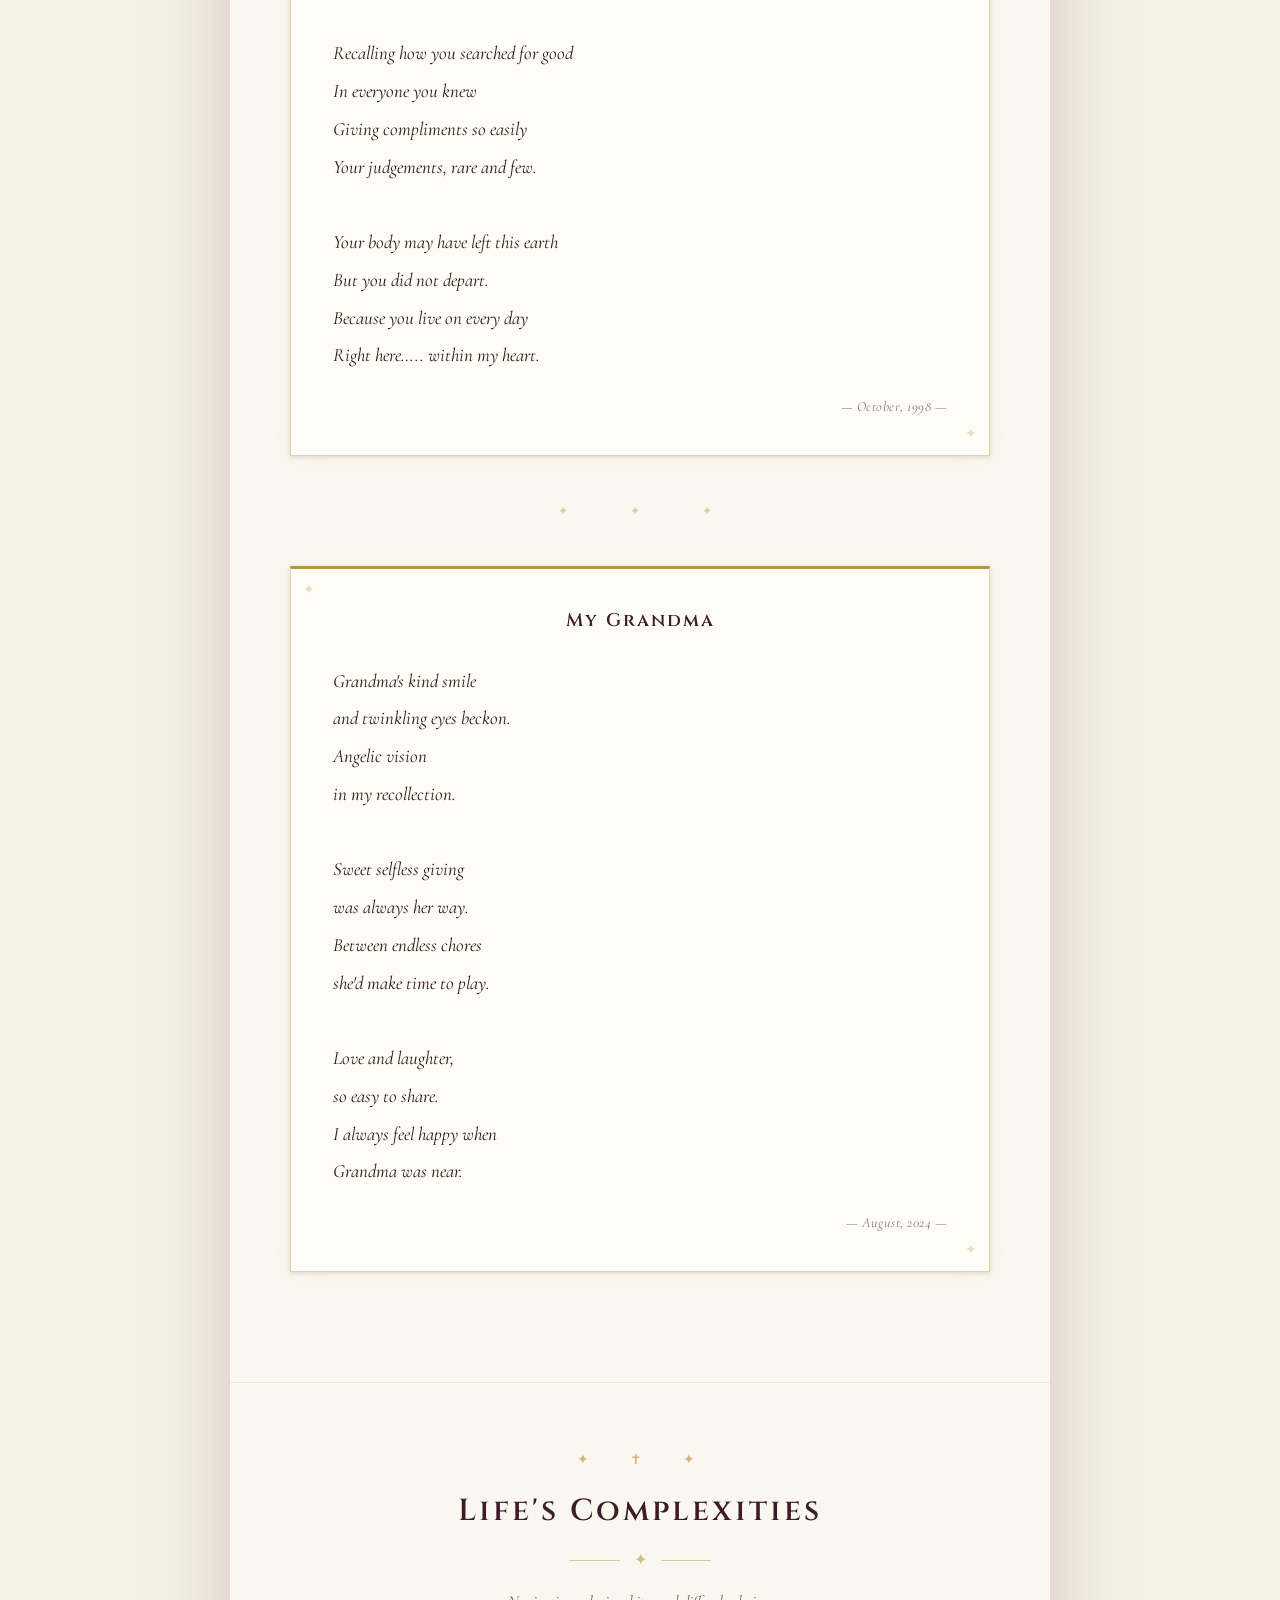
==== commit b37d435a: "Split styling into three switchable looks (classic, modern, warm) with a temporary look switcher Co-" ====
--- a/index.html
+++ b/index.html
@@ -6,514 +6,21 @@
     <title>Eternal Shine — Poems by Carly</title>
     <link rel="preconnect" href="https://fonts.googleapis.com">
     <link rel="preconnect" href="https://fonts.gstatic.com" crossorigin>
-    <link href="https://fonts.googleapis.com/css2?family=Cinzel+Decorative:wght@400;700&family=Cinzel:wght@400;600&family=Cormorant+Garamond:ital,wght@0,300;0,400;0,600;1,300;1,400;1,600&display=swap" rel="stylesheet">
-    <style>
-        *, *::before, *::after {
-            margin: 0;
-            padding: 0;
-            box-sizing: border-box;
-        }
-
-        :root {
-            --parchment:      #f5f0e6;
-            --parchment-dark: #ede5d4;
-            --container-bg:   #faf7f1;
-            --deep-wine:      #3d1c28;
-            --burgundy:       #6b2737;
-            --gold:           #b8973d;
-            --gold-light:     #d4b862;
-            --gold-pale:      #f0e4b0;
-            --marian-blue:    #1e3a5f;
-            --text-dark:      #2a1a10;
-            --text-muted:     #6b5a4e;
-            --border-gold:    #c9a760;
-            --shadow:         rgba(61, 28, 40, 0.15);
-        }
-
-        body {
-            font-family: 'Cormorant Garamond', Georgia, 'Times New Roman', serif;
-            background: var(--parchment);
-            color: var(--text-dark);
-            line-height: 1.7;
-            overflow-x: hidden;
-        }
-
-        .zine-container {
-            max-width: 820px;
-            margin: 0 auto;
-            background: var(--container-bg);
-            box-shadow: 0 0 60px var(--shadow), 0 0 120px rgba(61, 28, 40, 0.05);
-            min-height: 100vh;
-        }
-
-        /* ── COVER ─────────────────────────────────────────── */
-        .cover {
-            background: linear-gradient(180deg, #1e0c14 0%, #3d1c28 45%, #4a2232 100%);
-            padding: 80px 50px 70px;
-            text-align: center;
-            position: relative;
-            overflow: hidden;
-        }
-
-        .cover::before {
-            content: '';
-            position: absolute;
-            inset: 0;
-            background:
-                radial-gradient(ellipse at 20% 30%, rgba(184, 151, 61, 0.10) 0%, transparent 55%),
-                radial-gradient(ellipse at 80% 20%, rgba(30, 58, 95, 0.18) 0%, transparent 45%),
-                radial-gradient(ellipse at 50% 85%, rgba(107, 39, 55, 0.12) 0%, transparent 50%);
-            pointer-events: none;
-        }
-
-        .cover > * { position: relative; }
-
-        .cover-cross {
-            display: block;
-            margin: 0 auto 28px;
-            opacity: 0.55;
-        }
-
-        .cover-ornament {
-            color: var(--gold);
-            font-size: 1rem;
-            letter-spacing: 10px;
-            margin-bottom: 22px;
-            opacity: 0.75;
-        }
-
-        .main-title {
-            font-family: 'Cinzel Decorative', Georgia, serif;
-            font-size: 3.6rem;
-            color: var(--gold-light);
-            margin-bottom: 6px;
-            font-weight: 400;
-            letter-spacing: 4px;
-            line-height: 1.2;
-            text-shadow: 0 2px 24px rgba(184, 151, 61, 0.35), 0 0 60px rgba(184, 151, 61, 0.12);
-        }
-
-        .cover-rule {
-            display: flex;
-            align-items: center;
-            justify-content: center;
-            gap: 14px;
-            margin: 18px auto;
-            color: var(--gold);
-            opacity: 0.65;
-        }
-
-        .cover-rule::before,
-        .cover-rule::after {
-            content: '';
-            height: 1px;
-            width: 70px;
-            background: linear-gradient(90deg, transparent, var(--gold-light), transparent);
-        }
-
-        .subtitle {
-            font-family: 'Cormorant Garamond', serif;
-            font-size: 1.1rem;
-            color: rgba(240, 228, 176, 0.65);
-            font-style: italic;
-            letter-spacing: 2px;
-            margin-bottom: 10px;
-        }
-
-        .author-name {
-            font-family: 'Cinzel', Georgia, serif;
-            font-size: 1.35rem;
-            color: var(--gold-pale);
-            font-weight: 400;
-            letter-spacing: 6px;
-            text-transform: uppercase;
-            margin-top: 6px;
-        }
-
-        .cover-verse {
-            font-family: 'Cormorant Garamond', serif;
-            font-style: italic;
-            color: rgba(240, 228, 176, 0.45);
-            font-size: 0.9rem;
-            margin-top: 36px;
-            line-height: 1.6;
-        }
-
-        /* ── NAVIGATION ─────────────────────────────────────── */
-        .navigation {
-            background: var(--deep-wine);
-            padding: 16px 0;
-            position: sticky;
-            top: 0;
-            z-index: 100;
-            border-bottom: 2px solid var(--gold);
-        }
-
-        .nav-links {
-            display: flex;
-            justify-content: center;
-            flex-wrap: wrap;
-            gap: 0;
-            list-style: none;
-            padding: 0 10px;
-        }
-
-        .nav-links li {
-            position: relative;
-        }
-
-        .nav-links li:not(:last-child)::after {
-            content: '✦';
-            color: var(--gold);
-            opacity: 0.45;
-            font-size: 0.45rem;
-            position: absolute;
-            right: 0;
-            top: 50%;
-            transform: translateY(-50%);
-        }
-
-        .nav-links a {
-            font-family: 'Cinzel', Georgia, serif;
-            color: var(--gold-pale);
-            text-decoration: none;
-            padding: 6px 16px;
-            font-size: 0.68rem;
-            letter-spacing: 1.5px;
-            text-transform: uppercase;
-            transition: color 0.3s ease;
-            display: block;
-        }
-
-        .nav-links a:hover {
-            color: var(--gold-light);
-        }
-
-        /* ── SECTIONS ───────────────────────────────────────── */
-        .section {
-            padding: 65px 60px;
-            border-bottom: 1px solid var(--parchment-dark);
-        }
-
-        .section-header {
-            text-align: center;
-            margin-bottom: 55px;
-        }
-
-        .section-ornament {
-            color: var(--gold);
-            font-size: 0.85rem;
-            letter-spacing: 8px;
-            margin-bottom: 14px;
-            opacity: 0.65;
-        }
-
-        .section-title {
-            font-family: 'Cinzel', Georgia, serif;
-            font-size: 1.9rem;
-            color: var(--deep-wine);
-            letter-spacing: 3px;
-            font-weight: 600;
-            margin-bottom: 10px;
-        }
-
-        .section-rule {
-            display: flex;
-            align-items: center;
-            justify-content: center;
-            gap: 14px;
-            margin: 10px auto 14px;
-            color: var(--gold);
-            opacity: 0.6;
-        }
-
-        .section-rule::before,
-        .section-rule::after {
-            content: '';
-            height: 1px;
-            width: 50px;
-            background: var(--border-gold);
-        }
-
-        .section-subtitle {
-            font-family: 'Cormorant Garamond', serif;
-            font-style: italic;
-            color: var(--text-muted);
-            font-size: 1.05rem;
-        }
-
-        /* ── POEM CARDS ─────────────────────────────────────── */
-        .poem-container {
-            margin: 45px 0;
-            padding: 36px 42px;
-            background: #fefcf7;
-            border: 1px solid rgba(201, 167, 96, 0.5);
-            border-top: 3px solid var(--gold);
-            box-shadow: 0 4px 24px rgba(184, 151, 61, 0.07), 0 1px 4px var(--shadow);
-            position: relative;
-            opacity: 0;
-            transform: translateY(18px);
-            transition: opacity 0.55s ease, transform 0.55s ease;
-        }
-
-        .poem-container.visible {
-            opacity: 1;
-            transform: translateY(0);
-        }
-
-        .poem-container::before {
-            content: '✦';
-            position: absolute;
-            top: 9px;
-            left: 12px;
-            color: var(--gold);
-            opacity: 0.3;
-            font-size: 0.9rem;
-        }
-
-        .poem-container::after {
-            content: '✦';
-            position: absolute;
-            bottom: 9px;
-            right: 12px;
-            color: var(--gold);
-            opacity: 0.3;
-            font-size: 0.9rem;
-        }
-
-        .poem-title {
-            font-family: 'Cinzel', Georgia, serif;
-            font-size: 1.15rem;
-            color: var(--deep-wine);
-            margin-bottom: 26px;
-            text-align: center;
-            font-weight: 600;
-            letter-spacing: 2px;
-        }
-
-        .poem-text {
-            font-family: 'Cormorant Garamond', Georgia, serif;
-            font-size: 1.18rem;
-            line-height: 2;
-            margin-bottom: 20px;
-            white-space: pre-line;
-            font-style: italic;
-            color: #2c1a12;
-        }
-
-        /* Illuminated drop cap */
-        .poem-text.drop-cap::first-letter {
-            font-family: 'Cinzel Decorative', serif;
-            font-size: 4.2rem;
-            font-style: normal;
-            float: left;
-            line-height: 0.72;
-            margin: 10px 8px -2px 0;
-            color: var(--gold);
-        }
-
-        .poem-date {
-            text-align: right;
-            font-family: 'Cormorant Garamond', serif;
-            font-style: italic;
-            color: var(--text-muted);
-            font-size: 0.88rem;
-            margin-top: 18px;
-            opacity: 0.8;
-            letter-spacing: 0.5px;
-        }
-
-        /* ── COMMENTARY ─────────────────────────────────────── */
-        .commentary-toggle {
-            background: transparent;
-            border: 1px solid rgba(184, 151, 61, 0.35);
-            padding: 12px 18px;
-            margin: 22px 0 0;
-            cursor: pointer;
-            transition: all 0.3s ease;
-        }
-
-        .commentary-toggle:hover {
-            background: rgba(184, 151, 61, 0.05);
-            border-color: var(--gold);
-        }
-
-        .commentary-header {
-            font-family: 'Cinzel', serif;
-            font-weight: 600;
-            color: var(--gold);
-            font-size: 0.72rem;
-            letter-spacing: 1.5px;
-            text-transform: uppercase;
-        }
-
-        .commentary-content {
-            display: none;
-            padding-top: 12px;
-            font-style: italic;
-            color: var(--text-muted);
-            font-size: 0.97rem;
-            line-height: 1.75;
-        }
-
-        .commentary-content.show {
-            display: block;
-            animation: fadeIn 0.3s ease-in;
-        }
-
-        @keyframes fadeIn {
-            from { opacity: 0; transform: translateY(-8px); }
-            to   { opacity: 1; transform: translateY(0); }
-        }
-
-        /* ── IMAGE PLACEHOLDERS ─────────────────────────────── */
-        .image-placeholder {
-            background: linear-gradient(135deg, var(--parchment-dark) 0%, var(--parchment) 100%);
-            border: 1px dashed rgba(201, 167, 96, 0.6);
-            padding: 50px 30px;
-            text-align: center;
-            margin: 30px 0;
-            color: var(--text-muted);
-            font-style: italic;
-            font-size: 0.95rem;
-            transition: all 0.3s ease;
-        }
-
-        .image-placeholder:hover {
-            border-color: var(--gold);
-            background: linear-gradient(135deg, #ede5cf 0%, #e5dbc6 100%);
-        }
-
-        .image-placeholder .img-label {
-            font-family: 'Cinzel', serif;
-            font-size: 0.68rem;
-            letter-spacing: 2.5px;
-            text-transform: uppercase;
-            color: var(--gold);
-            display: block;
-            margin-bottom: 10px;
-            opacity: 0.85;
-        }
-
-        .image-placeholder .img-suggestion {
-            font-size: 0.8rem;
-            color: var(--text-muted);
-            opacity: 0.65;
-            margin-top: 10px;
-            font-style: normal;
-            font-family: 'Cormorant Garamond', serif;
-        }
-
-        /* ── SECTION PHOTOS ────────────────────────────────── */
-        .section-image {
-            display: block;
-            width: 100%;
-            max-height: 420px;
-            object-fit: cover;
-            object-position: center;
-            margin: 30px 0;
-            border: 1px solid rgba(201, 167, 96, 0.5);
-            box-shadow: 0 4px 24px rgba(61, 28, 40, 0.18);
-            filter: sepia(10%) saturate(90%) brightness(0.97);
-            transition: filter 0.4s ease, box-shadow 0.4s ease;
-        }
-
-        .section-image:hover {
-            filter: sepia(4%) saturate(100%) brightness(1.01);
-            box-shadow: 0 6px 32px rgba(61, 28, 40, 0.26);
-        }
-
-        /* ── POEM DIVIDER ───────────────────────────────────── */
-        .poem-divider {
-            text-align: center;
-            color: var(--gold);
-            margin: 6px 0;
-            font-size: 0.75rem;
-            opacity: 0.45;
-            letter-spacing: 10px;
-        }
-
-        /* ── ABOUT ──────────────────────────────────────────── */
-        .about-section {
-            background: linear-gradient(180deg, var(--parchment) 0%, var(--parchment-dark) 100%);
-            padding: 65px 60px;
-        }
-
-        .author-bio {
-            display: flex;
-            gap: 38px;
-            align-items: flex-start;
-            flex-wrap: wrap;
-        }
-
-        .author-photo-placeholder {
-            width: 175px;
-            height: 175px;
-            border: 1px solid var(--border-gold);
-            display: flex;
-            align-items: center;
-            justify-content: center;
-            color: var(--text-muted);
-            font-style: italic;
-            text-align: center;
-            flex-shrink: 0;
-            font-size: 0.82rem;
-            background: var(--parchment);
-            position: relative;
-        }
-
-        .author-photo-placeholder::before {
-            content: '✦';
-            position: absolute;
-            top: 6px; left: 9px;
-            color: var(--gold);
-            opacity: 0.35;
-            font-size: 0.75rem;
-        }
-
-        .author-photo-placeholder::after {
-            content: '✦';
-            position: absolute;
-            bottom: 6px; right: 9px;
-            color: var(--gold);
-            opacity: 0.35;
-            font-size: 0.75rem;
-        }
-
-        .bio-text {
-            flex: 1;
-            min-width: 270px;
-        }
-
-        .bio-text p {
-            font-size: 1.05rem;
-            margin-bottom: 16px;
-            line-height: 1.85;
-        }
-
-        /* ── SCROLL INDICATOR ───────────────────────────────── */
-        .scroll-indicator {
-            position: fixed;
-            top: 0;
-            left: 0;
-            height: 3px;
-            background: linear-gradient(90deg, var(--gold), var(--gold-light));
-            z-index: 200;
-            transition: width 0.2s ease;
-            box-shadow: 0 0 8px rgba(184, 151, 61, 0.5);
-        }
-
-        /* ── RESPONSIVE ─────────────────────────────────────── */
-        @media (max-width: 768px) {
-            .main-title        { font-size: 2.3rem; }
-            .section,
-            .about-section,
-            .cover             { padding: 40px 22px; }
-            .poem-container    { padding: 26px 22px; }
-            .nav-links a       { font-size: 0.62rem; padding: 5px 9px; }
-            .author-bio        { flex-direction: column; align-items: center; text-align: center; }
-        }
-    </style>
+    <script>
+        /* Look loader: ?look=classic | modern | warm  (remembered between visits). Default: classic */
+        (function () {
+            var looks = ['classic', 'modern', 'warm'], look = 'classic';
+            try {
+                var p = new URLSearchParams(location.search).get('look');
+                if (looks.indexOf(p) > -1) { look = p; localStorage.setItem('look', p); }
+                else { var s = localStorage.getItem('look'); if (looks.indexOf(s) > -1) look = s; }
+            } catch (e) {}
+            window.CURRENT_LOOK = look;
+            var l = document.createElement('link');
+            l.rel = 'stylesheet'; l.href = 'looks/' + look + '.css';
+            document.head.appendChild(l);
+        })();
+    </script>
 </head>
 <body>
 
@@ -559,7 +66,11 @@
             <p class="section-subtitle">Finding beauty and meaning in natural cycles</p>
         </div>
 
-        <img class="section-image" src="images/autumn-leaves.svg" alt="Golden autumn leaves glowing in warm afternoon light">
+        <div class="image-placeholder">
+            <span class="img-label">Section Image</span>
+            Pressed autumn leaves arranged artistically
+            <p class="img-suggestion">Suggested: warm golden-hour photograph of autumn leaves — devotional, peaceful</p>
+        </div>
 
         <div class="poem-container">
             <h3 class="poem-title">Colors of Fall</h3>
@@ -616,7 +127,11 @@
             </div>
         </div>
 
-        <img class="section-image" src="images/geese-formation.svg" alt="Geese flying in V formation against an autumn sky">
+        <div class="image-placeholder">
+            <span class="img-label">Atmospheric Image</span>
+            Geese in V formation against a soft autumn sky
+            <p class="img-suggestion">Suggested: minimalist photograph of geese in formation — quiet sense of wonder and divine order</p>
+        </div>
 
         <div class="poem-container">
             <h3 class="poem-title">Spring's Vow</h3>
@@ -692,7 +207,11 @@
             <div class="poem-date">— 1998 —</div>
         </div>
 
-        <img class="section-image" src="images/light-through-clouds.svg" alt="Golden light breaking through storm clouds">
+        <div class="image-placeholder">
+            <span class="img-label">Hope Through Difficulty</span>
+            Soft light breaking through storm clouds
+            <p class="img-suggestion">Suggested: golden light through stained glass or parting storm clouds — spiritual and uplifting</p>
+        </div>
 
         <div class="poem-container">
             <h3 class="poem-title">Walk On</h3>
@@ -786,7 +305,11 @@
             <div class="poem-date">— 1998 —</div>
         </div>
 
-        <img class="section-image" src="images/votive-candles.svg" alt="Votive candles burning softly in a chapel">
+        <div class="image-placeholder">
+            <span class="img-label">Time &amp; Reflection</span>
+            Candles burning softly in a quiet space
+            <p class="img-suggestion">Suggested: votive candles in a church or chapel — contemplative, devotional atmosphere</p>
+        </div>
 
         <div class="poem-container">
             <h3 class="poem-title">Duality</h3>
@@ -859,7 +382,11 @@
             </div>
         </div>
 
-        <img class="section-image" src="images/window-light.svg" alt="Warm morning light falling through a window">
+        <div class="image-placeholder">
+            <span class="img-label">Memory &amp; Presence</span>
+            Warm light through a window
+            <p class="img-suggestion">Suggested: window light with a rosary or small devotional object on the sill — quiet, tender mood</p>
+        </div>
 
         <div class="poem-container">
             <h3 class="poem-title">My Miracle</h3>
@@ -972,7 +499,11 @@
             <div class="poem-date">— October, 1998 —</div>
         </div>
 
-        <img class="section-image" src="images/dried-flowers-lace.svg" alt="Dried flowers resting on aged vintage lace">
+        <div class="image-placeholder">
+            <span class="img-label">Faded Beauty</span>
+            Dried flowers and vintage lace
+            <p class="img-suggestion">Suggested: dried flowers resting on aged lace — softly melancholy, the passage of time</p>
+        </div>
 
         <div class="poem-container">
             <h3 class="poem-title">Embryonic Appeal</h3>
@@ -1064,6 +595,19 @@
 
 </div><!-- /.zine-container -->
 
+<!-- LOOK SWITCHER: temporary. Delete this block (and the style="padding-bottom" on body) once a look is chosen. -->
+<nav id="look-switcher" style="position:fixed;left:0;right:0;bottom:0;z-index:999;display:flex;gap:8px;padding:10px;background:#222;font:600 20px/1.2 -apple-system,Helvetica,Arial,sans-serif;">
+    <a href="?look=classic" style="flex:1;text-align:center;padding:14px 4px;border-radius:10px;background:#fff;color:#000;text-decoration:none;">Look 1<br><span style="font-weight:400;font-size:16px;">Classic</span></a>
+    <a href="?look=modern" style="flex:1;text-align:center;padding:14px 4px;border-radius:10px;background:#fff;color:#000;text-decoration:none;">Look 2<br><span style="font-weight:400;font-size:16px;">Clean</span></a>
+    <a href="?look=warm" style="flex:1;text-align:center;padding:14px 4px;border-radius:10px;background:#fff;color:#000;text-decoration:none;">Look 3<br><span style="font-weight:400;font-size:16px;">Sunny</span></a>
+</nav>
+<script>
+    document.body.style.paddingBottom = '90px';
+    document.querySelectorAll('#look-switcher a').forEach(function (a) {
+        if (a.search === '?look=' + window.CURRENT_LOOK) { a.style.outline = '4px solid #f2b84b'; a.style.outlineOffset = '-4px'; }
+    });
+</script>
+
 <script>
     // Smooth scrolling
     document.querySelectorAll('a[href^="#"]').forEach(anchor => {
